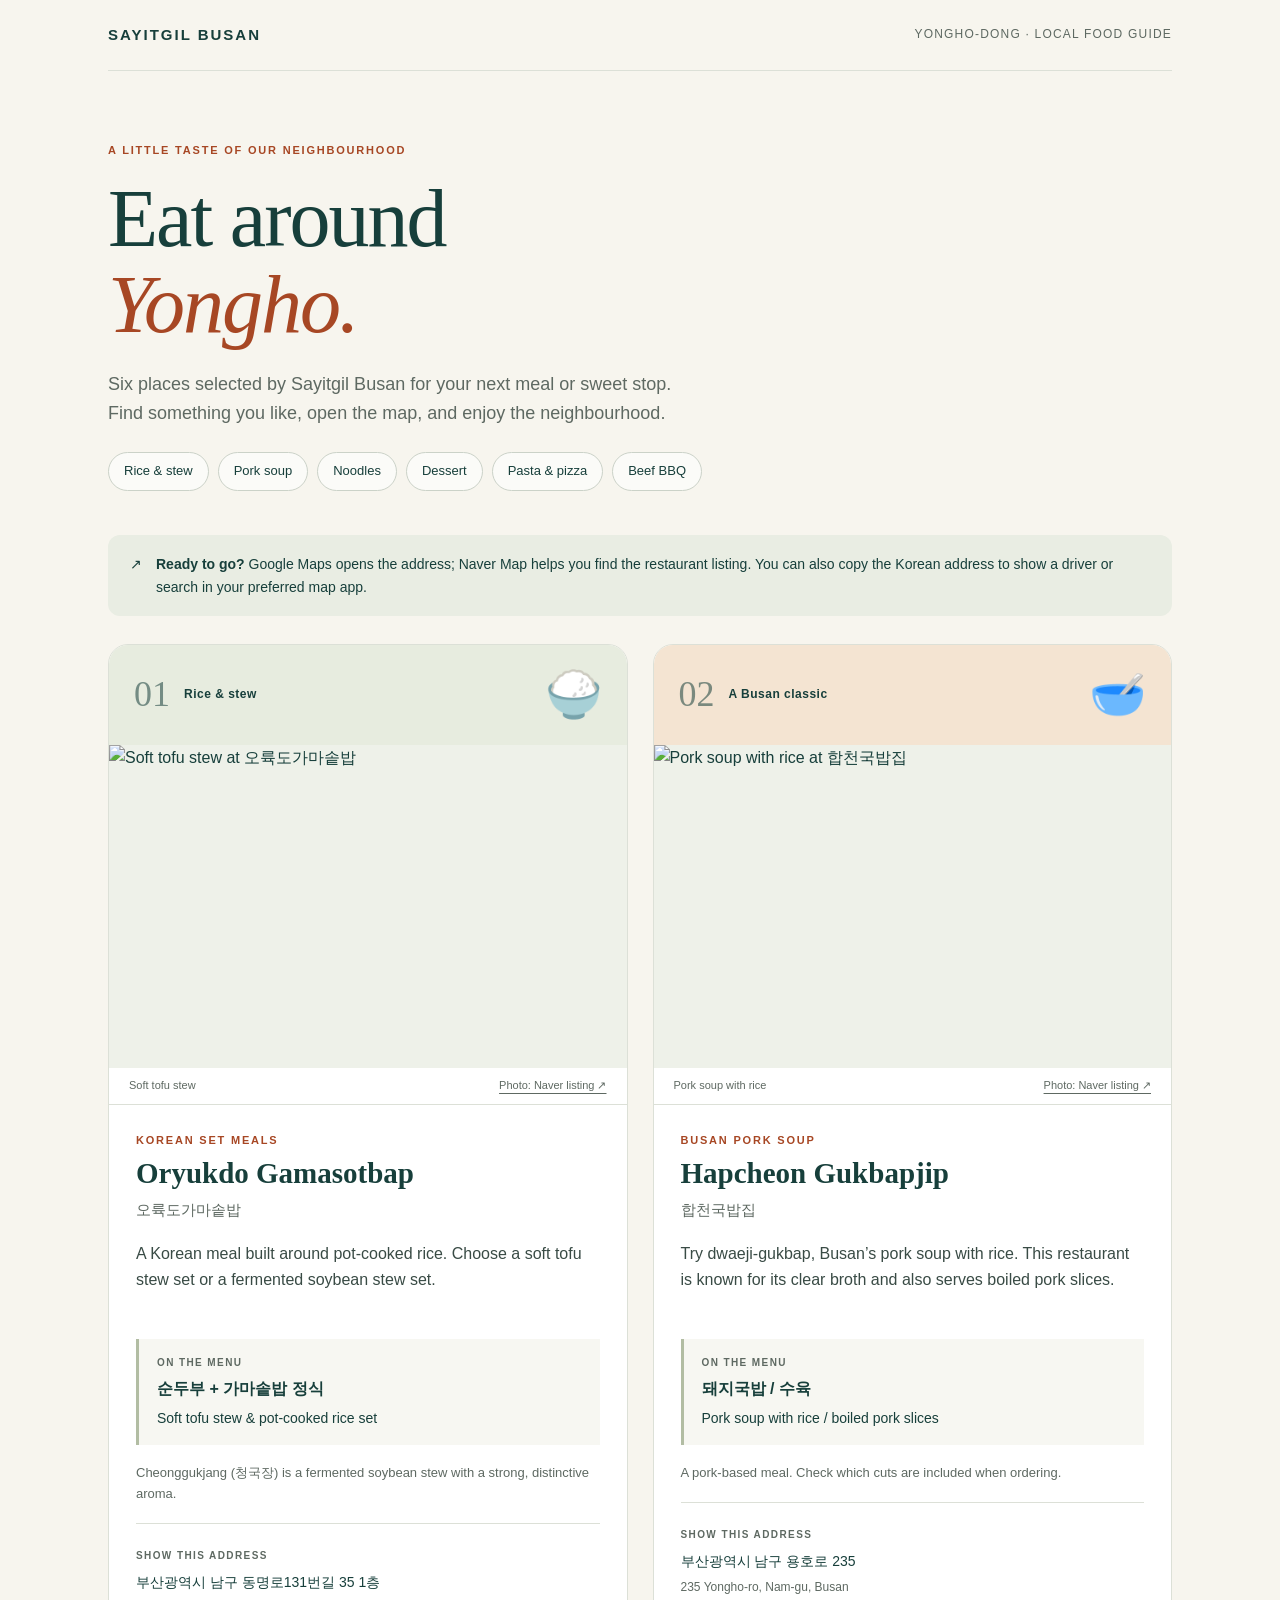
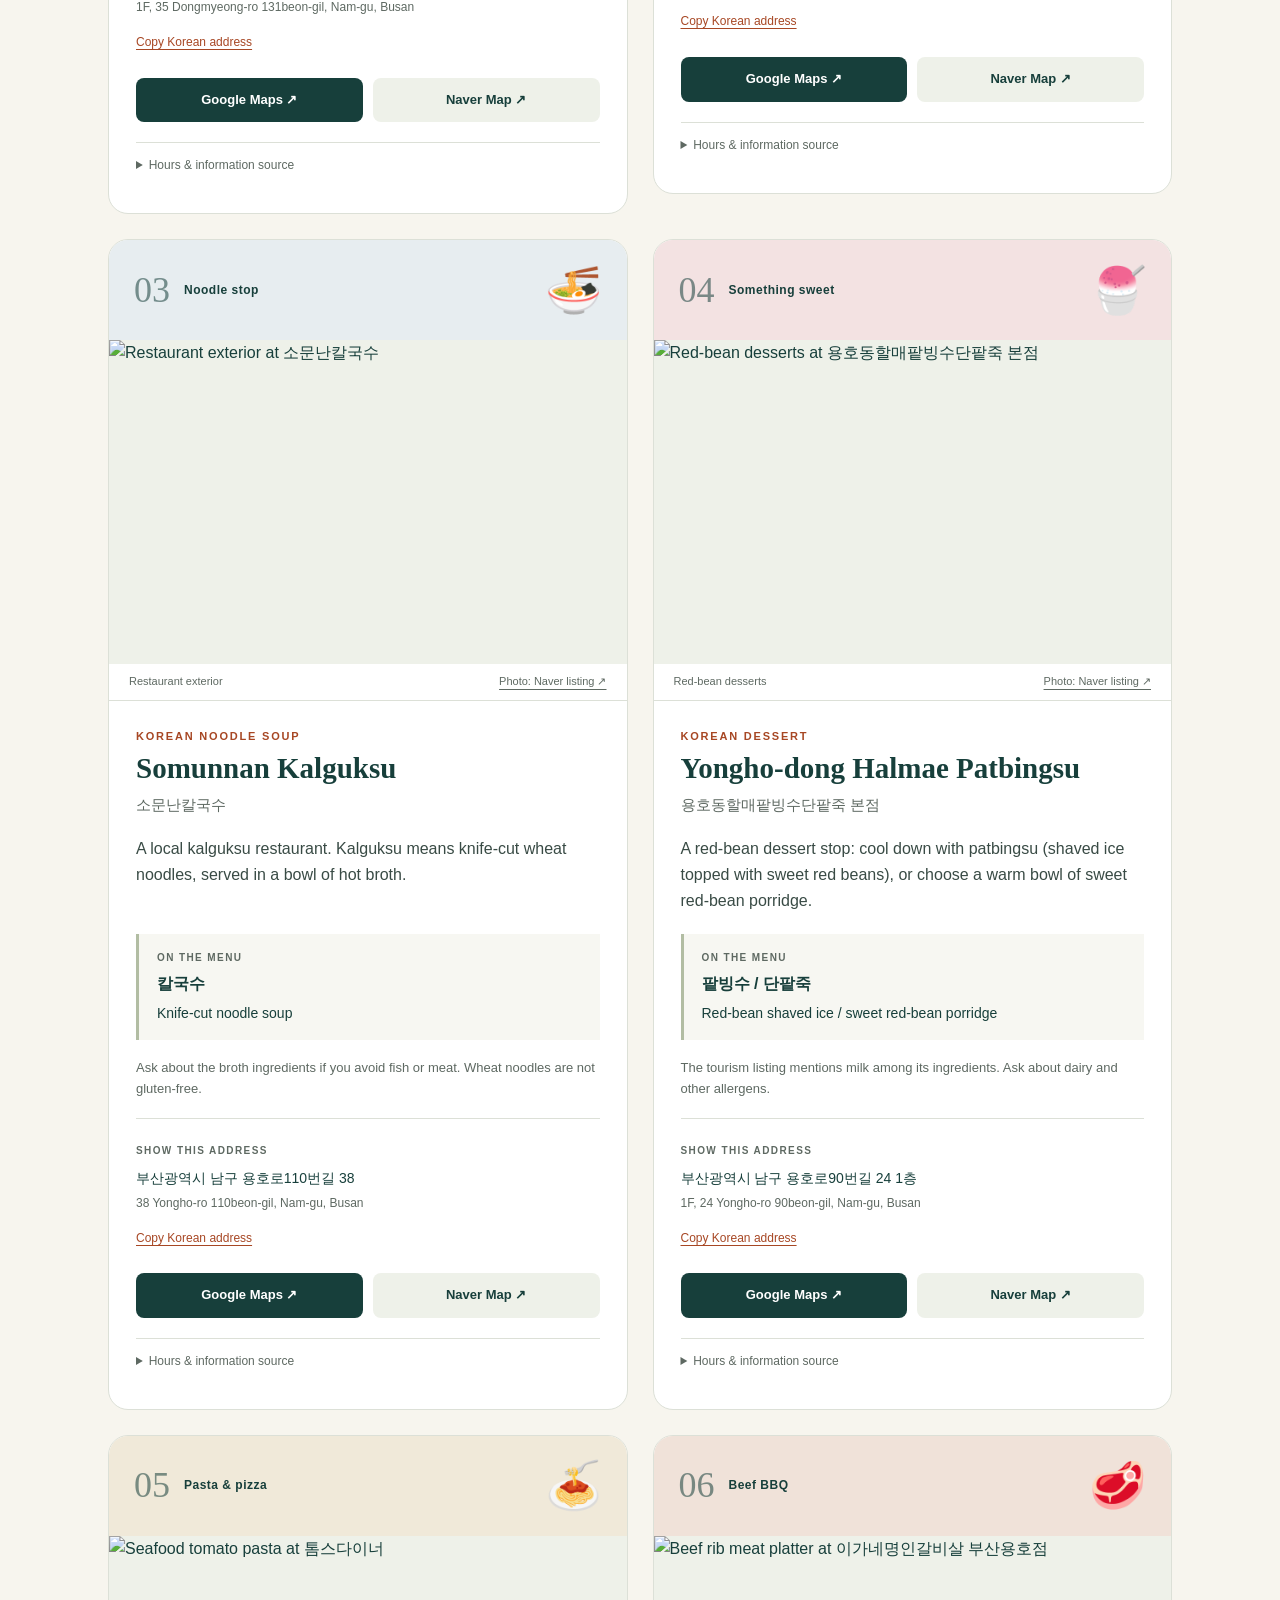
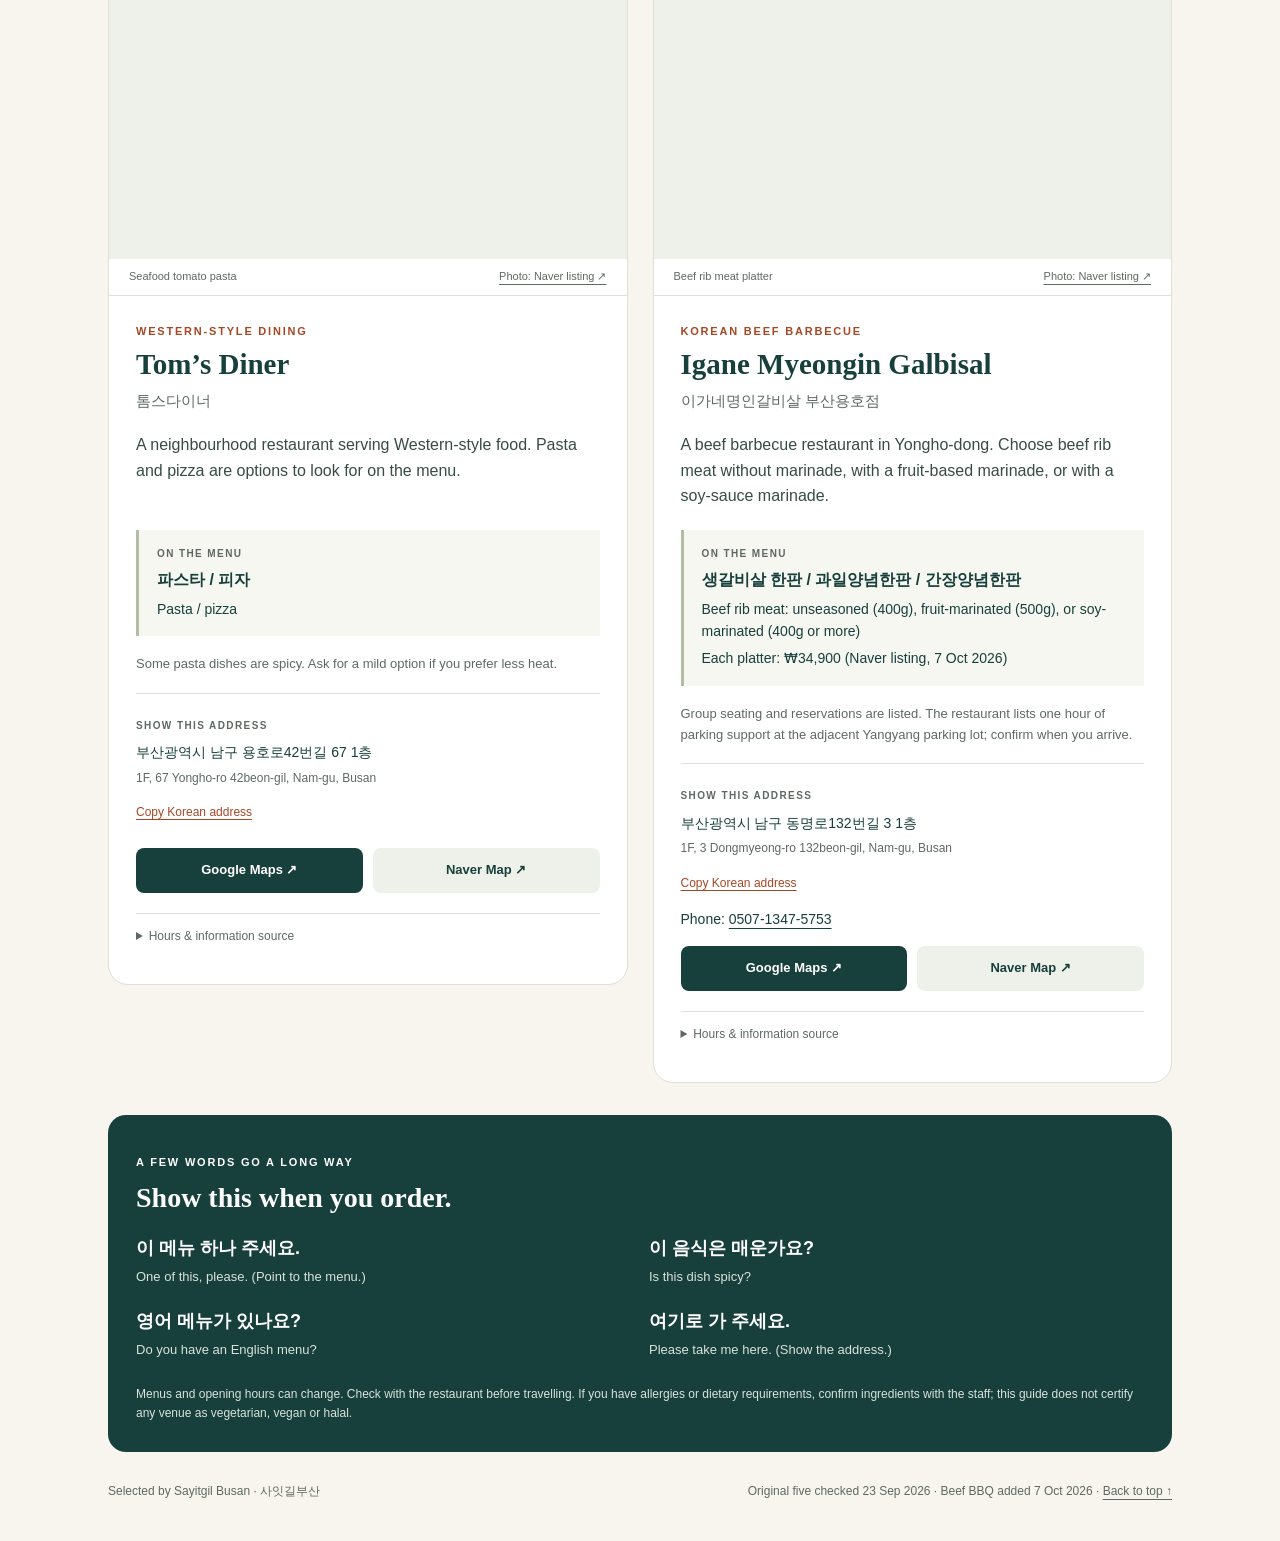
==== index.html @ edfdccf9 "Add a sourced restaurant photo to each of the six food guide cards" ====
<!doctype html><html lang="en"><head><meta charset="utf-8"><meta name="viewport" content="width=device-width,initial-scale=1"><title>Eat around Yongho · Sayitgil Busan</title><meta name="description" content="Six local food stops in Yongho-dong, Busan. English descriptions, Korean addresses and easy map links, selected by Sayitgil Busan."><meta name="theme-color" content="#173f3b"><meta property="og:title" content="Eat around Yongho · Sayitgil Busan"><meta property="og:description" content="Six local food stops, from Korean comfort food to red-bean shaved ice. Open the guide and find your next meal."><meta property="og:type" content="website"><style>
:root{--ink:#173f3b;--paper:#f7f5ee;--orange:#a74724;--muted:#5e6962;--line:#dce0d7}*{box-sizing:border-box}html{scroll-behavior:smooth;scroll-padding-top:20px}body{margin:0;background:var(--paper);color:var(--ink);font-family:Arial,'Malgun Gothic',sans-serif;line-height:1.6}a{color:inherit;text-underline-offset:4px}button{font:inherit;cursor:pointer}a:focus-visible,button:focus-visible,summary:focus-visible{outline:3px solid #c87925;outline-offset:4px}.wrap{max-width:1120px;margin:auto;padding:0 28px}.brand{display:flex;justify-content:space-between;align-items:center;padding:23px 0;border-bottom:1px solid var(--line);gap:15px;font-size:12px;letter-spacing:1.2px}.brand strong{font-size:15px;letter-spacing:2px}.brand span{color:var(--muted)}header{padding:60px 0 34px;position:relative}header .eyebrow{color:var(--orange)}h1{font-family:Georgia,serif;font-size:clamp(44px,7vw,82px);line-height:1.05;letter-spacing:-2px;font-weight:normal;margin:16px 0 22px}h1 em{font-weight:normal;color:var(--orange)}.intro{max-width:590px;font-size:18px;color:var(--muted)}.eyebrow{font-size:11px;letter-spacing:1.8px;font-weight:bold;text-transform:uppercase}.nav{display:flex;gap:9px;flex-wrap:wrap;margin:25px 0 0}.nav a{border:1px solid #cbd2c8;text-decoration:none;border-radius:25px;padding:8px 15px;font-size:13px;background:#fff9}.nav a:hover{background:var(--ink);color:white}.guide-note{display:flex;gap:14px;background:#e9ede3;padding:18px 22px;border-radius:12px;font-size:14px;margin:10px 0 28px}.guide-note p{margin:0}.grid{display:grid;grid-template-columns:repeat(2,minmax(0,1fr));gap:25px;align-items:start}.card{background:#fff;border:1px solid var(--line);border-radius:20px;overflow:hidden;scroll-margin:22px}.card-top{height:100px;background:#e7ecdf;position:relative;display:flex;align-items:center;gap:14px;padding:25px}.card:nth-child(2) .card-top{background:#f4e4d2}.card:nth-child(3) .card-top{background:#e7edf0}.card:nth-child(4) .card-top{background:#f3e2e2}.card:nth-child(5) .card-top{background:#f0e9d9}.card:nth-child(6) .card-top{background:#f0e2d9}.number{font-family:Georgia,serif;font-size:36px;opacity:.55}.tag{font-size:12px;font-weight:bold;letter-spacing:.5px}.food{font-size:46px;margin-left:auto}.card-body{padding:27px}.card .eyebrow{margin:0 0 7px;color:var(--orange)}h2{font-family:Georgia,serif;font-size:29px;line-height:1.15;margin:0 0 8px;overflow-wrap:anywhere}.korean{font-size:15px;color:var(--muted);margin:0 0 19px}.description{margin:0 0 21px;min-height:77px;color:#394b45}.order{padding:16px 18px;background:#f7f7f2;border-left:3px solid #b2bda3;display:flex;flex-direction:column;gap:5px;font-size:14px}.label{font-size:10px;font-weight:bold;letter-spacing:1.4px;color:var(--muted)}.order strong{font-size:16px}.tip{font-size:13px;color:var(--muted);margin:18px 0}.address{border-top:1px solid var(--line);padding-top:17px}.address p{margin:5px 0;font-size:14px}.address .en-address{font-size:12px;color:var(--muted)}.copy{border:0;background:transparent;color:var(--orange);padding:8px 0;text-decoration:underline;text-underline-offset:3px;font-size:12px;min-height:40px}.actions{display:flex;gap:10px;margin-top:15px}.actions a{flex:1;text-align:center;padding:12px 8px;border-radius:8px;text-decoration:none;font-size:13px;font-weight:bold}.primary{background:var(--ink);color:#fff}.secondary{background:#eef1e9}details{margin-top:20px;border-top:1px solid var(--line);padding-top:13px;font-size:12px;color:var(--muted)}summary{cursor:pointer;min-height:30px}details p{margin:8px 0}details a{line-height:2}.help{margin-top:32px;background:var(--ink);color:white;border-radius:18px;padding:28px}.help h2{font-size:28px}.phrases{display:grid;grid-template-columns:1fr 1fr;gap:18px;margin-top:20px}.phrases p{margin:0}.phrases strong{display:block;font-size:18px}.phrases span{font-size:13px;color:#d9e3db}.fine{font-size:12px;color:#d9e3db;margin:24px 0 0}footer{padding:30px 0 40px;display:flex;justify-content:space-between;gap:20px;font-size:12px;color:var(--muted)}#toast{position:fixed;bottom:24px;left:50%;transform:translateX(-50%);background:#173f3b;color:white;padding:12px 22px;border-radius:30px;box-shadow:0 4px 20px #0002;z-index:5}#toast:empty{display:none}@media(max-width:700px){.wrap{padding:0 18px}.brand{font-size:10px}.brand strong{font-size:12px}header{padding-top:36px}h1{letter-spacing:-1px}.intro{font-size:16px}.grid{grid-template-columns:1fr;gap:20px}.card-body{padding:23px}.description{min-height:0}.phrases{grid-template-columns:1fr}.help{padding:24px}.guide-note{padding:16px}footer{flex-direction:column;gap:5px}.nav a{font-size:12px;padding:8px 12px}}@media(prefers-reduced-motion:reduce){html{scroll-behavior:auto}}
.place-photo{margin:0;border-bottom:1px solid var(--line)}.place-photo img{display:block;width:100%;height:auto;aspect-ratio:16/10;object-fit:cover;background:#eef1e9}.place-photo figcaption{display:flex;justify-content:space-between;gap:12px;padding:9px 20px;font-size:11px;color:var(--muted)}.place-photo a{color:var(--muted)}</style></head><body><div class="wrap"><nav class="brand" aria-label="Brand"><strong>SAYITGIL BUSAN</strong><span>YONGHO-DONG · LOCAL FOOD GUIDE</span></nav><header><p class="eyebrow">A little taste of our neighbourhood</p><h1>Eat around<br><em>Yongho.</em></h1><p class="intro">Six places selected by Sayitgil Busan for your next meal or sweet stop. Find something you like, open the map, and enjoy the neighbourhood.</p><nav class="nav" aria-label="Choose your food"><a href="#place-1">Rice & stew</a><a href="#place-2">Pork soup</a><a href="#place-3">Noodles</a><a href="#place-4">Dessert</a><a href="#place-5">Pasta & pizza</a><a href="#place-6">Beef BBQ</a></nav></header><aside class="guide-note"><span aria-hidden="true">↗</span><p><strong>Ready to go?</strong> Google Maps opens the address; Naver Map helps you find the restaurant listing. You can also copy the Korean address to show a driver or search in your preferred map app.</p></aside><main class="grid"><article id="place-1" class="card">
 <div class="card-top"><span class="number">01</span><span class="tag">Rice &amp; stew</span><span class="food" aria-hidden="true">🍚</span></div>
 <figure class="place-photo"><img src="https://ldb-phinf.pstatic.net/20241015_272/172894948213349FOu_JPEG/IMG_6342.jpeg" alt="Soft tofu stew at 오륙도가마솥밥" width="800" height="500" loading="lazy" decoding="async" referrerpolicy="no-referrer"><figcaption><span>Soft tofu stew</span><a href="https://map.naver.com/p/entry/place/1830306244?placePath=%2Fphoto" target="_blank" rel="noopener">Photo: Naver listing ↗</a></figcaption></figure><div class="card-body"><p class="eyebrow">Korean set meals</p><h2>Oryukdo Gamasotbap</h2><p class="korean" lang="ko">오륙도가마솥밥</p><p class="description">A Korean meal built around pot-cooked rice. Choose a soft tofu stew set or a fermented soybean stew set.</p>
 <div class="order"><span class="label">ON THE MENU</span><strong lang="ko">순두부 + 가마솥밥 정식</strong><span>Soft tofu stew &amp; pot-cooked rice set</span></div>
 <p class="tip">Cheonggukjang (청국장) is a fermented soybean stew with a strong, distinctive aroma.</p>
 <div class="address"><span class="label">SHOW THIS ADDRESS</span><p lang="ko">부산광역시 남구 동명로131번길 35 1층</p><p class="en-address">1F, 35 Dongmyeong-ro 131beon-gil, Nam-gu, Busan</p><button class="copy" data-address="오륙도가마솥밥 · 부산광역시 남구 동명로131번길 35 1층">Copy Korean address</button></div>
 <div class="actions"><a class="primary" href="https://www.google.com/maps/place/%EB%B6%80%EC%82%B0%EA%B4%91%EC%97%AD%EC%8B%9C%20%EB%82%A8%EA%B5%AC%20%EB%8F%99%EB%AA%85%EB%A1%9C131%EB%B2%88%EA%B8%B8%2035%201%EC%B8%B5/data=!4m2!3m1!1s0x3568ec54985c5075:0xee95b2152bd0763e" target="_blank" rel="noopener">Google Maps ↗</a><a class="secondary" href="https://map.naver.com/p/search/%EC%9A%A9%ED%98%B8%EB%8F%99%20%EC%98%A4%EB%A5%99%EB%8F%84%EA%B0%80%EB%A7%88%EC%86%A5%EB%B0%A5" target="_blank" rel="noopener">Naver Map ↗</a></div>
 <details><summary>Hours & information source</summary><p>Check the latest opening hours before visiting.</p><a href="https://www.siksinhot.com/P/1740314" target="_blank" rel="noopener">Siksin restaurant listing ↗</a><br><a href="https://share.google/ye2uhEkk5Cm60shfA" target="_blank" rel="noopener">Original shared location ↗</a></details></div></article><article id="place-2" class="card">
 <div class="card-top"><span class="number">02</span><span class="tag">A Busan classic</span><span class="food" aria-hidden="true">🥣</span></div>
 <figure class="place-photo"><img src="https://ldb-phinf.pstatic.net/20210924_244/1632471199690FQ6Xm_JPEG/7E9LBr5QGavLhY8jF3BwoX53.jpeg.jpg" alt="Pork soup with rice at 합천국밥집" width="800" height="500" loading="lazy" decoding="async" referrerpolicy="no-referrer"><figcaption><span>Pork soup with rice</span><a href="https://map.naver.com/p/entry/place/11872316?placePath=%2Fphoto" target="_blank" rel="noopener">Photo: Naver listing ↗</a></figcaption></figure><div class="card-body"><p class="eyebrow">Busan pork soup</p><h2>Hapcheon Gukbapjip</h2><p class="korean" lang="ko">합천국밥집</p><p class="description">Try dwaeji-gukbap, Busan’s pork soup with rice. This restaurant is known for its clear broth and also serves boiled pork slices.</p>
 <div class="order"><span class="label">ON THE MENU</span><strong lang="ko">돼지국밥 / 수육</strong><span>Pork soup with rice / boiled pork slices</span></div>
 <p class="tip">A pork-based meal. Check which cuts are included when ordering.</p>
 <div class="address"><span class="label">SHOW THIS ADDRESS</span><p lang="ko">부산광역시 남구 용호로 235</p><p class="en-address">235 Yongho-ro, Nam-gu, Busan</p><button class="copy" data-address="합천국밥집 · 부산광역시 남구 용호로 235">Copy Korean address</button></div>
 <div class="actions"><a class="primary" href="https://www.google.com/maps/place/%EB%B6%80%EC%82%B0%EA%B4%91%EC%97%AD%EC%8B%9C%20%EB%82%A8%EA%B5%AC%20%EC%9A%A9%ED%98%B8%EB%A1%9C%20235/data=!4m2!3m1!1s0x3568ec4b67caaf8d:0x3fe3a0c62508ea01" target="_blank" rel="noopener">Google Maps ↗</a><a class="secondary" href="https://map.naver.com/p/search/%EC%9A%A9%ED%98%B8%EB%8F%99%20%ED%95%A9%EC%B2%9C%EA%B5%AD%EB%B0%A5%EC%A7%91" target="_blank" rel="noopener">Naver Map ↗</a></div>
 <details><summary>Hours & information source</summary><p>Listed hours: daily 09:30–14:00 &amp; 14:30–20:00 (MICHELIN Guide). Recheck before visiting.</p><a href="https://guide.michelin.com/kr/en/busan-region/busan_1025838/restaurant/hapcheon-gukbapjip" target="_blank" rel="noopener">MICHELIN Guide restaurant page ↗</a><br><a href="https://share.google/lLqRSkz28J7TUNxnq" target="_blank" rel="noopener">Original shared location ↗</a></details></div></article><article id="place-3" class="card">
 <div class="card-top"><span class="number">03</span><span class="tag">Noodle stop</span><span class="food" aria-hidden="true">🍜</span></div>
 <figure class="place-photo"><img src="https://ldb-phinf.pstatic.net/20180913_179/1536830598100vHkVO_JPEG/PaNFbDCwWsCRff8IhbSn0fzm.jpg" alt="Restaurant exterior at 소문난칼국수" width="800" height="500" loading="lazy" decoding="async" referrerpolicy="no-referrer"><figcaption><span>Restaurant exterior</span><a href="https://map.naver.com/p/entry/place/32071299?placePath=%2Fphoto" target="_blank" rel="noopener">Photo: Naver listing ↗</a></figcaption></figure><div class="card-body"><p class="eyebrow">Korean noodle soup</p><h2>Somunnan Kalguksu</h2><p class="korean" lang="ko">소문난칼국수</p><p class="description">A local kalguksu restaurant. Kalguksu means knife-cut wheat noodles, served in a bowl of hot broth.</p>
 <div class="order"><span class="label">ON THE MENU</span><strong lang="ko">칼국수</strong><span>Knife-cut noodle soup</span></div>
 <p class="tip">Ask about the broth ingredients if you avoid fish or meat. Wheat noodles are not gluten-free.</p>
 <div class="address"><span class="label">SHOW THIS ADDRESS</span><p lang="ko">부산광역시 남구 용호로110번길 38</p><p class="en-address">38 Yongho-ro 110beon-gil, Nam-gu, Busan</p><button class="copy" data-address="소문난칼국수 · 부산광역시 남구 용호로110번길 38">Copy Korean address</button></div>
 <div class="actions"><a class="primary" href="https://www.google.com/maps/place/%EB%B6%80%EC%82%B0%EA%B4%91%EC%97%AD%EC%8B%9C%20%EB%82%A8%EA%B5%AC%20%EC%9A%A9%ED%98%B8%EB%A1%9C110%EB%B2%88%EA%B8%B8%2038/data=!4m2!3m1!1s0x3568ec548a94658f:0xa4f43a1391c0700e" target="_blank" rel="noopener">Google Maps ↗</a><a class="secondary" href="https://map.naver.com/p/search/%EC%9A%A9%ED%98%B8%EB%8F%99%20%EC%86%8C%EB%AC%B8%EB%82%9C%EC%B9%BC%EA%B5%AD%EC%88%98" target="_blank" rel="noopener">Naver Map ↗</a></div>
 <details><summary>Hours & information source</summary><p>Opening hours and Sunday closures vary by listing. Check before visiting.</p><a href="https://www.siksinhot.com/P/417560" target="_blank" rel="noopener">Siksin restaurant listing ↗</a><br><a href="https://share.google/oM0kZaYPdo6bthtgn" target="_blank" rel="noopener">Original shared location ↗</a></details></div></article><article id="place-4" class="card">
 <div class="card-top"><span class="number">04</span><span class="tag">Something sweet</span><span class="food" aria-hidden="true">🍧</span></div>
 <figure class="place-photo"><img src="https://ldb-phinf.pstatic.net/20150925_297/1443161188185NggRt_JPEG/166875553645736_0.jpg" alt="Red-bean desserts at 용호동할매팥빙수단팥죽 본점" width="800" height="500" loading="lazy" decoding="async" referrerpolicy="no-referrer"><figcaption><span>Red-bean desserts</span><a href="https://map.naver.com/p/entry/place/13573885?placePath=%2Fphoto" target="_blank" rel="noopener">Photo: Naver listing ↗</a></figcaption></figure><div class="card-body"><p class="eyebrow">Korean dessert</p><h2>Yongho-dong Halmae Patbingsu</h2><p class="korean" lang="ko">용호동할매팥빙수단팥죽 본점</p><p class="description">A red-bean dessert stop: cool down with patbingsu (shaved ice topped with sweet red beans), or choose a warm bowl of sweet red-bean porridge.</p>
 <div class="order"><span class="label">ON THE MENU</span><strong lang="ko">팥빙수 / 단팥죽</strong><span>Red-bean shaved ice / sweet red-bean porridge</span></div>
 <p class="tip">The tourism listing mentions milk among its ingredients. Ask about dairy and other allergens.</p>
 <div class="address"><span class="label">SHOW THIS ADDRESS</span><p lang="ko">부산광역시 남구 용호로90번길 24 1층</p><p class="en-address">1F, 24 Yongho-ro 90beon-gil, Nam-gu, Busan</p><button class="copy" data-address="용호동할매팥빙수단팥죽 본점 · 부산광역시 남구 용호로90번길 24 1층">Copy Korean address</button></div>
 <div class="actions"><a class="primary" href="https://www.google.com/maps/place/%EB%B6%80%EC%82%B0%EA%B4%91%EC%97%AD%EC%8B%9C%20%EB%82%A8%EA%B5%AC%20%EC%9A%A9%ED%98%B8%EB%A1%9C90%EB%B2%88%EA%B8%B8%2024%201%EC%B8%B5/data=!4m2!3m1!1s0x3568ec5510d5d905:0x12d6c3c1489f705c" target="_blank" rel="noopener">Google Maps ↗</a><a class="secondary" href="https://map.naver.com/p/search/%EC%9A%A9%ED%98%B8%EB%8F%99%20%EC%9A%A9%ED%98%B8%EB%8F%99%ED%95%A0%EB%A7%A4%ED%8C%A5%EB%B9%99%EC%88%98%EB%8B%A8%ED%8C%A5%EC%A3%BD%20%EB%B3%B8%EC%A0%90" target="_blank" rel="noopener">Naver Map ↗</a></div>
 <details><summary>Hours & information source</summary><p>Listed hours: daily 09:00–22:00; summer closing may be later (Visit Busan). Recheck before visiting.</p><a href="https://www.visitbusan.net/index.do?menuCd=DOM_000000201002001000&amp;uc_seq=1459&amp;lang_cd=ko" target="_blank" rel="noopener">Visit Busan official tourism listing ↗</a><br><a href="https://share.google/h2M4YWampq9W8KKwp" target="_blank" rel="noopener">Original shared location ↗</a></details></div></article><article id="place-5" class="card">
 <div class="card-top"><span class="number">05</span><span class="tag">Pasta &amp; pizza</span><span class="food" aria-hidden="true">🍝</span></div>
 <figure class="place-photo"><img src="https://ldb-phinf.pstatic.net/20250629_20/17511634031266v2Gw_PNG/%C7%D8%BB%EA%B9%B0%C5%E4%C6%C4%C5%E4%C6%C4%BD%BA%C5%B8_%B9%E8%B9%CE.png" alt="Seafood tomato pasta at 톰스다이너" width="800" height="500" loading="lazy" decoding="async" referrerpolicy="no-referrer"><figcaption><span>Seafood tomato pasta</span><a href="https://map.naver.com/p/entry/place/1194981789?placePath=%2Fphoto" target="_blank" rel="noopener">Photo: Naver listing ↗</a></figcaption></figure><div class="card-body"><p class="eyebrow">Western-style dining</p><h2>Tom’s Diner</h2><p class="korean" lang="ko">톰스다이너</p><p class="description">A neighbourhood restaurant serving Western-style food. Pasta and pizza are options to look for on the menu.</p>
 <div class="order"><span class="label">ON THE MENU</span><strong lang="ko">파스타 / 피자</strong><span>Pasta / pizza</span></div>
 <p class="tip">Some pasta dishes are spicy. Ask for a mild option if you prefer less heat.</p>
 <div class="address"><span class="label">SHOW THIS ADDRESS</span><p lang="ko">부산광역시 남구 용호로42번길 67 1층</p><p class="en-address">1F, 67 Yongho-ro 42beon-gil, Nam-gu, Busan</p><button class="copy" data-address="톰스다이너 · 부산광역시 남구 용호로42번길 67 1층">Copy Korean address</button></div>
 <div class="actions"><a class="primary" href="https://www.google.com/maps/place/%EB%B6%80%EC%82%B0%EA%B4%91%EC%97%AD%EC%8B%9C%20%EB%82%A8%EA%B5%AC%20%EC%9A%A9%ED%98%B8%EB%A1%9C42%EB%B2%88%EA%B8%B8%2067%201%EC%B8%B5/data=!4m2!3m1!1s0x3568ec55000b3c5b:0x15515211f0370d96" target="_blank" rel="noopener">Google Maps ↗</a><a class="secondary" href="https://map.naver.com/p/search/%EC%9A%A9%ED%98%B8%EB%8F%99%20%ED%86%B0%EC%8A%A4%EB%8B%A4%EC%9D%B4%EB%84%88" target="_blank" rel="noopener">Naver Map ↗</a></div>
 <details><summary>Hours & information source</summary><p>Check opening hours, afternoon break and last orders before visiting.</p><a href="https://blog.naver.com/itssweetroad/223988381955" target="_blank" rel="noopener">Visitor review &amp; menu examples (Aug 2025) ↗</a><br><a href="https://share.google/wyIDxl5wPHVYKIsZX" target="_blank" rel="noopener">Original shared location ↗</a></details></div></article><article id="place-6" class="card">
 <div class="card-top"><span class="number">06</span><span class="tag">Beef BBQ</span><span class="food" aria-hidden="true">🥩</span></div>
 <figure class="place-photo"><img src="https://ldb-phinf.pstatic.net/20260812_230/1786469552102npHSt_JPEG/34760.jpg" alt="Beef rib meat platter at 이가네명인갈비살 부산용호점" width="800" height="500" loading="lazy" decoding="async" referrerpolicy="no-referrer"><figcaption><span>Beef rib meat platter</span><a href="https://map.naver.com/p/entry/place/2014937886?placePath=%2Fphoto" target="_blank" rel="noopener">Photo: Naver listing ↗</a></figcaption></figure><div class="card-body"><p class="eyebrow">Korean beef barbecue</p><h2>Igane Myeongin Galbisal</h2><p class="korean" lang="ko">이가네명인갈비살 부산용호점</p><p class="description">A beef barbecue restaurant in Yongho-dong. Choose beef rib meat without marinade, with a fruit-based marinade, or with a soy-sauce marinade.</p>
 <div class="order"><span class="label">ON THE MENU</span><strong lang="ko">생갈비살 한판 / 과일양념한판 / 간장양념한판</strong><span>Beef rib meat: unseasoned (400g), fruit-marinated (500g), or soy-marinated (400g or more)</span><span>Each platter: ₩34,900 (Naver listing, 7 Oct 2026)</span></div>
 <p class="tip">Group seating and reservations are listed. The restaurant lists one hour of parking support at the adjacent Yangyang parking lot; confirm when you arrive.</p>
 <div class="address"><span class="label">SHOW THIS ADDRESS</span><p lang="ko">부산광역시 남구 동명로132번길 3 1층</p><p class="en-address">1F, 3 Dongmyeong-ro 132beon-gil, Nam-gu, Busan</p><button class="copy" data-address="이가네명인갈비살 부산용호점 · 부산광역시 남구 동명로132번길 3 1층">Copy Korean address</button><p>Phone: <a href="tel:050713475753">0507-1347-5753</a></p></div>
 <div class="actions"><a class="primary" href="https://www.google.com/maps?q=%EB%B6%80%EC%82%B0%EA%B4%91%EC%97%AD%EC%8B%9C%20%EB%82%A8%EA%B5%AC%20%EB%8F%99%EB%AA%85%EB%A1%9C132%EB%B2%88%EA%B8%B8%203%20%EC%9D%B4%EA%B0%80%EB%84%A4%EB%AA%85%EC%9D%B8%EA%B0%88%EB%B9%84%EC%82%B4%20%EB%B6%80%EC%82%B0%EC%9A%A9%ED%98%B8%EC%A0%90%201%EC%B8%B5&amp;ftid=0x3568eda88d44358f:0x2e2074ba5ce001ed" target="_blank" rel="noopener">Google Maps ↗</a><a class="secondary" href="https://map.naver.com/p/entry/place/2014937886" target="_blank" rel="noopener">Naver Map ↗</a></div>
 <details><summary>Hours &amp; information source</summary><p>Listed hours: Mon–Sat 16:00–02:00 the next day (last order 01:00); Sun 12:00–24:00 (last order 23:00). Recheck before visiting.</p><p>Menu, prices, hours, phone and parking information checked on Naver on 7 October 2026.</p><a href="https://map.naver.com/p/entry/place/2014937886" target="_blank" rel="noopener">Naver restaurant listing ↗</a></details></div></article></main><section class="help"><p class="eyebrow">A few words go a long way</p><h2>Show this when you order.</h2><div class="phrases"><p><strong lang="ko">이 메뉴 하나 주세요.</strong><span>One of this, please. (Point to the menu.)</span></p><p><strong lang="ko">이 음식은 매운가요?</strong><span>Is this dish spicy?</span></p><p><strong lang="ko">영어 메뉴가 있나요?</strong><span>Do you have an English menu?</span></p><p><strong lang="ko">여기로 가 주세요.</strong><span>Please take me here. (Show the address.)</span></p></div><p class="fine">Menus and opening hours can change. Check with the restaurant before travelling. If you have allergies or dietary requirements, confirm ingredients with the staff; this guide does not certify any venue as vegetarian, vegan or halal.</p></section><footer><span>Selected by Sayitgil Busan · 사잇길부산</span><span>Original five checked 23 Sep 2026 · Beef BBQ added 7 Oct 2026 · <a href="#">Back to top ↑</a></span></footer></div><div id="toast" role="status" aria-live="polite"></div><script>
document.querySelectorAll('[data-address]').forEach(button=>button.addEventListener('click',async()=>{const address=button.dataset.address;try{await navigator.clipboard.writeText(address);document.getElementById('toast').textContent='Korean name & address copied';setTimeout(()=>document.getElementById('toast').textContent='',2200)}catch{window.prompt('Copy this Korean name and address:',address)}}));
</script></body></html>
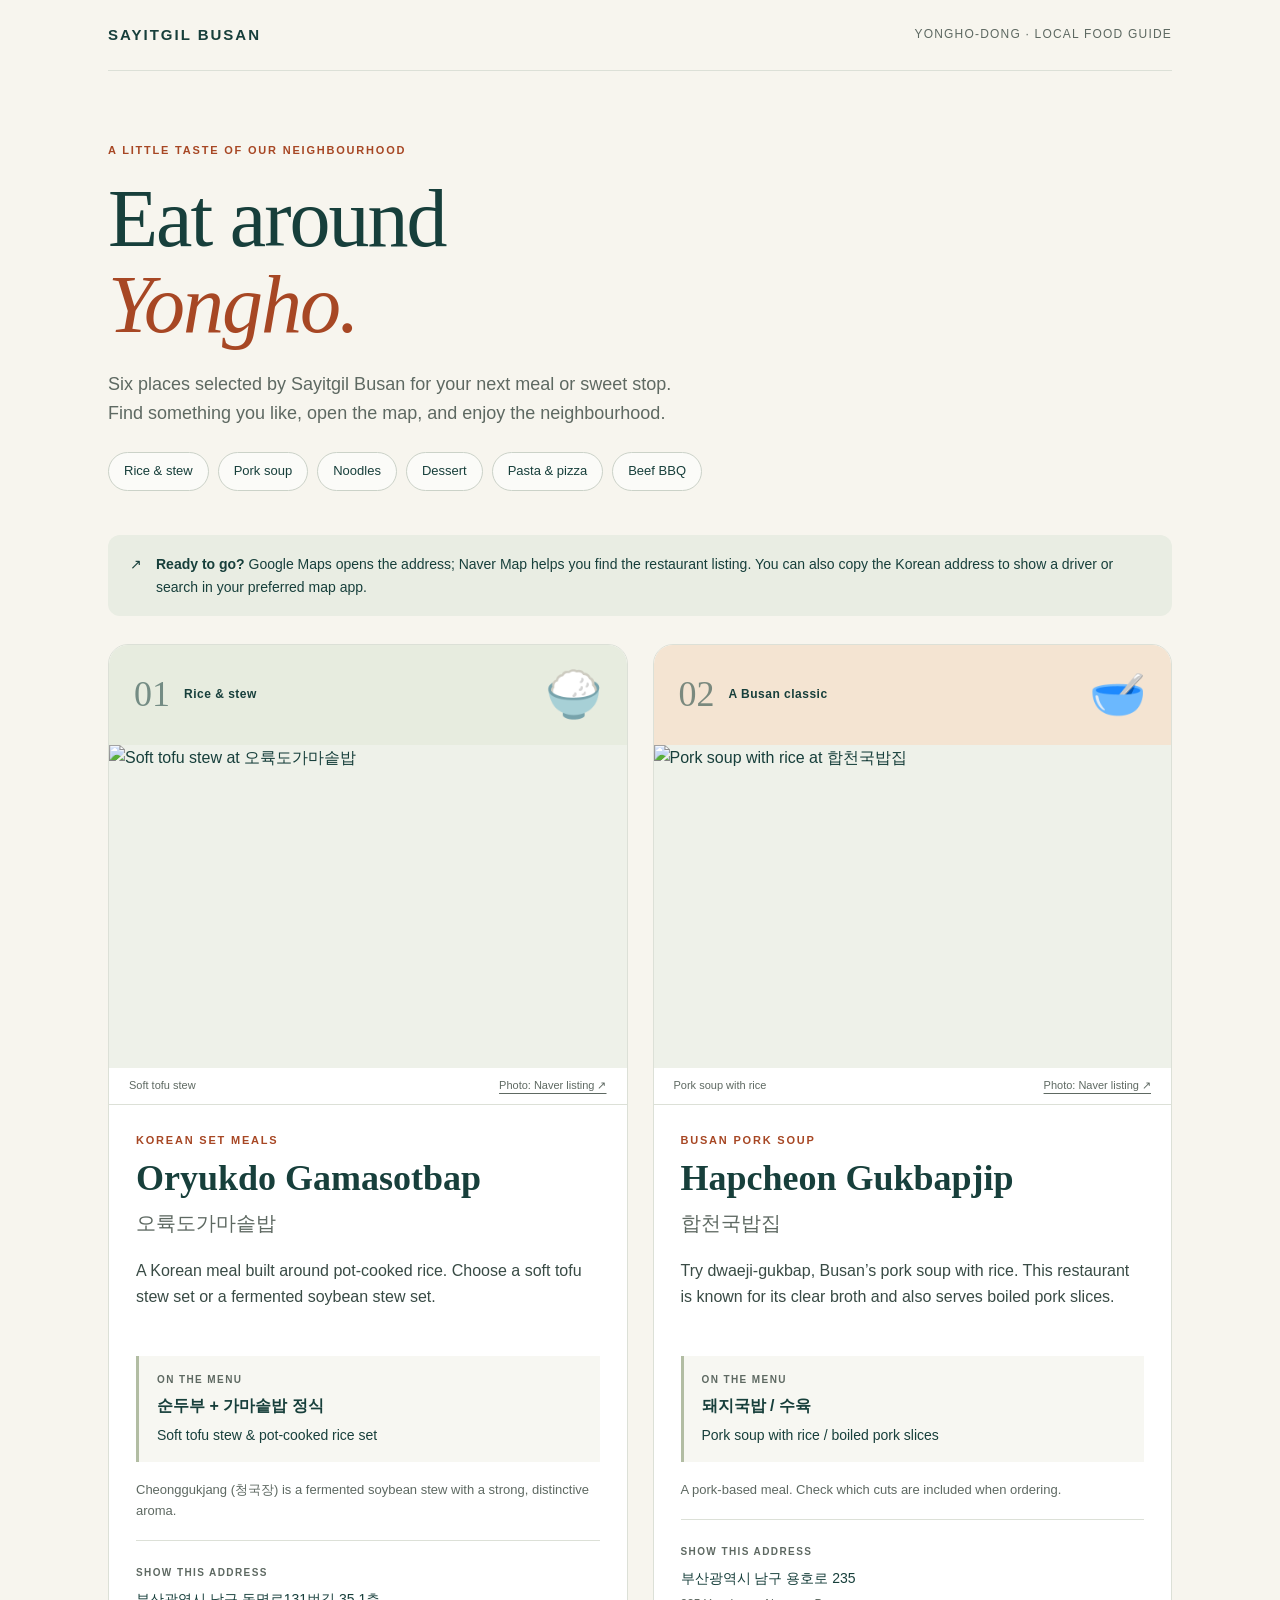
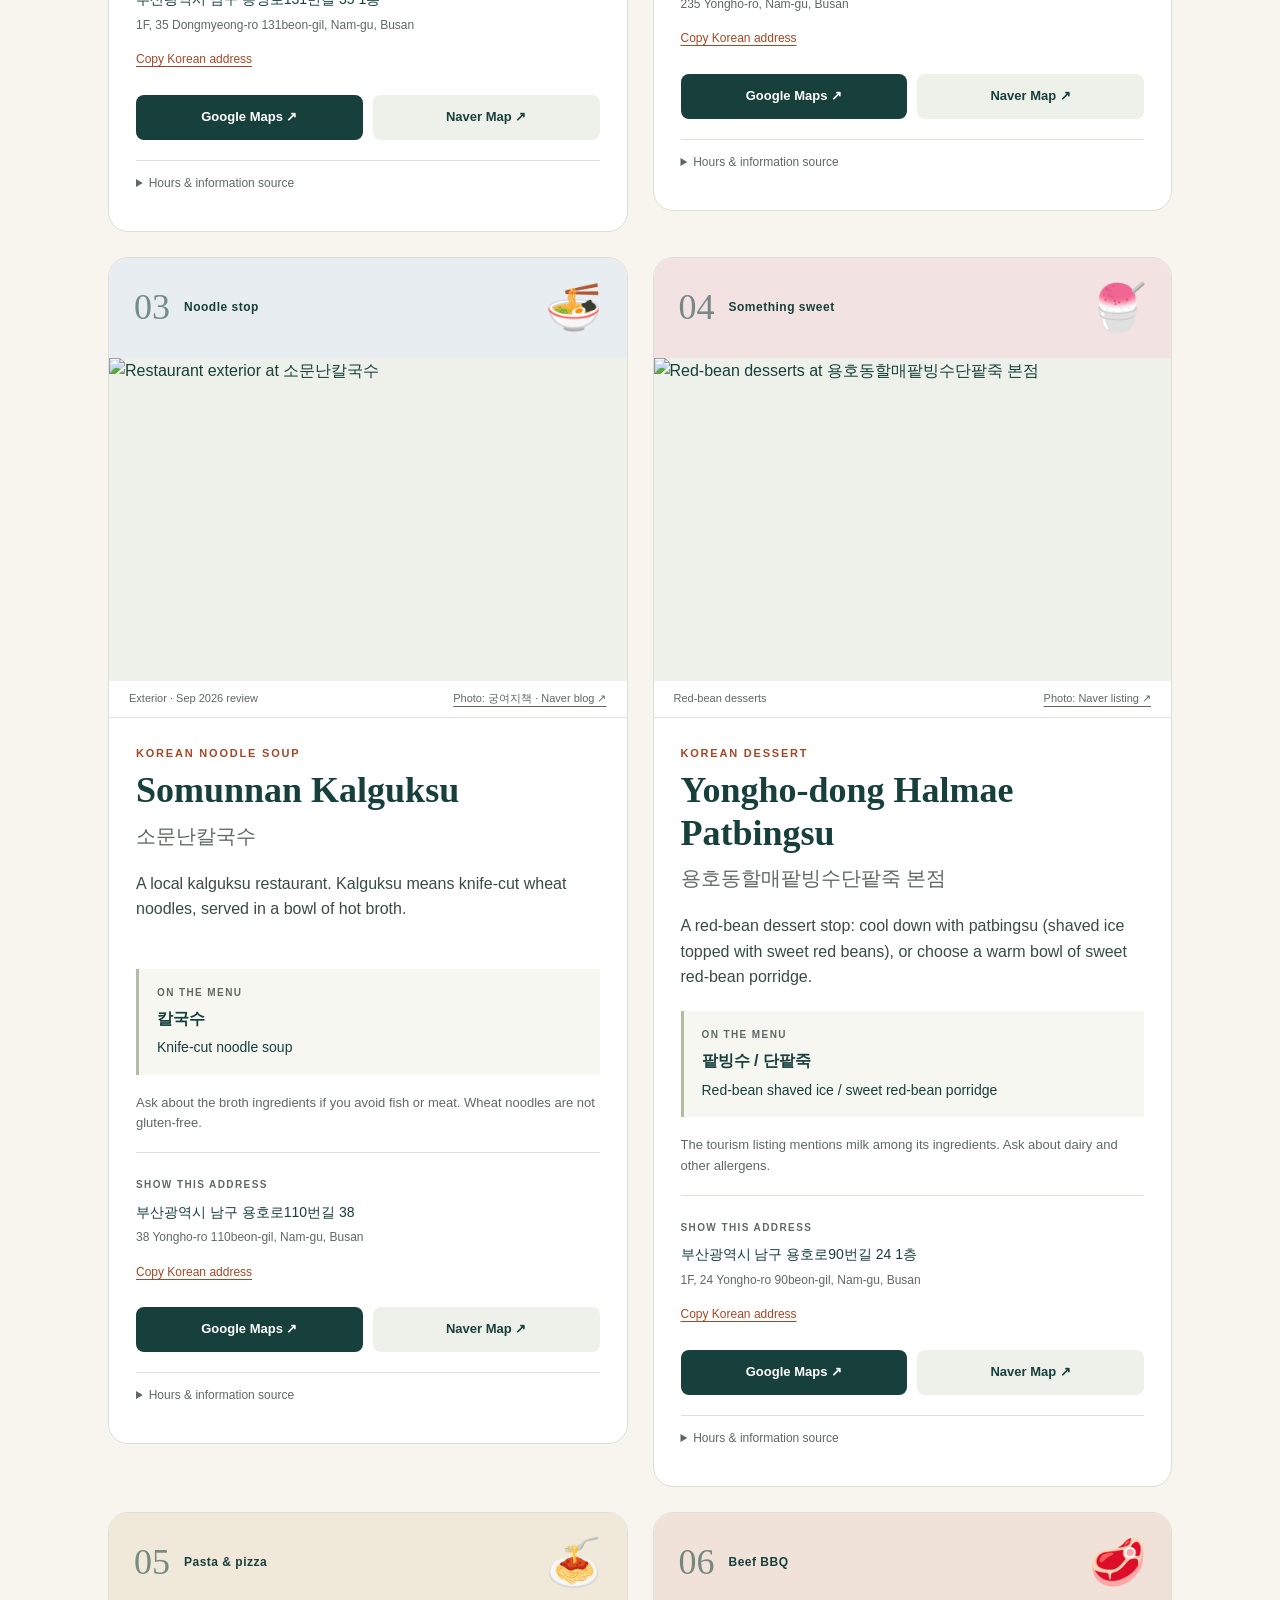
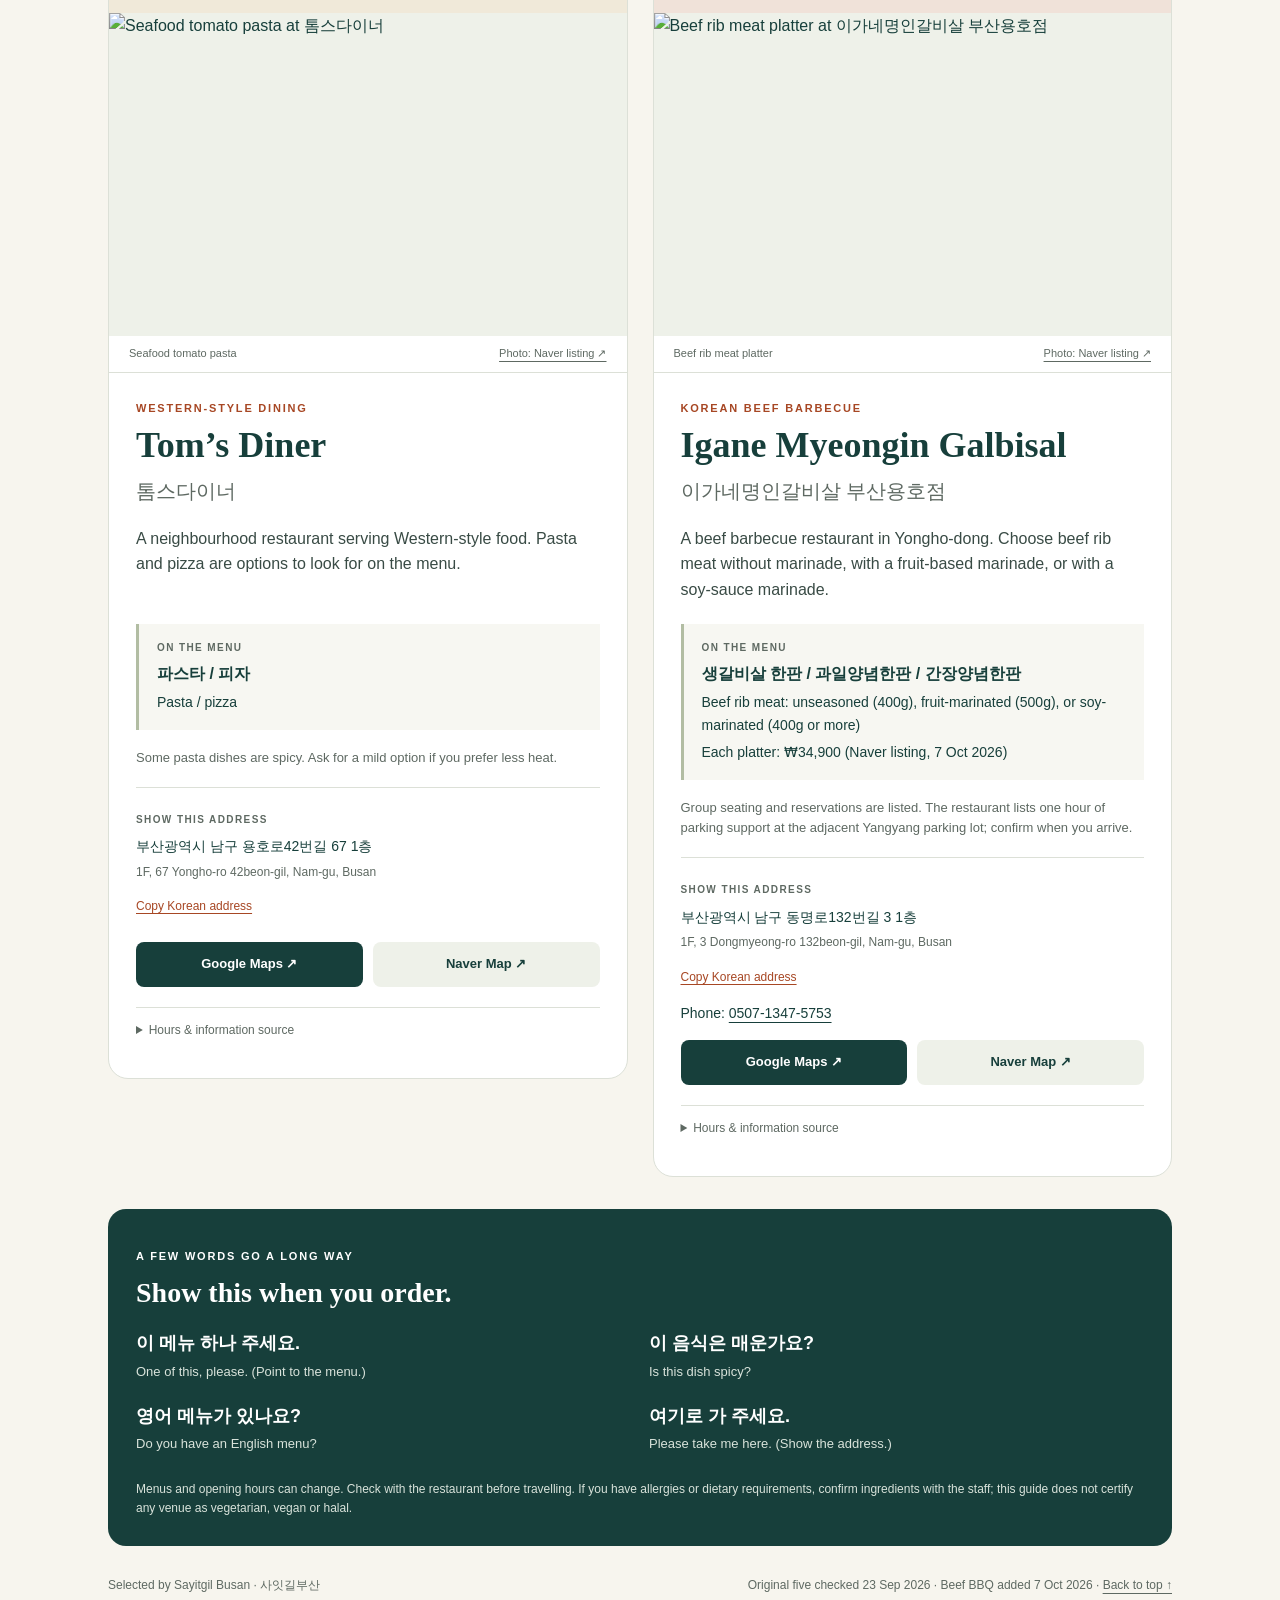
==== commit 6f24bdfd: "Replace dated kalguksu photo with 2026 exterior and enlarge restaurant titles" ====
--- a/index.html
+++ b/index.html
@@ -1,43 +1,43 @@
 <!doctype html><html lang="en"><head><meta charset="utf-8"><meta name="viewport" content="width=device-width,initial-scale=1"><title>Eat around Yongho · Sayitgil Busan</title><meta name="description" content="Six local food stops in Yongho-dong, Busan. English descriptions, Korean addresses and easy map links, selected by Sayitgil Busan."><meta name="theme-color" content="#173f3b"><meta property="og:title" content="Eat around Yongho · Sayitgil Busan"><meta property="og:description" content="Six local food stops, from Korean comfort food to red-bean shaved ice. Open the guide and find your next meal."><meta property="og:type" content="website"><style>
-:root{--ink:#173f3b;--paper:#f7f5ee;--orange:#a74724;--muted:#5e6962;--line:#dce0d7}*{box-sizing:border-box}html{scroll-behavior:smooth;scroll-padding-top:20px}body{margin:0;background:var(--paper);color:var(--ink);font-family:Arial,'Malgun Gothic',sans-serif;line-height:1.6}a{color:inherit;text-underline-offset:4px}button{font:inherit;cursor:pointer}a:focus-visible,button:focus-visible,summary:focus-visible{outline:3px solid #c87925;outline-offset:4px}.wrap{max-width:1120px;margin:auto;padding:0 28px}.brand{display:flex;justify-content:space-between;align-items:center;padding:23px 0;border-bottom:1px solid var(--line);gap:15px;font-size:12px;letter-spacing:1.2px}.brand strong{font-size:15px;letter-spacing:2px}.brand span{color:var(--muted)}header{padding:60px 0 34px;position:relative}header .eyebrow{color:var(--orange)}h1{font-family:Georgia,serif;font-size:clamp(44px,7vw,82px);line-height:1.05;letter-spacing:-2px;font-weight:normal;margin:16px 0 22px}h1 em{font-weight:normal;color:var(--orange)}.intro{max-width:590px;font-size:18px;color:var(--muted)}.eyebrow{font-size:11px;letter-spacing:1.8px;font-weight:bold;text-transform:uppercase}.nav{display:flex;gap:9px;flex-wrap:wrap;margin:25px 0 0}.nav a{border:1px solid #cbd2c8;text-decoration:none;border-radius:25px;padding:8px 15px;font-size:13px;background:#fff9}.nav a:hover{background:var(--ink);color:white}.guide-note{display:flex;gap:14px;background:#e9ede3;padding:18px 22px;border-radius:12px;font-size:14px;margin:10px 0 28px}.guide-note p{margin:0}.grid{display:grid;grid-template-columns:repeat(2,minmax(0,1fr));gap:25px;align-items:start}.card{background:#fff;border:1px solid var(--line);border-radius:20px;overflow:hidden;scroll-margin:22px}.card-top{height:100px;background:#e7ecdf;position:relative;display:flex;align-items:center;gap:14px;padding:25px}.card:nth-child(2) .card-top{background:#f4e4d2}.card:nth-child(3) .card-top{background:#e7edf0}.card:nth-child(4) .card-top{background:#f3e2e2}.card:nth-child(5) .card-top{background:#f0e9d9}.card:nth-child(6) .card-top{background:#f0e2d9}.number{font-family:Georgia,serif;font-size:36px;opacity:.55}.tag{font-size:12px;font-weight:bold;letter-spacing:.5px}.food{font-size:46px;margin-left:auto}.card-body{padding:27px}.card .eyebrow{margin:0 0 7px;color:var(--orange)}h2{font-family:Georgia,serif;font-size:29px;line-height:1.15;margin:0 0 8px;overflow-wrap:anywhere}.korean{font-size:15px;color:var(--muted);margin:0 0 19px}.description{margin:0 0 21px;min-height:77px;color:#394b45}.order{padding:16px 18px;background:#f7f7f2;border-left:3px solid #b2bda3;display:flex;flex-direction:column;gap:5px;font-size:14px}.label{font-size:10px;font-weight:bold;letter-spacing:1.4px;color:var(--muted)}.order strong{font-size:16px}.tip{font-size:13px;color:var(--muted);margin:18px 0}.address{border-top:1px solid var(--line);padding-top:17px}.address p{margin:5px 0;font-size:14px}.address .en-address{font-size:12px;color:var(--muted)}.copy{border:0;background:transparent;color:var(--orange);padding:8px 0;text-decoration:underline;text-underline-offset:3px;font-size:12px;min-height:40px}.actions{display:flex;gap:10px;margin-top:15px}.actions a{flex:1;text-align:center;padding:12px 8px;border-radius:8px;text-decoration:none;font-size:13px;font-weight:bold}.primary{background:var(--ink);color:#fff}.secondary{background:#eef1e9}details{margin-top:20px;border-top:1px solid var(--line);padding-top:13px;font-size:12px;color:var(--muted)}summary{cursor:pointer;min-height:30px}details p{margin:8px 0}details a{line-height:2}.help{margin-top:32px;background:var(--ink);color:white;border-radius:18px;padding:28px}.help h2{font-size:28px}.phrases{display:grid;grid-template-columns:1fr 1fr;gap:18px;margin-top:20px}.phrases p{margin:0}.phrases strong{display:block;font-size:18px}.phrases span{font-size:13px;color:#d9e3db}.fine{font-size:12px;color:#d9e3db;margin:24px 0 0}footer{padding:30px 0 40px;display:flex;justify-content:space-between;gap:20px;font-size:12px;color:var(--muted)}#toast{position:fixed;bottom:24px;left:50%;transform:translateX(-50%);background:#173f3b;color:white;padding:12px 22px;border-radius:30px;box-shadow:0 4px 20px #0002;z-index:5}#toast:empty{display:none}@media(max-width:700px){.wrap{padding:0 18px}.brand{font-size:10px}.brand strong{font-size:12px}header{padding-top:36px}h1{letter-spacing:-1px}.intro{font-size:16px}.grid{grid-template-columns:1fr;gap:20px}.card-body{padding:23px}.description{min-height:0}.phrases{grid-template-columns:1fr}.help{padding:24px}.guide-note{padding:16px}footer{flex-direction:column;gap:5px}.nav a{font-size:12px;padding:8px 12px}}@media(prefers-reduced-motion:reduce){html{scroll-behavior:auto}}
+:root{--ink:#173f3b;--paper:#f7f5ee;--orange:#a74724;--muted:#5e6962;--line:#dce0d7}*{box-sizing:border-box}html{scroll-behavior:smooth;scroll-padding-top:20px}body{margin:0;background:var(--paper);color:var(--ink);font-family:Arial,'Malgun Gothic',sans-serif;line-height:1.6}a{color:inherit;text-underline-offset:4px}button{font:inherit;cursor:pointer}a:focus-visible,button:focus-visible,summary:focus-visible{outline:3px solid #c87925;outline-offset:4px}.wrap{max-width:1120px;margin:auto;padding:0 28px}.brand{display:flex;justify-content:space-between;align-items:center;padding:23px 0;border-bottom:1px solid var(--line);gap:15px;font-size:12px;letter-spacing:1.2px}.brand strong{font-size:15px;letter-spacing:2px}.brand span{color:var(--muted)}header{padding:60px 0 34px;position:relative}header .eyebrow{color:var(--orange)}h1{font-family:Georgia,serif;font-size:clamp(44px,7vw,82px);line-height:1.05;letter-spacing:-2px;font-weight:normal;margin:16px 0 22px}h1 em{font-weight:normal;color:var(--orange)}.intro{max-width:590px;font-size:18px;color:var(--muted)}.eyebrow{font-size:11px;letter-spacing:1.8px;font-weight:bold;text-transform:uppercase}.nav{display:flex;gap:9px;flex-wrap:wrap;margin:25px 0 0}.nav a{border:1px solid #cbd2c8;text-decoration:none;border-radius:25px;padding:8px 15px;font-size:13px;background:#fff9}.nav a:hover{background:var(--ink);color:white}.guide-note{display:flex;gap:14px;background:#e9ede3;padding:18px 22px;border-radius:12px;font-size:14px;margin:10px 0 28px}.guide-note p{margin:0}.grid{display:grid;grid-template-columns:repeat(2,minmax(0,1fr));gap:25px;align-items:start}.card{background:#fff;border:1px solid var(--line);border-radius:20px;overflow:hidden;scroll-margin:22px}.card-top{height:100px;background:#e7ecdf;position:relative;display:flex;align-items:center;gap:14px;padding:25px}.card:nth-child(2) .card-top{background:#f4e4d2}.card:nth-child(3) .card-top{background:#e7edf0}.card:nth-child(4) .card-top{background:#f3e2e2}.card:nth-child(5) .card-top{background:#f0e9d9}.card:nth-child(6) .card-top{background:#f0e2d9}.number{font-family:Georgia,serif;font-size:36px;opacity:.55}.tag{font-size:12px;font-weight:bold;letter-spacing:.5px}.food{font-size:46px;margin-left:auto}.card-body{padding:27px}.card .eyebrow{margin:0 0 7px;color:var(--orange)}h2{font-family:Georgia,serif;font-size:36px;line-height:1.18;margin:0 0 8px;overflow-wrap:anywhere}.korean{font-size:20px;color:var(--muted);margin:0 0 19px}.description{margin:0 0 21px;min-height:77px;color:#394b45}.order{padding:16px 18px;background:#f7f7f2;border-left:3px solid #b2bda3;display:flex;flex-direction:column;gap:5px;font-size:14px}.label{font-size:10px;font-weight:bold;letter-spacing:1.4px;color:var(--muted)}.order strong{font-size:16px}.tip{font-size:13px;color:var(--muted);margin:18px 0}.address{border-top:1px solid var(--line);padding-top:17px}.address p{margin:5px 0;font-size:14px}.address .en-address{font-size:12px;color:var(--muted)}.copy{border:0;background:transparent;color:var(--orange);padding:8px 0;text-decoration:underline;text-underline-offset:3px;font-size:12px;min-height:40px}.actions{display:flex;gap:10px;margin-top:15px}.actions a{flex:1;text-align:center;padding:12px 8px;border-radius:8px;text-decoration:none;font-size:13px;font-weight:bold}.primary{background:var(--ink);color:#fff}.secondary{background:#eef1e9}details{margin-top:20px;border-top:1px solid var(--line);padding-top:13px;font-size:12px;color:var(--muted)}summary{cursor:pointer;min-height:30px}details p{margin:8px 0}details a{line-height:2}.help{margin-top:32px;background:var(--ink);color:white;border-radius:18px;padding:28px}.help h2{font-size:28px}.phrases{display:grid;grid-template-columns:1fr 1fr;gap:18px;margin-top:20px}.phrases p{margin:0}.phrases strong{display:block;font-size:18px}.phrases span{font-size:13px;color:#d9e3db}.fine{font-size:12px;color:#d9e3db;margin:24px 0 0}footer{padding:30px 0 40px;display:flex;justify-content:space-between;gap:20px;font-size:12px;color:var(--muted)}#toast{position:fixed;bottom:24px;left:50%;transform:translateX(-50%);background:#173f3b;color:white;padding:12px 22px;border-radius:30px;box-shadow:0 4px 20px #0002;z-index:5}#toast:empty{display:none}@media(max-width:700px){.wrap{padding:0 18px}.brand{font-size:10px}.brand strong{font-size:12px}header{padding-top:36px}h1{letter-spacing:-1px}.card h2{font-size:34px}.intro{font-size:16px}.grid{grid-template-columns:1fr;gap:20px}.card-body{padding:23px}.description{min-height:0}.phrases{grid-template-columns:1fr}.help{padding:24px}.guide-note{padding:16px}footer{flex-direction:column;gap:5px}.nav a{font-size:12px;padding:8px 12px}}@media(prefers-reduced-motion:reduce){html{scroll-behavior:auto}}
 .place-photo{margin:0;border-bottom:1px solid var(--line)}.place-photo img{display:block;width:100%;height:auto;aspect-ratio:16/10;object-fit:cover;background:#eef1e9}.place-photo figcaption{display:flex;justify-content:space-between;gap:12px;padding:9px 20px;font-size:11px;color:var(--muted)}.place-photo a{color:var(--muted)}</style></head><body><div class="wrap"><nav class="brand" aria-label="Brand"><strong>SAYITGIL BUSAN</strong><span>YONGHO-DONG · LOCAL FOOD GUIDE</span></nav><header><p class="eyebrow">A little taste of our neighbourhood</p><h1>Eat around<br><em>Yongho.</em></h1><p class="intro">Six places selected by Sayitgil Busan for your next meal or sweet stop. Find something you like, open the map, and enjoy the neighbourhood.</p><nav class="nav" aria-label="Choose your food"><a href="#place-1">Rice & stew</a><a href="#place-2">Pork soup</a><a href="#place-3">Noodles</a><a href="#place-4">Dessert</a><a href="#place-5">Pasta & pizza</a><a href="#place-6">Beef BBQ</a></nav></header><aside class="guide-note"><span aria-hidden="true">↗</span><p><strong>Ready to go?</strong> Google Maps opens the address; Naver Map helps you find the restaurant listing. You can also copy the Korean address to show a driver or search in your preferred map app.</p></aside><main class="grid"><article id="place-1" class="card">
  <div class="card-top"><span class="number">01</span><span class="tag">Rice &amp; stew</span><span class="food" aria-hidden="true">🍚</span></div>
- <figure class="place-photo"><img src="https://ldb-phinf.pstatic.net/20241015_272/172894948213349FOu_JPEG/IMG_6342.jpeg" alt="Soft tofu stew at 오륙도가마솥밥" width="800" height="500" loading="lazy" decoding="async" referrerpolicy="no-referrer"><figcaption><span>Soft tofu stew</span><a href="https://map.naver.com/p/entry/place/1830306244?placePath=%2Fphoto" target="_blank" rel="noopener">Photo: Naver listing ↗</a></figcaption></figure><div class="card-body"><p class="eyebrow">Korean set meals</p><h2>Oryukdo Gamasotbap</h2><p class="korean" lang="ko">오륙도가마솥밥</p><p class="description">A Korean meal built around pot-cooked rice. Choose a soft tofu stew set or a fermented soybean stew set.</p>
+ <figure class="place-photo"><img src="https://ldb-phinf.pstatic.net/20241015_272/172894948213349FOu_JPEG/IMG_6342.jpeg" alt="Soft tofu stew at 오륙도가마솥밥" width="800" height="500" loading="eager" decoding="sync" referrerpolicy="no-referrer"><figcaption><span>Soft tofu stew</span><a href="https://map.naver.com/p/entry/place/1830306244?placePath=%2Fphoto" target="_blank" rel="noopener">Photo: Naver listing ↗</a></figcaption></figure><div class="card-body"><p class="eyebrow">Korean set meals</p><h2>Oryukdo Gamasotbap</h2><p class="korean" lang="ko">오륙도가마솥밥</p><p class="description">A Korean meal built around pot-cooked rice. Choose a soft tofu stew set or a fermented soybean stew set.</p>
  <div class="order"><span class="label">ON THE MENU</span><strong lang="ko">순두부 + 가마솥밥 정식</strong><span>Soft tofu stew &amp; pot-cooked rice set</span></div>
  <p class="tip">Cheonggukjang (청국장) is a fermented soybean stew with a strong, distinctive aroma.</p>
  <div class="address"><span class="label">SHOW THIS ADDRESS</span><p lang="ko">부산광역시 남구 동명로131번길 35 1층</p><p class="en-address">1F, 35 Dongmyeong-ro 131beon-gil, Nam-gu, Busan</p><button class="copy" data-address="오륙도가마솥밥 · 부산광역시 남구 동명로131번길 35 1층">Copy Korean address</button></div>
  <div class="actions"><a class="primary" href="https://www.google.com/maps/place/%EB%B6%80%EC%82%B0%EA%B4%91%EC%97%AD%EC%8B%9C%20%EB%82%A8%EA%B5%AC%20%EB%8F%99%EB%AA%85%EB%A1%9C131%EB%B2%88%EA%B8%B8%2035%201%EC%B8%B5/data=!4m2!3m1!1s0x3568ec54985c5075:0xee95b2152bd0763e" target="_blank" rel="noopener">Google Maps ↗</a><a class="secondary" href="https://map.naver.com/p/search/%EC%9A%A9%ED%98%B8%EB%8F%99%20%EC%98%A4%EB%A5%99%EB%8F%84%EA%B0%80%EB%A7%88%EC%86%A5%EB%B0%A5" target="_blank" rel="noopener">Naver Map ↗</a></div>
  <details><summary>Hours & information source</summary><p>Check the latest opening hours before visiting.</p><a href="https://www.siksinhot.com/P/1740314" target="_blank" rel="noopener">Siksin restaurant listing ↗</a><br><a href="https://share.google/ye2uhEkk5Cm60shfA" target="_blank" rel="noopener">Original shared location ↗</a></details></div></article><article id="place-2" class="card">
  <div class="card-top"><span class="number">02</span><span class="tag">A Busan classic</span><span class="food" aria-hidden="true">🥣</span></div>
- <figure class="place-photo"><img src="https://ldb-phinf.pstatic.net/20210924_244/1632471199690FQ6Xm_JPEG/7E9LBr5QGavLhY8jF3BwoX53.jpeg.jpg" alt="Pork soup with rice at 합천국밥집" width="800" height="500" loading="lazy" decoding="async" referrerpolicy="no-referrer"><figcaption><span>Pork soup with rice</span><a href="https://map.naver.com/p/entry/place/11872316?placePath=%2Fphoto" target="_blank" rel="noopener">Photo: Naver listing ↗</a></figcaption></figure><div class="card-body"><p class="eyebrow">Busan pork soup</p><h2>Hapcheon Gukbapjip</h2><p class="korean" lang="ko">합천국밥집</p><p class="description">Try dwaeji-gukbap, Busan’s pork soup with rice. This restaurant is known for its clear broth and also serves boiled pork slices.</p>
+ <figure class="place-photo"><img src="https://ldb-phinf.pstatic.net/20210924_244/1632471199690FQ6Xm_JPEG/7E9LBr5QGavLhY8jF3BwoX53.jpeg.jpg" alt="Pork soup with rice at 합천국밥집" width="800" height="500" loading="eager" decoding="sync" referrerpolicy="no-referrer"><figcaption><span>Pork soup with rice</span><a href="https://map.naver.com/p/entry/place/11872316?placePath=%2Fphoto" target="_blank" rel="noopener">Photo: Naver listing ↗</a></figcaption></figure><div class="card-body"><p class="eyebrow">Busan pork soup</p><h2>Hapcheon Gukbapjip</h2><p class="korean" lang="ko">합천국밥집</p><p class="description">Try dwaeji-gukbap, Busan’s pork soup with rice. This restaurant is known for its clear broth and also serves boiled pork slices.</p>
  <div class="order"><span class="label">ON THE MENU</span><strong lang="ko">돼지국밥 / 수육</strong><span>Pork soup with rice / boiled pork slices</span></div>
  <p class="tip">A pork-based meal. Check which cuts are included when ordering.</p>
  <div class="address"><span class="label">SHOW THIS ADDRESS</span><p lang="ko">부산광역시 남구 용호로 235</p><p class="en-address">235 Yongho-ro, Nam-gu, Busan</p><button class="copy" data-address="합천국밥집 · 부산광역시 남구 용호로 235">Copy Korean address</button></div>
  <div class="actions"><a class="primary" href="https://www.google.com/maps/place/%EB%B6%80%EC%82%B0%EA%B4%91%EC%97%AD%EC%8B%9C%20%EB%82%A8%EA%B5%AC%20%EC%9A%A9%ED%98%B8%EB%A1%9C%20235/data=!4m2!3m1!1s0x3568ec4b67caaf8d:0x3fe3a0c62508ea01" target="_blank" rel="noopener">Google Maps ↗</a><a class="secondary" href="https://map.naver.com/p/search/%EC%9A%A9%ED%98%B8%EB%8F%99%20%ED%95%A9%EC%B2%9C%EA%B5%AD%EB%B0%A5%EC%A7%91" target="_blank" rel="noopener">Naver Map ↗</a></div>
  <details><summary>Hours & information source</summary><p>Listed hours: daily 09:30–14:00 &amp; 14:30–20:00 (MICHELIN Guide). Recheck before visiting.</p><a href="https://guide.michelin.com/kr/en/busan-region/busan_1025838/restaurant/hapcheon-gukbapjip" target="_blank" rel="noopener">MICHELIN Guide restaurant page ↗</a><br><a href="https://share.google/lLqRSkz28J7TUNxnq" target="_blank" rel="noopener">Original shared location ↗</a></details></div></article><article id="place-3" class="card">
  <div class="card-top"><span class="number">03</span><span class="tag">Noodle stop</span><span class="food" aria-hidden="true">🍜</span></div>
- <figure class="place-photo"><img src="https://ldb-phinf.pstatic.net/20180913_179/1536830598100vHkVO_JPEG/PaNFbDCwWsCRff8IhbSn0fzm.jpg" alt="Restaurant exterior at 소문난칼국수" width="800" height="500" loading="lazy" decoding="async" referrerpolicy="no-referrer"><figcaption><span>Restaurant exterior</span><a href="https://map.naver.com/p/entry/place/32071299?placePath=%2Fphoto" target="_blank" rel="noopener">Photo: Naver listing ↗</a></figcaption></figure><div class="card-body"><p class="eyebrow">Korean noodle soup</p><h2>Somunnan Kalguksu</h2><p class="korean" lang="ko">소문난칼국수</p><p class="description">A local kalguksu restaurant. Kalguksu means knife-cut wheat noodles, served in a bowl of hot broth.</p>
+ <figure class="place-photo"><img src="https://blogfiles.pstatic.net/MjAyNjA2MjFfMjU5/MDAxNzgyMDIwNzA3MTg0.H0e2p5HcQDhl98rCZBnxb_e-dEkC084KfblB9vG4Sy0g.vjrrJ6dzkmxT0JJt6F-TDhiuoZlEofeDRNUsUdRtZKog.JPEG/P1420120.JPG/740x494" alt="Restaurant exterior at 소문난칼국수" width="800" height="500" loading="eager" decoding="sync" referrerpolicy="no-referrer"><figcaption><span>Exterior · Sep 2026 review</span><a href="https://blog.naver.com/piattobak/224399251925" target="_blank" rel="noopener">Photo: 궁여지책 · Naver blog ↗</a></figcaption></figure><div class="card-body"><p class="eyebrow">Korean noodle soup</p><h2>Somunnan Kalguksu</h2><p class="korean" lang="ko">소문난칼국수</p><p class="description">A local kalguksu restaurant. Kalguksu means knife-cut wheat noodles, served in a bowl of hot broth.</p>
  <div class="order"><span class="label">ON THE MENU</span><strong lang="ko">칼국수</strong><span>Knife-cut noodle soup</span></div>
  <p class="tip">Ask about the broth ingredients if you avoid fish or meat. Wheat noodles are not gluten-free.</p>
  <div class="address"><span class="label">SHOW THIS ADDRESS</span><p lang="ko">부산광역시 남구 용호로110번길 38</p><p class="en-address">38 Yongho-ro 110beon-gil, Nam-gu, Busan</p><button class="copy" data-address="소문난칼국수 · 부산광역시 남구 용호로110번길 38">Copy Korean address</button></div>
  <div class="actions"><a class="primary" href="https://www.google.com/maps/place/%EB%B6%80%EC%82%B0%EA%B4%91%EC%97%AD%EC%8B%9C%20%EB%82%A8%EA%B5%AC%20%EC%9A%A9%ED%98%B8%EB%A1%9C110%EB%B2%88%EA%B8%B8%2038/data=!4m2!3m1!1s0x3568ec548a94658f:0xa4f43a1391c0700e" target="_blank" rel="noopener">Google Maps ↗</a><a class="secondary" href="https://map.naver.com/p/search/%EC%9A%A9%ED%98%B8%EB%8F%99%20%EC%86%8C%EB%AC%B8%EB%82%9C%EC%B9%BC%EA%B5%AD%EC%88%98" target="_blank" rel="noopener">Naver Map ↗</a></div>
  <details><summary>Hours & information source</summary><p>Opening hours and Sunday closures vary by listing. Check before visiting.</p><a href="https://www.siksinhot.com/P/417560" target="_blank" rel="noopener">Siksin restaurant listing ↗</a><br><a href="https://share.google/oM0kZaYPdo6bthtgn" target="_blank" rel="noopener">Original shared location ↗</a></details></div></article><article id="place-4" class="card">
  <div class="card-top"><span class="number">04</span><span class="tag">Something sweet</span><span class="food" aria-hidden="true">🍧</span></div>
- <figure class="place-photo"><img src="https://ldb-phinf.pstatic.net/20150925_297/1443161188185NggRt_JPEG/166875553645736_0.jpg" alt="Red-bean desserts at 용호동할매팥빙수단팥죽 본점" width="800" height="500" loading="lazy" decoding="async" referrerpolicy="no-referrer"><figcaption><span>Red-bean desserts</span><a href="https://map.naver.com/p/entry/place/13573885?placePath=%2Fphoto" target="_blank" rel="noopener">Photo: Naver listing ↗</a></figcaption></figure><div class="card-body"><p class="eyebrow">Korean dessert</p><h2>Yongho-dong Halmae Patbingsu</h2><p class="korean" lang="ko">용호동할매팥빙수단팥죽 본점</p><p class="description">A red-bean dessert stop: cool down with patbingsu (shaved ice topped with sweet red beans), or choose a warm bowl of sweet red-bean porridge.</p>
+ <figure class="place-photo"><img src="https://ldb-phinf.pstatic.net/20240706_250/1720232898418E0jLK_JPEG/1000068320.jpg" alt="Red-bean desserts at 용호동할매팥빙수단팥죽 본점" width="800" height="500" loading="eager" decoding="sync" referrerpolicy="no-referrer"><figcaption><span>Red-bean desserts</span><a href="https://map.naver.com/p/entry/place/13573885?placePath=%2Fphoto" target="_blank" rel="noopener">Photo: Naver listing ↗</a></figcaption></figure><div class="card-body"><p class="eyebrow">Korean dessert</p><h2>Yongho-dong Halmae Patbingsu</h2><p class="korean" lang="ko">용호동할매팥빙수단팥죽 본점</p><p class="description">A red-bean dessert stop: cool down with patbingsu (shaved ice topped with sweet red beans), or choose a warm bowl of sweet red-bean porridge.</p>
  <div class="order"><span class="label">ON THE MENU</span><strong lang="ko">팥빙수 / 단팥죽</strong><span>Red-bean shaved ice / sweet red-bean porridge</span></div>
  <p class="tip">The tourism listing mentions milk among its ingredients. Ask about dairy and other allergens.</p>
  <div class="address"><span class="label">SHOW THIS ADDRESS</span><p lang="ko">부산광역시 남구 용호로90번길 24 1층</p><p class="en-address">1F, 24 Yongho-ro 90beon-gil, Nam-gu, Busan</p><button class="copy" data-address="용호동할매팥빙수단팥죽 본점 · 부산광역시 남구 용호로90번길 24 1층">Copy Korean address</button></div>
  <div class="actions"><a class="primary" href="https://www.google.com/maps/place/%EB%B6%80%EC%82%B0%EA%B4%91%EC%97%AD%EC%8B%9C%20%EB%82%A8%EA%B5%AC%20%EC%9A%A9%ED%98%B8%EB%A1%9C90%EB%B2%88%EA%B8%B8%2024%201%EC%B8%B5/data=!4m2!3m1!1s0x3568ec5510d5d905:0x12d6c3c1489f705c" target="_blank" rel="noopener">Google Maps ↗</a><a class="secondary" href="https://map.naver.com/p/search/%EC%9A%A9%ED%98%B8%EB%8F%99%20%EC%9A%A9%ED%98%B8%EB%8F%99%ED%95%A0%EB%A7%A4%ED%8C%A5%EB%B9%99%EC%88%98%EB%8B%A8%ED%8C%A5%EC%A3%BD%20%EB%B3%B8%EC%A0%90" target="_blank" rel="noopener">Naver Map ↗</a></div>
  <details><summary>Hours & information source</summary><p>Listed hours: daily 09:00–22:00; summer closing may be later (Visit Busan). Recheck before visiting.</p><a href="https://www.visitbusan.net/index.do?menuCd=DOM_000000201002001000&amp;uc_seq=1459&amp;lang_cd=ko" target="_blank" rel="noopener">Visit Busan official tourism listing ↗</a><br><a href="https://share.google/h2M4YWampq9W8KKwp" target="_blank" rel="noopener">Original shared location ↗</a></details></div></article><article id="place-5" class="card">
  <div class="card-top"><span class="number">05</span><span class="tag">Pasta &amp; pizza</span><span class="food" aria-hidden="true">🍝</span></div>
- <figure class="place-photo"><img src="https://ldb-phinf.pstatic.net/20250629_20/17511634031266v2Gw_PNG/%C7%D8%BB%EA%B9%B0%C5%E4%C6%C4%C5%E4%C6%C4%BD%BA%C5%B8_%B9%E8%B9%CE.png" alt="Seafood tomato pasta at 톰스다이너" width="800" height="500" loading="lazy" decoding="async" referrerpolicy="no-referrer"><figcaption><span>Seafood tomato pasta</span><a href="https://map.naver.com/p/entry/place/1194981789?placePath=%2Fphoto" target="_blank" rel="noopener">Photo: Naver listing ↗</a></figcaption></figure><div class="card-body"><p class="eyebrow">Western-style dining</p><h2>Tom’s Diner</h2><p class="korean" lang="ko">톰스다이너</p><p class="description">A neighbourhood restaurant serving Western-style food. Pasta and pizza are options to look for on the menu.</p>
+ <figure class="place-photo"><img src="https://ldb-phinf.pstatic.net/20250629_20/17511634031266v2Gw_PNG/%C7%D8%BB%EA%B9%B0%C5%E4%C6%C4%C5%E4%C6%C4%BD%BA%C5%B8_%B9%E8%B9%CE.png" alt="Seafood tomato pasta at 톰스다이너" width="800" height="500" loading="eager" decoding="sync" referrerpolicy="no-referrer"><figcaption><span>Seafood tomato pasta</span><a href="https://map.naver.com/p/entry/place/1194981789?placePath=%2Fphoto" target="_blank" rel="noopener">Photo: Naver listing ↗</a></figcaption></figure><div class="card-body"><p class="eyebrow">Western-style dining</p><h2>Tom’s Diner</h2><p class="korean" lang="ko">톰스다이너</p><p class="description">A neighbourhood restaurant serving Western-style food. Pasta and pizza are options to look for on the menu.</p>
  <div class="order"><span class="label">ON THE MENU</span><strong lang="ko">파스타 / 피자</strong><span>Pasta / pizza</span></div>
  <p class="tip">Some pasta dishes are spicy. Ask for a mild option if you prefer less heat.</p>
  <div class="address"><span class="label">SHOW THIS ADDRESS</span><p lang="ko">부산광역시 남구 용호로42번길 67 1층</p><p class="en-address">1F, 67 Yongho-ro 42beon-gil, Nam-gu, Busan</p><button class="copy" data-address="톰스다이너 · 부산광역시 남구 용호로42번길 67 1층">Copy Korean address</button></div>
  <div class="actions"><a class="primary" href="https://www.google.com/maps/place/%EB%B6%80%EC%82%B0%EA%B4%91%EC%97%AD%EC%8B%9C%20%EB%82%A8%EA%B5%AC%20%EC%9A%A9%ED%98%B8%EB%A1%9C42%EB%B2%88%EA%B8%B8%2067%201%EC%B8%B5/data=!4m2!3m1!1s0x3568ec55000b3c5b:0x15515211f0370d96" target="_blank" rel="noopener">Google Maps ↗</a><a class="secondary" href="https://map.naver.com/p/search/%EC%9A%A9%ED%98%B8%EB%8F%99%20%ED%86%B0%EC%8A%A4%EB%8B%A4%EC%9D%B4%EB%84%88" target="_blank" rel="noopener">Naver Map ↗</a></div>
  <details><summary>Hours & information source</summary><p>Check opening hours, afternoon break and last orders before visiting.</p><a href="https://blog.naver.com/itssweetroad/223988381955" target="_blank" rel="noopener">Visitor review &amp; menu examples (Aug 2025) ↗</a><br><a href="https://share.google/wyIDxl5wPHVYKIsZX" target="_blank" rel="noopener">Original shared location ↗</a></details></div></article><article id="place-6" class="card">
  <div class="card-top"><span class="number">06</span><span class="tag">Beef BBQ</span><span class="food" aria-hidden="true">🥩</span></div>
- <figure class="place-photo"><img src="https://ldb-phinf.pstatic.net/20260812_230/1786469552102npHSt_JPEG/34760.jpg" alt="Beef rib meat platter at 이가네명인갈비살 부산용호점" width="800" height="500" loading="lazy" decoding="async" referrerpolicy="no-referrer"><figcaption><span>Beef rib meat platter</span><a href="https://map.naver.com/p/entry/place/2014937886?placePath=%2Fphoto" target="_blank" rel="noopener">Photo: Naver listing ↗</a></figcaption></figure><div class="card-body"><p class="eyebrow">Korean beef barbecue</p><h2>Igane Myeongin Galbisal</h2><p class="korean" lang="ko">이가네명인갈비살 부산용호점</p><p class="description">A beef barbecue restaurant in Yongho-dong. Choose beef rib meat without marinade, with a fruit-based marinade, or with a soy-sauce marinade.</p>
+ <figure class="place-photo"><img src="https://ldb-phinf.pstatic.net/20260812_230/1786469552102npHSt_JPEG/34760.jpg" alt="Beef rib meat platter at 이가네명인갈비살 부산용호점" width="800" height="500" loading="eager" decoding="sync" referrerpolicy="no-referrer"><figcaption><span>Beef rib meat platter</span><a href="https://map.naver.com/p/entry/place/2014937886?placePath=%2Fphoto" target="_blank" rel="noopener">Photo: Naver listing ↗</a></figcaption></figure><div class="card-body"><p class="eyebrow">Korean beef barbecue</p><h2>Igane Myeongin Galbisal</h2><p class="korean" lang="ko">이가네명인갈비살 부산용호점</p><p class="description">A beef barbecue restaurant in Yongho-dong. Choose beef rib meat without marinade, with a fruit-based marinade, or with a soy-sauce marinade.</p>
  <div class="order"><span class="label">ON THE MENU</span><strong lang="ko">생갈비살 한판 / 과일양념한판 / 간장양념한판</strong><span>Beef rib meat: unseasoned (400g), fruit-marinated (500g), or soy-marinated (400g or more)</span><span>Each platter: ₩34,900 (Naver listing, 7 Oct 2026)</span></div>
  <p class="tip">Group seating and reservations are listed. The restaurant lists one hour of parking support at the adjacent Yangyang parking lot; confirm when you arrive.</p>
  <div class="address"><span class="label">SHOW THIS ADDRESS</span><p lang="ko">부산광역시 남구 동명로132번길 3 1층</p><p class="en-address">1F, 3 Dongmyeong-ro 132beon-gil, Nam-gu, Busan</p><button class="copy" data-address="이가네명인갈비살 부산용호점 · 부산광역시 남구 동명로132번길 3 1층">Copy Korean address</button><p>Phone: <a href="tel:050713475753">0507-1347-5753</a></p></div>
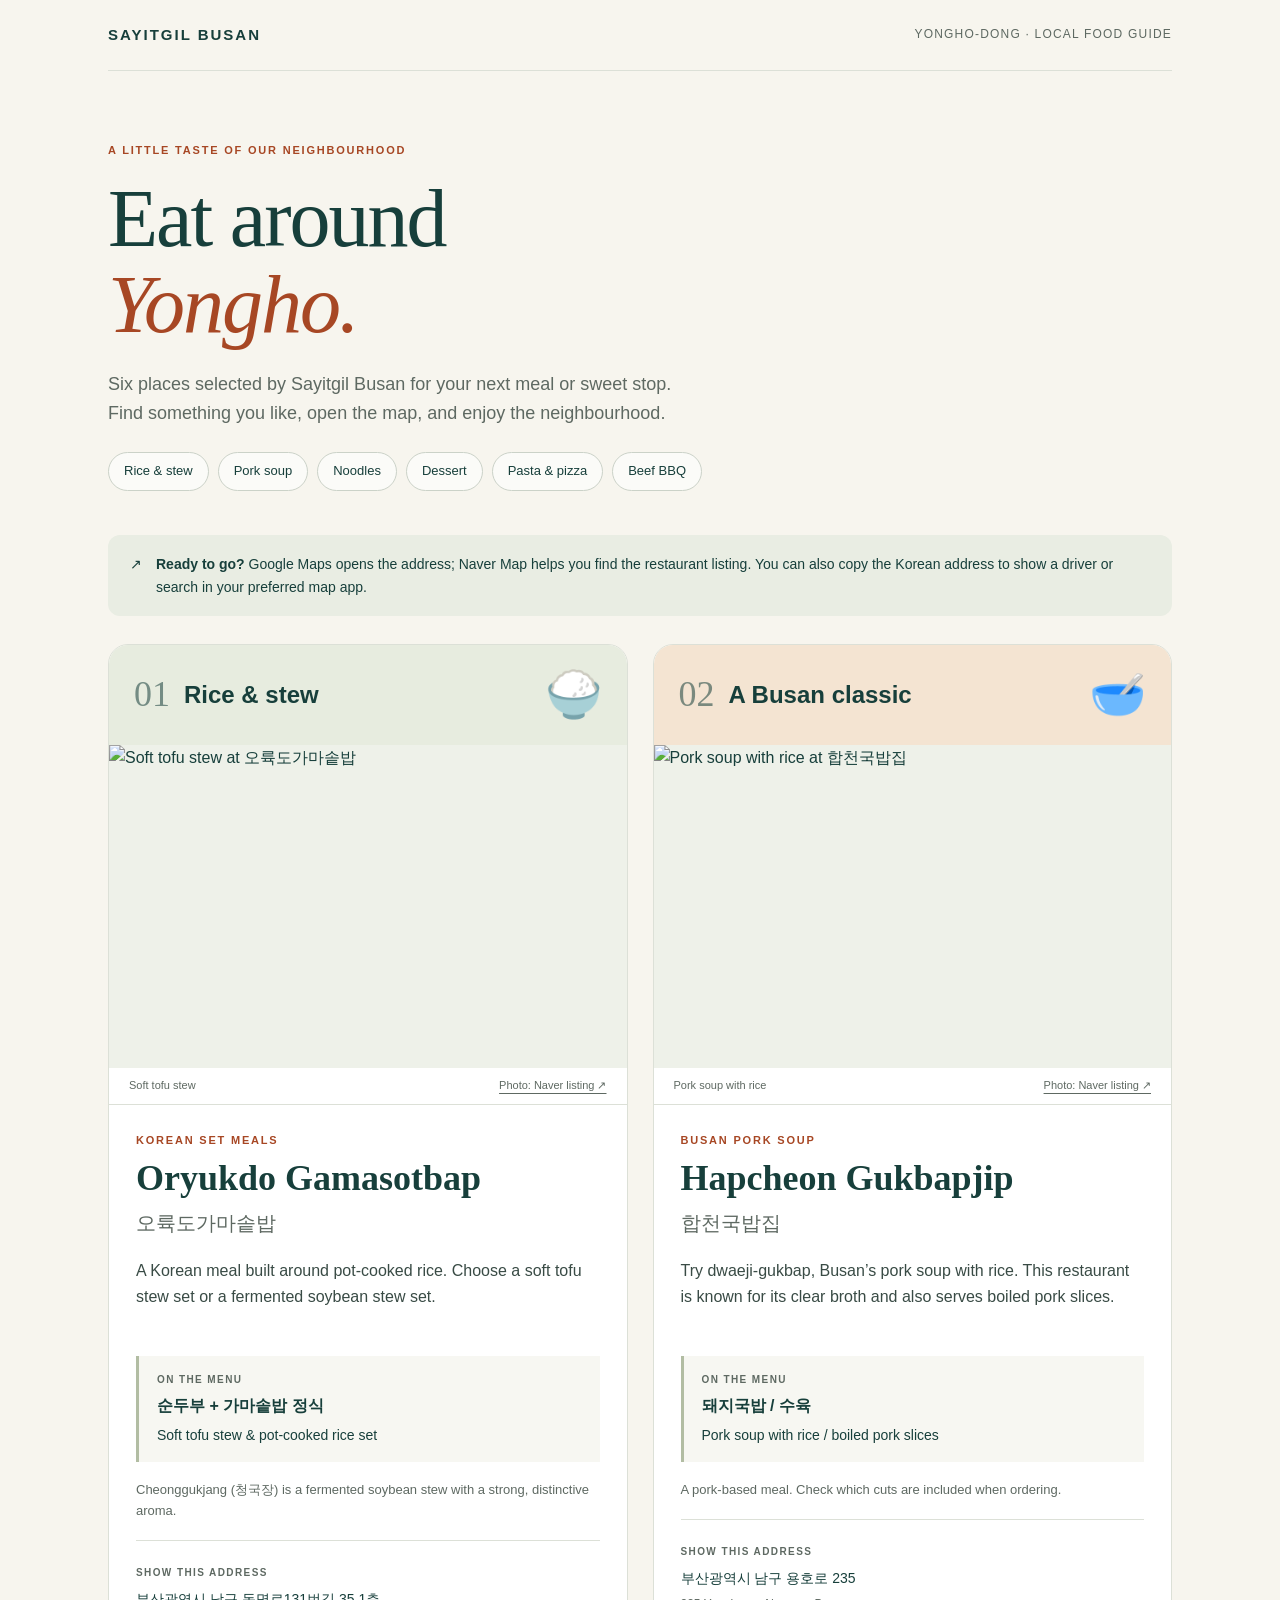
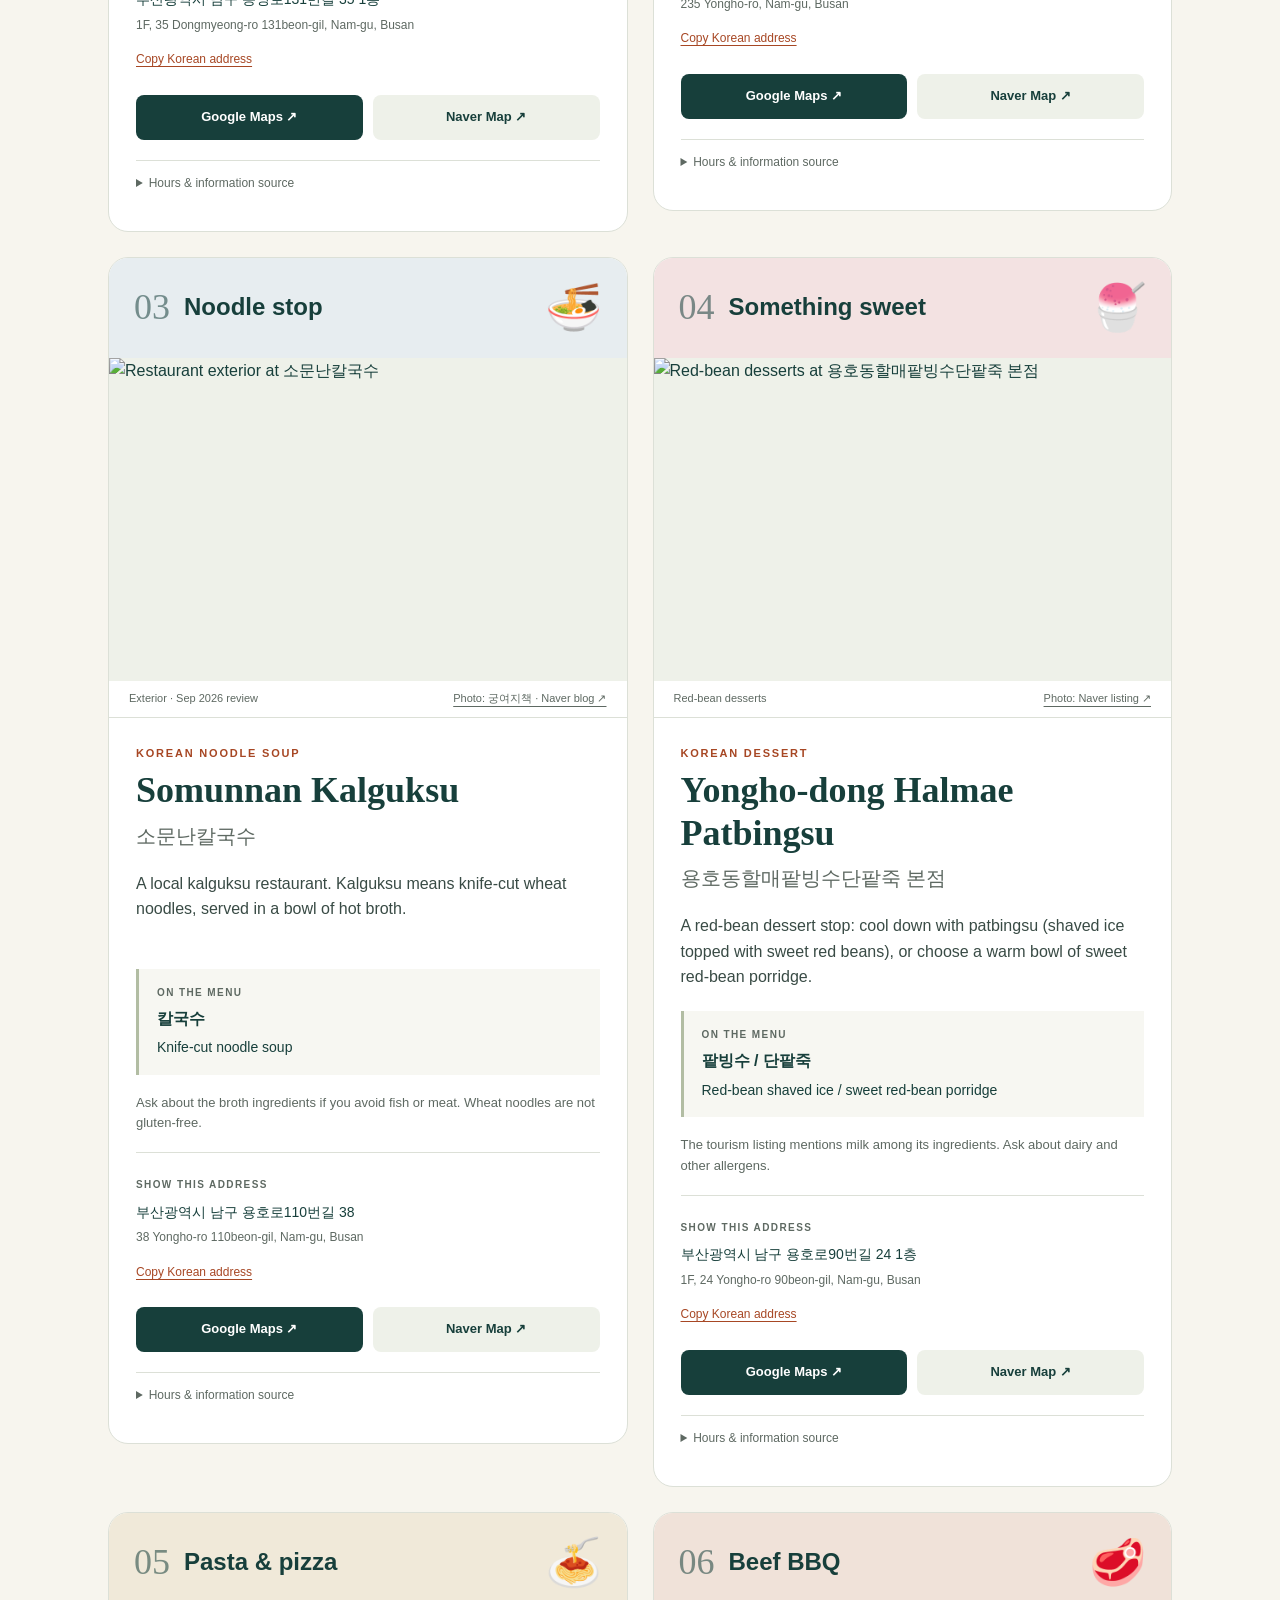
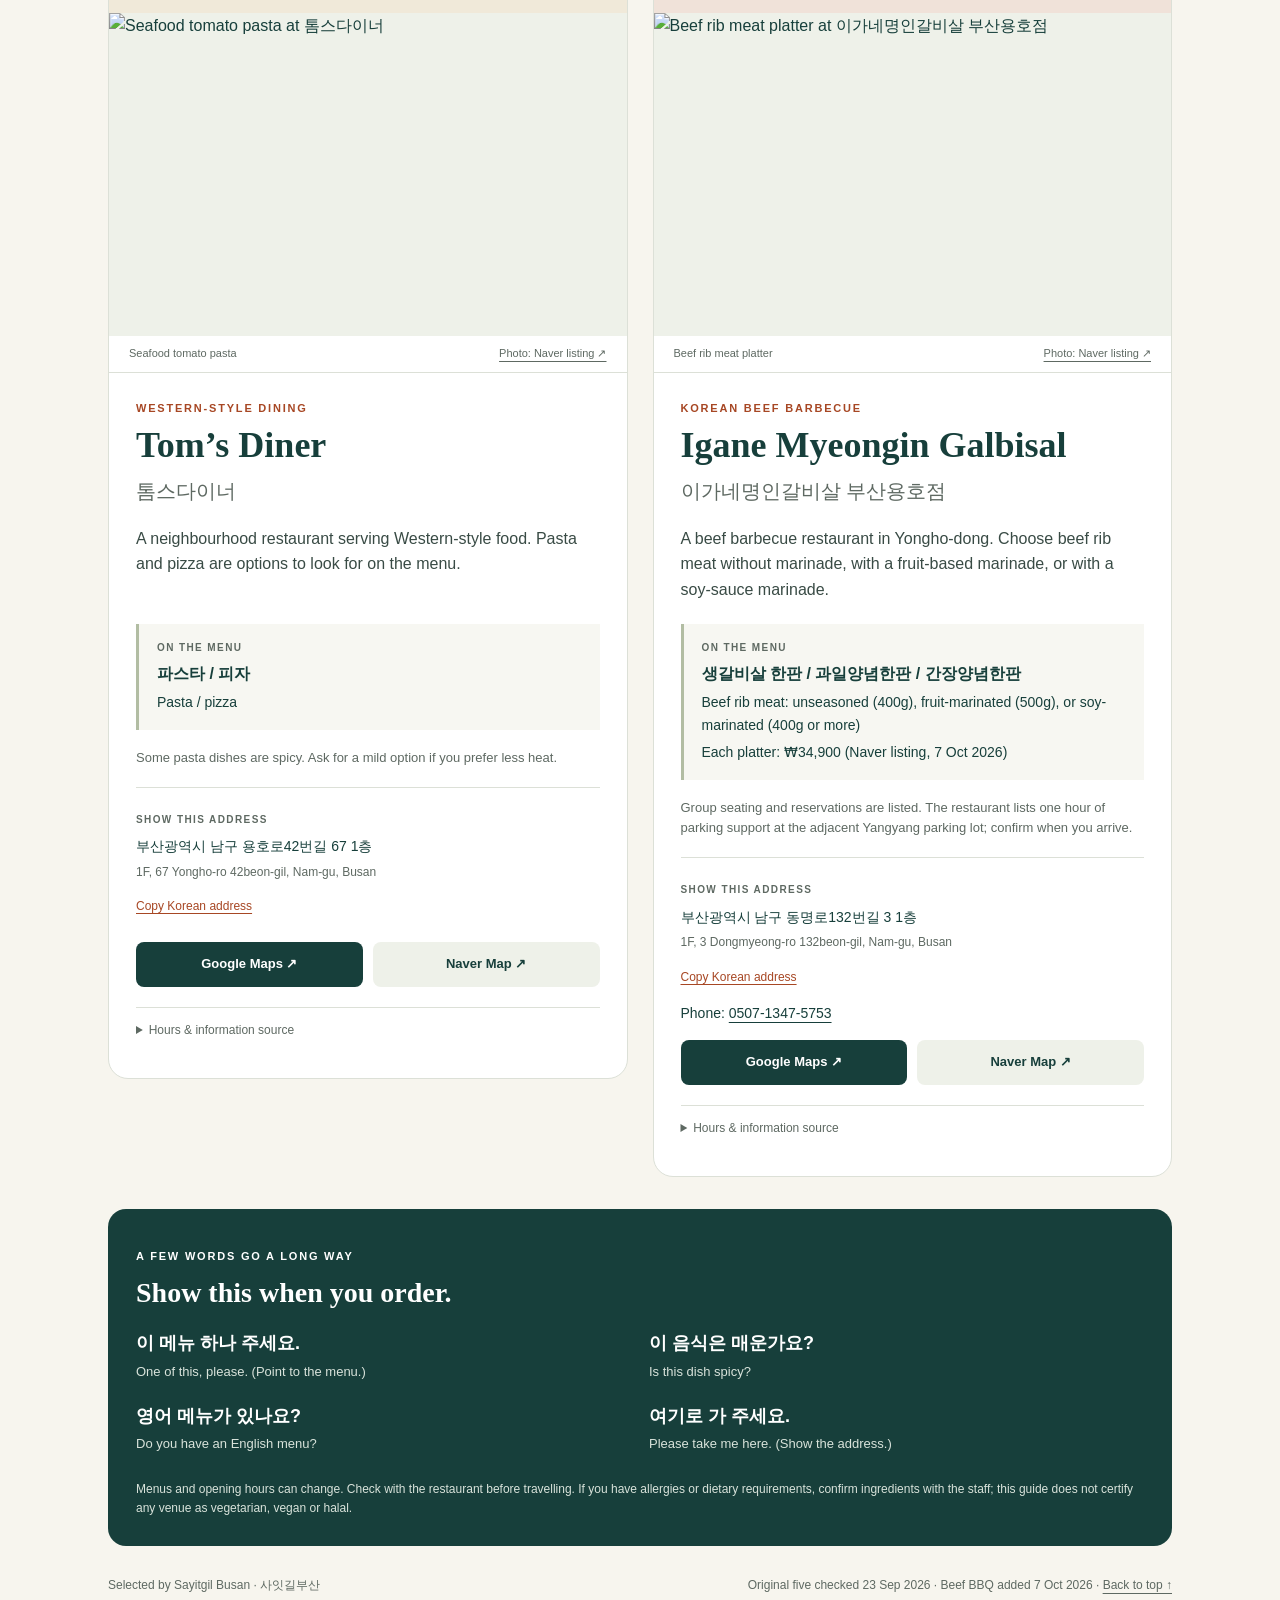
==== commit 5d00aaee: "Enlarge food category labels above photos on desktop and mobile" ====
--- a/index.html
+++ b/index.html
@@ -1,5 +1,5 @@
 <!doctype html><html lang="en"><head><meta charset="utf-8"><meta name="viewport" content="width=device-width,initial-scale=1"><title>Eat around Yongho · Sayitgil Busan</title><meta name="description" content="Six local food stops in Yongho-dong, Busan. English descriptions, Korean addresses and easy map links, selected by Sayitgil Busan."><meta name="theme-color" content="#173f3b"><meta property="og:title" content="Eat around Yongho · Sayitgil Busan"><meta property="og:description" content="Six local food stops, from Korean comfort food to red-bean shaved ice. Open the guide and find your next meal."><meta property="og:type" content="website"><style>
-:root{--ink:#173f3b;--paper:#f7f5ee;--orange:#a74724;--muted:#5e6962;--line:#dce0d7}*{box-sizing:border-box}html{scroll-behavior:smooth;scroll-padding-top:20px}body{margin:0;background:var(--paper);color:var(--ink);font-family:Arial,'Malgun Gothic',sans-serif;line-height:1.6}a{color:inherit;text-underline-offset:4px}button{font:inherit;cursor:pointer}a:focus-visible,button:focus-visible,summary:focus-visible{outline:3px solid #c87925;outline-offset:4px}.wrap{max-width:1120px;margin:auto;padding:0 28px}.brand{display:flex;justify-content:space-between;align-items:center;padding:23px 0;border-bottom:1px solid var(--line);gap:15px;font-size:12px;letter-spacing:1.2px}.brand strong{font-size:15px;letter-spacing:2px}.brand span{color:var(--muted)}header{padding:60px 0 34px;position:relative}header .eyebrow{color:var(--orange)}h1{font-family:Georgia,serif;font-size:clamp(44px,7vw,82px);line-height:1.05;letter-spacing:-2px;font-weight:normal;margin:16px 0 22px}h1 em{font-weight:normal;color:var(--orange)}.intro{max-width:590px;font-size:18px;color:var(--muted)}.eyebrow{font-size:11px;letter-spacing:1.8px;font-weight:bold;text-transform:uppercase}.nav{display:flex;gap:9px;flex-wrap:wrap;margin:25px 0 0}.nav a{border:1px solid #cbd2c8;text-decoration:none;border-radius:25px;padding:8px 15px;font-size:13px;background:#fff9}.nav a:hover{background:var(--ink);color:white}.guide-note{display:flex;gap:14px;background:#e9ede3;padding:18px 22px;border-radius:12px;font-size:14px;margin:10px 0 28px}.guide-note p{margin:0}.grid{display:grid;grid-template-columns:repeat(2,minmax(0,1fr));gap:25px;align-items:start}.card{background:#fff;border:1px solid var(--line);border-radius:20px;overflow:hidden;scroll-margin:22px}.card-top{height:100px;background:#e7ecdf;position:relative;display:flex;align-items:center;gap:14px;padding:25px}.card:nth-child(2) .card-top{background:#f4e4d2}.card:nth-child(3) .card-top{background:#e7edf0}.card:nth-child(4) .card-top{background:#f3e2e2}.card:nth-child(5) .card-top{background:#f0e9d9}.card:nth-child(6) .card-top{background:#f0e2d9}.number{font-family:Georgia,serif;font-size:36px;opacity:.55}.tag{font-size:12px;font-weight:bold;letter-spacing:.5px}.food{font-size:46px;margin-left:auto}.card-body{padding:27px}.card .eyebrow{margin:0 0 7px;color:var(--orange)}h2{font-family:Georgia,serif;font-size:36px;line-height:1.18;margin:0 0 8px;overflow-wrap:anywhere}.korean{font-size:20px;color:var(--muted);margin:0 0 19px}.description{margin:0 0 21px;min-height:77px;color:#394b45}.order{padding:16px 18px;background:#f7f7f2;border-left:3px solid #b2bda3;display:flex;flex-direction:column;gap:5px;font-size:14px}.label{font-size:10px;font-weight:bold;letter-spacing:1.4px;color:var(--muted)}.order strong{font-size:16px}.tip{font-size:13px;color:var(--muted);margin:18px 0}.address{border-top:1px solid var(--line);padding-top:17px}.address p{margin:5px 0;font-size:14px}.address .en-address{font-size:12px;color:var(--muted)}.copy{border:0;background:transparent;color:var(--orange);padding:8px 0;text-decoration:underline;text-underline-offset:3px;font-size:12px;min-height:40px}.actions{display:flex;gap:10px;margin-top:15px}.actions a{flex:1;text-align:center;padding:12px 8px;border-radius:8px;text-decoration:none;font-size:13px;font-weight:bold}.primary{background:var(--ink);color:#fff}.secondary{background:#eef1e9}details{margin-top:20px;border-top:1px solid var(--line);padding-top:13px;font-size:12px;color:var(--muted)}summary{cursor:pointer;min-height:30px}details p{margin:8px 0}details a{line-height:2}.help{margin-top:32px;background:var(--ink);color:white;border-radius:18px;padding:28px}.help h2{font-size:28px}.phrases{display:grid;grid-template-columns:1fr 1fr;gap:18px;margin-top:20px}.phrases p{margin:0}.phrases strong{display:block;font-size:18px}.phrases span{font-size:13px;color:#d9e3db}.fine{font-size:12px;color:#d9e3db;margin:24px 0 0}footer{padding:30px 0 40px;display:flex;justify-content:space-between;gap:20px;font-size:12px;color:var(--muted)}#toast{position:fixed;bottom:24px;left:50%;transform:translateX(-50%);background:#173f3b;color:white;padding:12px 22px;border-radius:30px;box-shadow:0 4px 20px #0002;z-index:5}#toast:empty{display:none}@media(max-width:700px){.wrap{padding:0 18px}.brand{font-size:10px}.brand strong{font-size:12px}header{padding-top:36px}h1{letter-spacing:-1px}.card h2{font-size:34px}.intro{font-size:16px}.grid{grid-template-columns:1fr;gap:20px}.card-body{padding:23px}.description{min-height:0}.phrases{grid-template-columns:1fr}.help{padding:24px}.guide-note{padding:16px}footer{flex-direction:column;gap:5px}.nav a{font-size:12px;padding:8px 12px}}@media(prefers-reduced-motion:reduce){html{scroll-behavior:auto}}
+:root{--ink:#173f3b;--paper:#f7f5ee;--orange:#a74724;--muted:#5e6962;--line:#dce0d7}*{box-sizing:border-box}html{scroll-behavior:smooth;scroll-padding-top:20px}body{margin:0;background:var(--paper);color:var(--ink);font-family:Arial,'Malgun Gothic',sans-serif;line-height:1.6}a{color:inherit;text-underline-offset:4px}button{font:inherit;cursor:pointer}a:focus-visible,button:focus-visible,summary:focus-visible{outline:3px solid #c87925;outline-offset:4px}.wrap{max-width:1120px;margin:auto;padding:0 28px}.brand{display:flex;justify-content:space-between;align-items:center;padding:23px 0;border-bottom:1px solid var(--line);gap:15px;font-size:12px;letter-spacing:1.2px}.brand strong{font-size:15px;letter-spacing:2px}.brand span{color:var(--muted)}header{padding:60px 0 34px;position:relative}header .eyebrow{color:var(--orange)}h1{font-family:Georgia,serif;font-size:clamp(44px,7vw,82px);line-height:1.05;letter-spacing:-2px;font-weight:normal;margin:16px 0 22px}h1 em{font-weight:normal;color:var(--orange)}.intro{max-width:590px;font-size:18px;color:var(--muted)}.eyebrow{font-size:11px;letter-spacing:1.8px;font-weight:bold;text-transform:uppercase}.nav{display:flex;gap:9px;flex-wrap:wrap;margin:25px 0 0}.nav a{border:1px solid #cbd2c8;text-decoration:none;border-radius:25px;padding:8px 15px;font-size:13px;background:#fff9}.nav a:hover{background:var(--ink);color:white}.guide-note{display:flex;gap:14px;background:#e9ede3;padding:18px 22px;border-radius:12px;font-size:14px;margin:10px 0 28px}.guide-note p{margin:0}.grid{display:grid;grid-template-columns:repeat(2,minmax(0,1fr));gap:25px;align-items:start}.card{background:#fff;border:1px solid var(--line);border-radius:20px;overflow:hidden;scroll-margin:22px}.card-top{height:100px;background:#e7ecdf;position:relative;display:flex;align-items:center;gap:14px;padding:25px}.card:nth-child(2) .card-top{background:#f4e4d2}.card:nth-child(3) .card-top{background:#e7edf0}.card:nth-child(4) .card-top{background:#f3e2e2}.card:nth-child(5) .card-top{background:#f0e9d9}.card:nth-child(6) .card-top{background:#f0e2d9}.number{font-family:Georgia,serif;font-size:36px;opacity:.55}.tag{font-size:24px;line-height:1.2;font-weight:bold;letter-spacing:0}.food{font-size:46px;margin-left:auto}.card-body{padding:27px}.card .eyebrow{margin:0 0 7px;color:var(--orange)}h2{font-family:Georgia,serif;font-size:36px;line-height:1.18;margin:0 0 8px;overflow-wrap:anywhere}.korean{font-size:20px;color:var(--muted);margin:0 0 19px}.description{margin:0 0 21px;min-height:77px;color:#394b45}.order{padding:16px 18px;background:#f7f7f2;border-left:3px solid #b2bda3;display:flex;flex-direction:column;gap:5px;font-size:14px}.label{font-size:10px;font-weight:bold;letter-spacing:1.4px;color:var(--muted)}.order strong{font-size:16px}.tip{font-size:13px;color:var(--muted);margin:18px 0}.address{border-top:1px solid var(--line);padding-top:17px}.address p{margin:5px 0;font-size:14px}.address .en-address{font-size:12px;color:var(--muted)}.copy{border:0;background:transparent;color:var(--orange);padding:8px 0;text-decoration:underline;text-underline-offset:3px;font-size:12px;min-height:40px}.actions{display:flex;gap:10px;margin-top:15px}.actions a{flex:1;text-align:center;padding:12px 8px;border-radius:8px;text-decoration:none;font-size:13px;font-weight:bold}.primary{background:var(--ink);color:#fff}.secondary{background:#eef1e9}details{margin-top:20px;border-top:1px solid var(--line);padding-top:13px;font-size:12px;color:var(--muted)}summary{cursor:pointer;min-height:30px}details p{margin:8px 0}details a{line-height:2}.help{margin-top:32px;background:var(--ink);color:white;border-radius:18px;padding:28px}.help h2{font-size:28px}.phrases{display:grid;grid-template-columns:1fr 1fr;gap:18px;margin-top:20px}.phrases p{margin:0}.phrases strong{display:block;font-size:18px}.phrases span{font-size:13px;color:#d9e3db}.fine{font-size:12px;color:#d9e3db;margin:24px 0 0}footer{padding:30px 0 40px;display:flex;justify-content:space-between;gap:20px;font-size:12px;color:var(--muted)}#toast{position:fixed;bottom:24px;left:50%;transform:translateX(-50%);background:#173f3b;color:white;padding:12px 22px;border-radius:30px;box-shadow:0 4px 20px #0002;z-index:5}#toast:empty{display:none}@media(max-width:700px){.wrap{padding:0 18px}.brand{font-size:10px}.brand strong{font-size:12px}header{padding-top:36px}h1{letter-spacing:-1px}.card h2{font-size:34px}.card-top{padding:20px;gap:12px}.tag{font-size:22px}.card-top .number{font-size:30px}.card-top .food{font-size:38px}.intro{font-size:16px}.grid{grid-template-columns:1fr;gap:20px}.card-body{padding:23px}.description{min-height:0}.phrases{grid-template-columns:1fr}.help{padding:24px}.guide-note{padding:16px}footer{flex-direction:column;gap:5px}.nav a{font-size:12px;padding:8px 12px}}@media(prefers-reduced-motion:reduce){html{scroll-behavior:auto}}
 .place-photo{margin:0;border-bottom:1px solid var(--line)}.place-photo img{display:block;width:100%;height:auto;aspect-ratio:16/10;object-fit:cover;background:#eef1e9}.place-photo figcaption{display:flex;justify-content:space-between;gap:12px;padding:9px 20px;font-size:11px;color:var(--muted)}.place-photo a{color:var(--muted)}</style></head><body><div class="wrap"><nav class="brand" aria-label="Brand"><strong>SAYITGIL BUSAN</strong><span>YONGHO-DONG · LOCAL FOOD GUIDE</span></nav><header><p class="eyebrow">A little taste of our neighbourhood</p><h1>Eat around<br><em>Yongho.</em></h1><p class="intro">Six places selected by Sayitgil Busan for your next meal or sweet stop. Find something you like, open the map, and enjoy the neighbourhood.</p><nav class="nav" aria-label="Choose your food"><a href="#place-1">Rice & stew</a><a href="#place-2">Pork soup</a><a href="#place-3">Noodles</a><a href="#place-4">Dessert</a><a href="#place-5">Pasta & pizza</a><a href="#place-6">Beef BBQ</a></nav></header><aside class="guide-note"><span aria-hidden="true">↗</span><p><strong>Ready to go?</strong> Google Maps opens the address; Naver Map helps you find the restaurant listing. You can also copy the Korean address to show a driver or search in your preferred map app.</p></aside><main class="grid"><article id="place-1" class="card">
  <div class="card-top"><span class="number">01</span><span class="tag">Rice &amp; stew</span><span class="food" aria-hidden="true">🍚</span></div>
  <figure class="place-photo"><img src="https://ldb-phinf.pstatic.net/20241015_272/172894948213349FOu_JPEG/IMG_6342.jpeg" alt="Soft tofu stew at 오륙도가마솥밥" width="800" height="500" loading="eager" decoding="sync" referrerpolicy="no-referrer"><figcaption><span>Soft tofu stew</span><a href="https://map.naver.com/p/entry/place/1830306244?placePath=%2Fphoto" target="_blank" rel="noopener">Photo: Naver listing ↗</a></figcaption></figure><div class="card-body"><p class="eyebrow">Korean set meals</p><h2>Oryukdo Gamasotbap</h2><p class="korean" lang="ko">오륙도가마솥밥</p><p class="description">A Korean meal built around pot-cooked rice. Choose a soft tofu stew set or a fermented soybean stew set.</p>
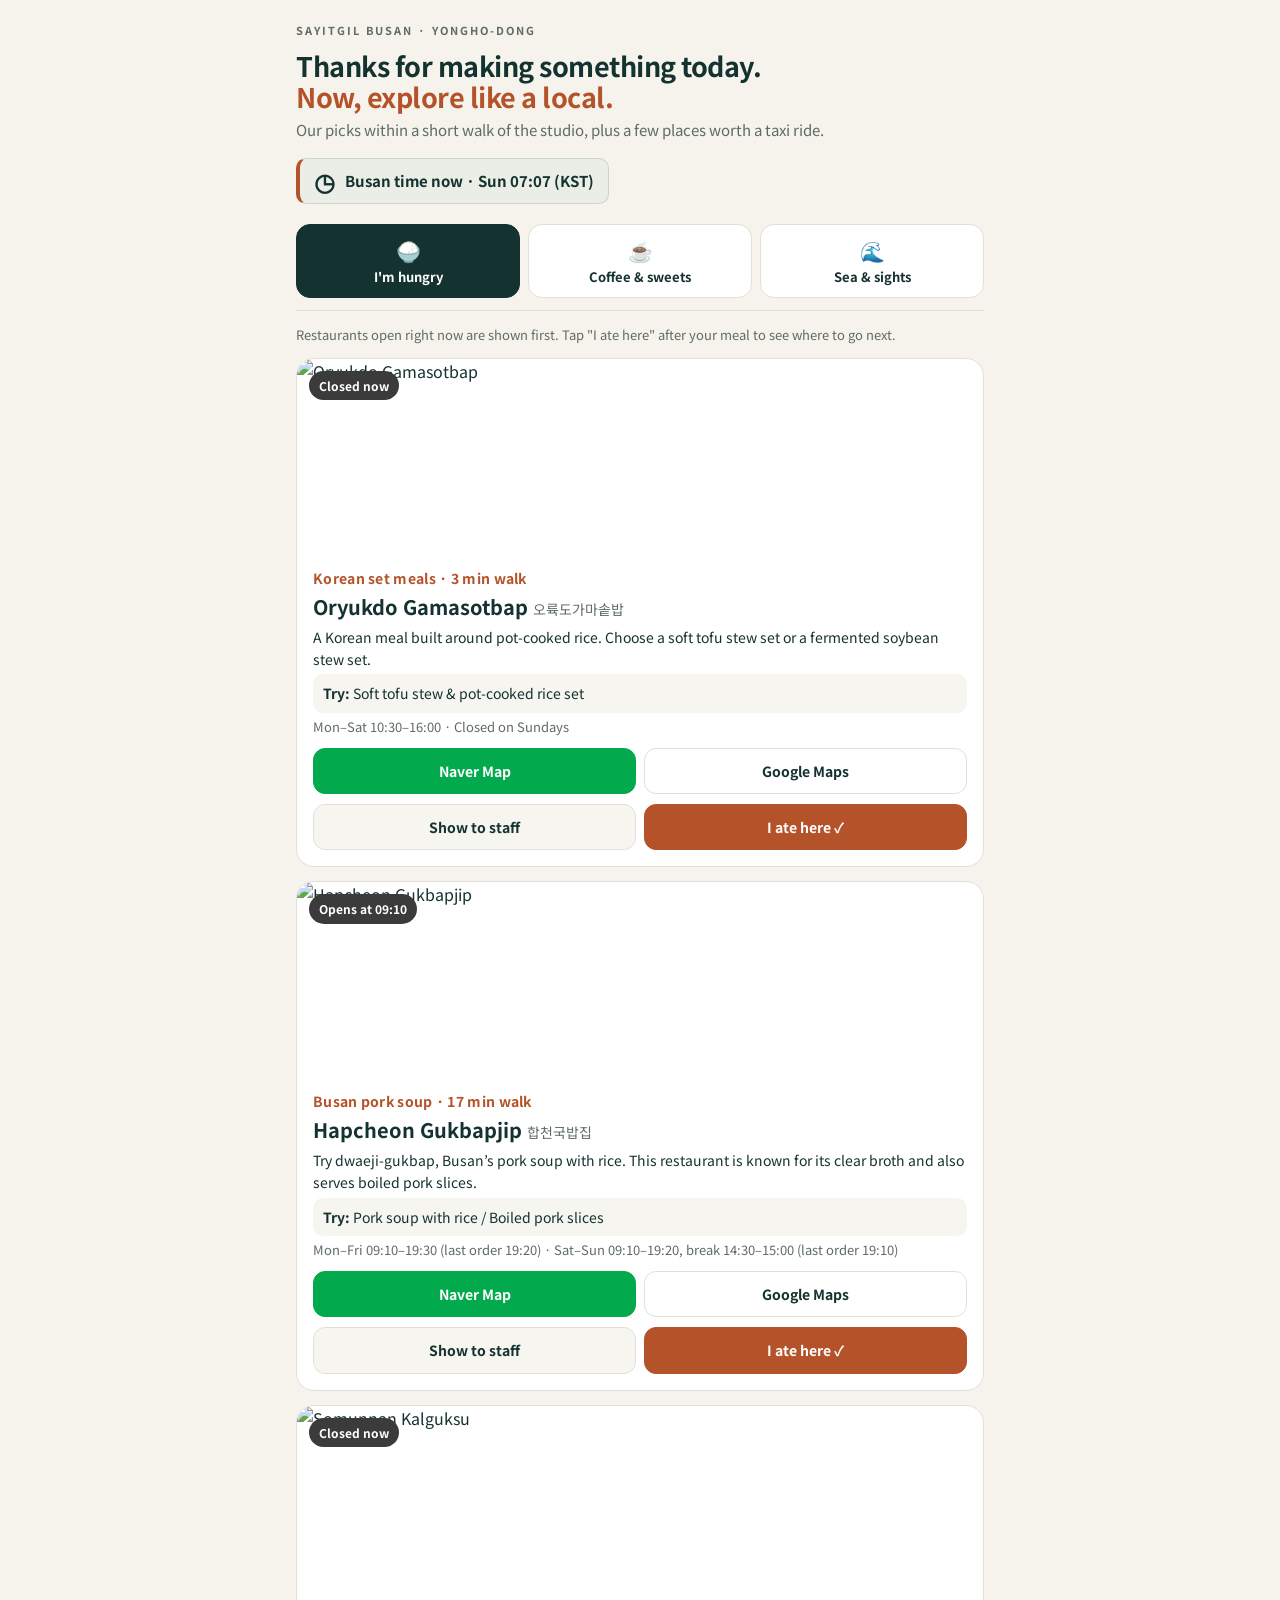
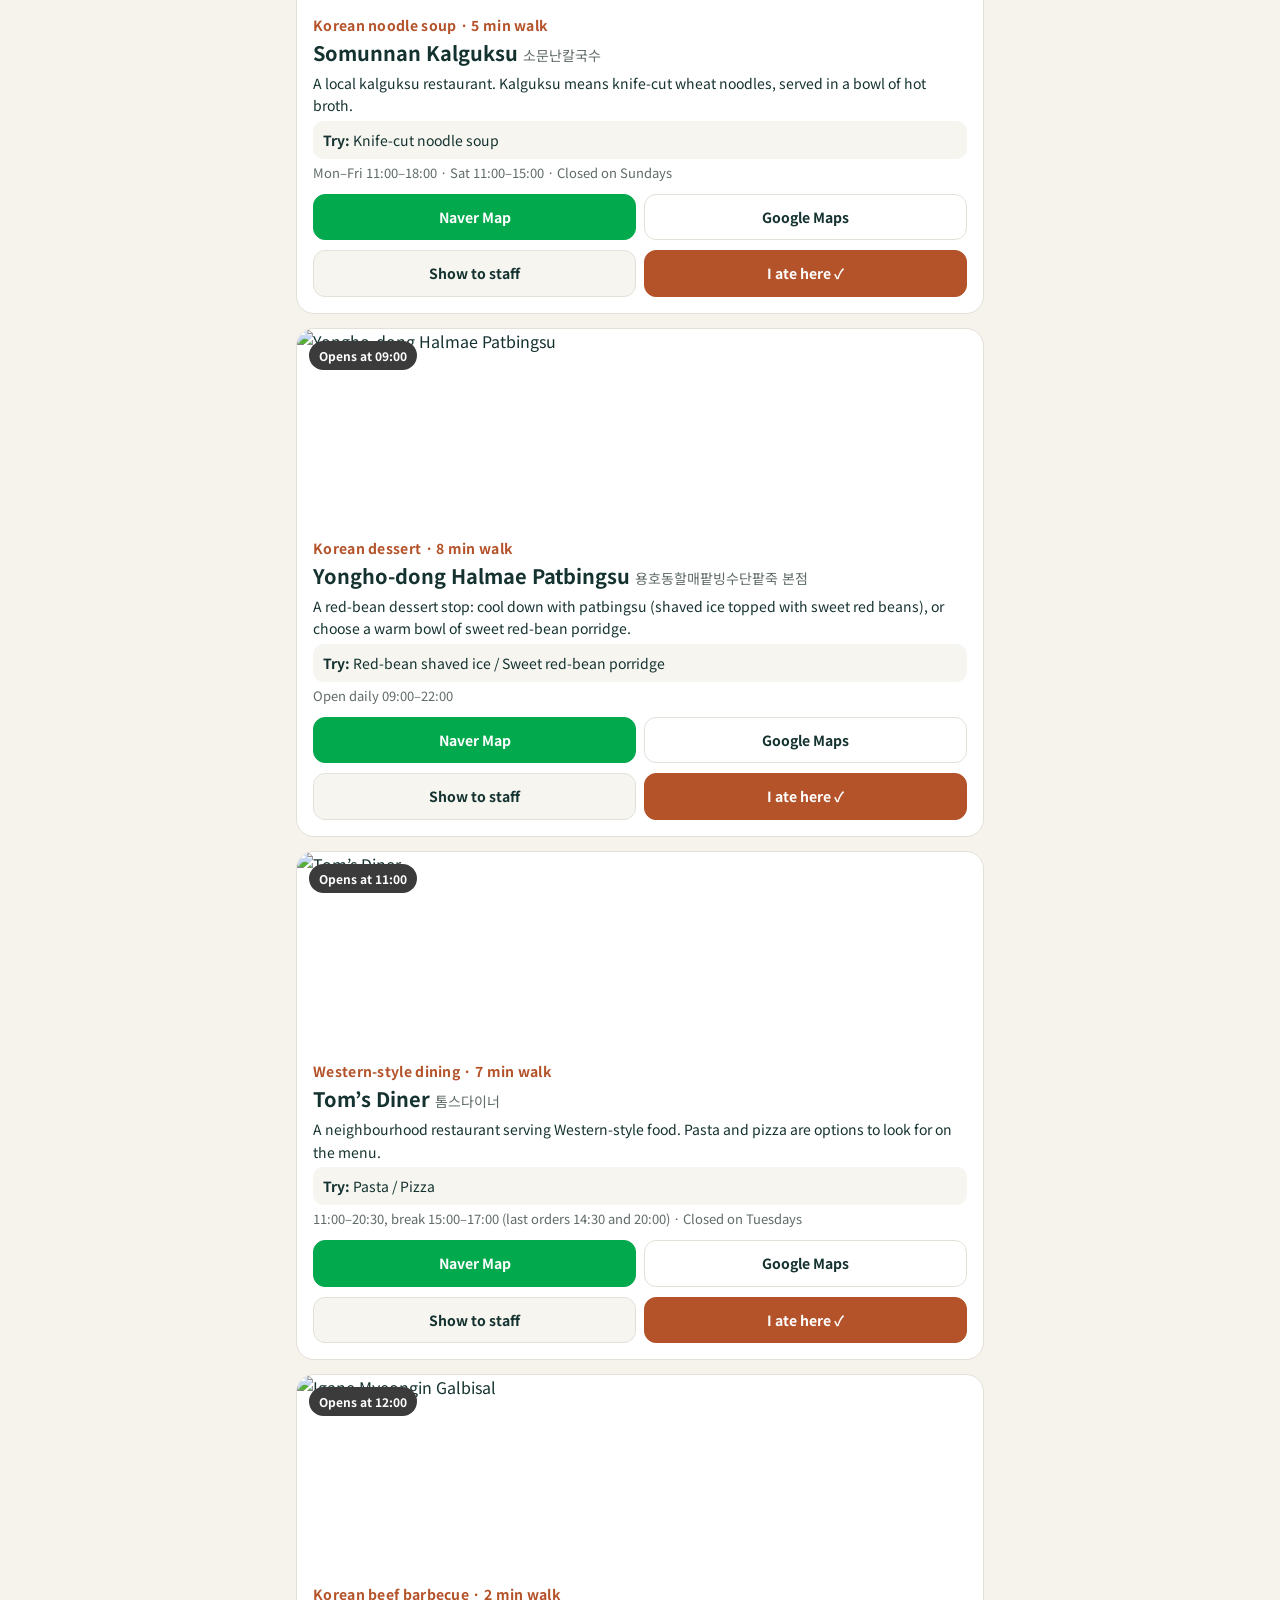
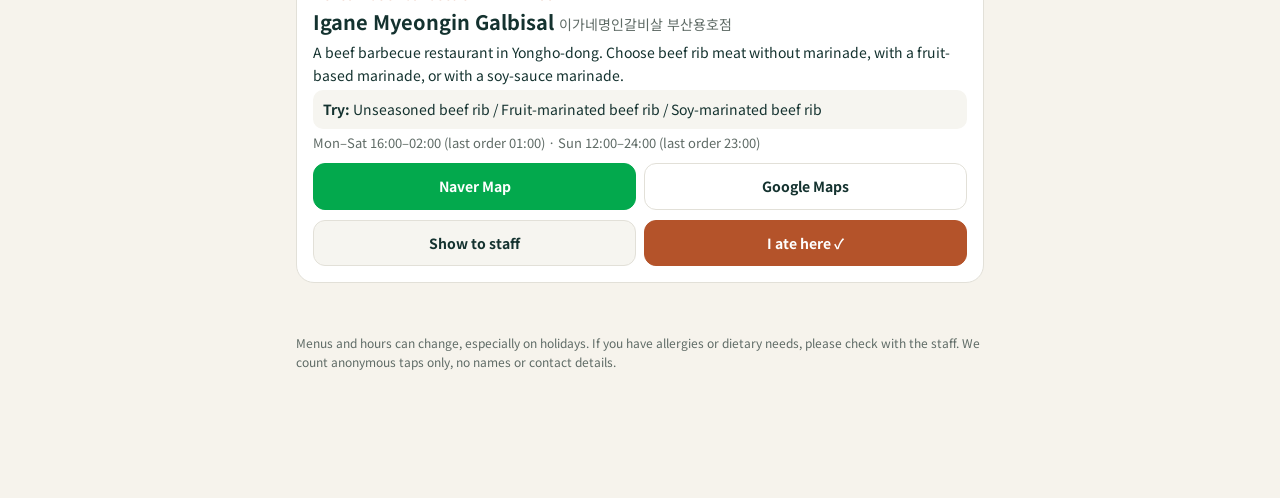
==== commit c3f37673: "Use completed guide at main URL and update country links" ====
--- a/index.html
+++ b/index.html
@@ -1,47 +1,115 @@
-<!doctype html><html lang="en"><head><meta charset="utf-8"><meta name="viewport" content="width=device-width,initial-scale=1"><title>Eat around Yongho · Sayitgil Busan</title><meta name="description" content="Six local food stops in Yongho-dong, Busan. English descriptions, Korean addresses and easy map links, selected by Sayitgil Busan."><meta name="theme-color" content="#173f3b"><meta property="og:title" content="Eat around Yongho · Sayitgil Busan"><meta property="og:description" content="Six local food stops, from Korean comfort food to red-bean shaved ice. Open the guide and find your next meal."><meta property="og:type" content="website"><style>
-:root{--ink:#173f3b;--paper:#f7f5ee;--orange:#a74724;--muted:#5e6962;--line:#dce0d7}*{box-sizing:border-box}html{scroll-behavior:smooth;scroll-padding-top:20px}body{margin:0;background:var(--paper);color:var(--ink);font-family:Arial,'Malgun Gothic',sans-serif;line-height:1.6}a{color:inherit;text-underline-offset:4px}button{font:inherit;cursor:pointer}a:focus-visible,button:focus-visible,summary:focus-visible{outline:3px solid #c87925;outline-offset:4px}.wrap{max-width:1120px;margin:auto;padding:0 28px}.brand{display:flex;justify-content:space-between;align-items:center;padding:23px 0;border-bottom:1px solid var(--line);gap:15px;font-size:12px;letter-spacing:1.2px}.brand strong{font-size:15px;letter-spacing:2px}.brand span{color:var(--muted)}header{padding:60px 0 34px;position:relative}header .eyebrow{color:var(--orange)}h1{font-family:Georgia,serif;font-size:clamp(44px,7vw,82px);line-height:1.05;letter-spacing:-2px;font-weight:normal;margin:16px 0 22px}h1 em{font-weight:normal;color:var(--orange)}.intro{max-width:590px;font-size:18px;color:var(--muted)}.eyebrow{font-size:11px;letter-spacing:1.8px;font-weight:bold;text-transform:uppercase}.nav{display:flex;gap:9px;flex-wrap:wrap;margin:25px 0 0}.nav a{border:1px solid #cbd2c8;text-decoration:none;border-radius:25px;padding:8px 15px;font-size:13px;background:#fff9}.nav a:hover{background:var(--ink);color:white}.guide-note{display:flex;gap:14px;background:#e9ede3;padding:18px 22px;border-radius:12px;font-size:14px;margin:10px 0 28px}.guide-note p{margin:0}.grid{display:grid;grid-template-columns:repeat(2,minmax(0,1fr));gap:25px;align-items:start}.card{background:#fff;border:1px solid var(--line);border-radius:20px;overflow:hidden;scroll-margin:22px}.card-top{height:100px;background:#e7ecdf;position:relative;display:flex;align-items:center;gap:14px;padding:25px}.card:nth-child(2) .card-top{background:#f4e4d2}.card:nth-child(3) .card-top{background:#e7edf0}.card:nth-child(4) .card-top{background:#f3e2e2}.card:nth-child(5) .card-top{background:#f0e9d9}.card:nth-child(6) .card-top{background:#f0e2d9}.number{font-family:Georgia,serif;font-size:36px;opacity:.55}.tag{font-size:24px;line-height:1.2;font-weight:bold;letter-spacing:0}.food{font-size:46px;margin-left:auto}.card-body{padding:27px}.card .eyebrow{margin:0 0 7px;color:var(--orange)}h2{font-family:Georgia,serif;font-size:36px;line-height:1.18;margin:0 0 8px;overflow-wrap:anywhere}.korean{font-size:20px;color:var(--muted);margin:0 0 19px}.description{margin:0 0 21px;min-height:77px;color:#394b45}.order{padding:16px 18px;background:#f7f7f2;border-left:3px solid #b2bda3;display:flex;flex-direction:column;gap:5px;font-size:14px}.label{font-size:10px;font-weight:bold;letter-spacing:1.4px;color:var(--muted)}.order strong{font-size:16px}.tip{font-size:13px;color:var(--muted);margin:18px 0}.address{border-top:1px solid var(--line);padding-top:17px}.address p{margin:5px 0;font-size:14px}.address .en-address{font-size:12px;color:var(--muted)}.copy{border:0;background:transparent;color:var(--orange);padding:8px 0;text-decoration:underline;text-underline-offset:3px;font-size:12px;min-height:40px}.actions{display:flex;gap:10px;margin-top:15px}.actions a{flex:1;text-align:center;padding:12px 8px;border-radius:8px;text-decoration:none;font-size:13px;font-weight:bold}.primary{background:var(--ink);color:#fff}.secondary{background:#eef1e9}details{margin-top:20px;border-top:1px solid var(--line);padding-top:13px;font-size:12px;color:var(--muted)}summary{cursor:pointer;min-height:30px}details p{margin:8px 0}details a{line-height:2}.help{margin-top:32px;background:var(--ink);color:white;border-radius:18px;padding:28px}.help h2{font-size:28px}.phrases{display:grid;grid-template-columns:1fr 1fr;gap:18px;margin-top:20px}.phrases p{margin:0}.phrases strong{display:block;font-size:18px}.phrases span{font-size:13px;color:#d9e3db}.fine{font-size:12px;color:#d9e3db;margin:24px 0 0}footer{padding:30px 0 40px;display:flex;justify-content:space-between;gap:20px;font-size:12px;color:var(--muted)}#toast{position:fixed;bottom:24px;left:50%;transform:translateX(-50%);background:#173f3b;color:white;padding:12px 22px;border-radius:30px;box-shadow:0 4px 20px #0002;z-index:5}#toast:empty{display:none}@media(max-width:700px){.wrap{padding:0 18px}.brand{font-size:10px}.brand strong{font-size:12px}header{padding-top:36px}h1{letter-spacing:-1px}.card h2{font-size:34px}.card-top{padding:20px;gap:12px}.tag{font-size:22px}.card-top .number{font-size:30px}.card-top .food{font-size:38px}.intro{font-size:16px}.grid{grid-template-columns:1fr;gap:20px}.card-body{padding:23px}.description{min-height:0}.phrases{grid-template-columns:1fr}.help{padding:24px}.guide-note{padding:16px}footer{flex-direction:column;gap:5px}.nav a{font-size:12px;padding:8px 12px}}@media(prefers-reduced-motion:reduce){html{scroll-behavior:auto}}
-.place-photo{margin:0;border-bottom:1px solid var(--line)}.place-photo img{display:block;width:100%;height:auto;aspect-ratio:16/10;object-fit:cover;background:#eef1e9}.place-photo figcaption{display:flex;justify-content:space-between;gap:12px;padding:9px 20px;font-size:11px;color:var(--muted)}.place-photo a{color:var(--muted)}</style></head><body><div class="wrap"><nav class="brand" aria-label="Brand"><strong>SAYITGIL BUSAN</strong><span>YONGHO-DONG · LOCAL FOOD GUIDE</span></nav><header><p class="eyebrow">A little taste of our neighbourhood</p><h1>Eat around<br><em>Yongho.</em></h1><p class="intro">Six places selected by Sayitgil Busan for your next meal or sweet stop. Find something you like, open the map, and enjoy the neighbourhood.</p><nav class="nav" aria-label="Choose your food"><a href="#place-1">Rice & stew</a><a href="#place-2">Pork soup</a><a href="#place-3">Noodles</a><a href="#place-4">Dessert</a><a href="#place-5">Pasta & pizza</a><a href="#place-6">Beef BBQ</a></nav></header><aside class="guide-note"><span aria-hidden="true">↗</span><p><strong>Ready to go?</strong> Google Maps opens the address; Naver Map helps you find the restaurant listing. You can also copy the Korean address to show a driver or search in your preferred map app.</p></aside><main class="grid"><article id="place-1" class="card">
- <div class="card-top"><span class="number">01</span><span class="tag">Rice &amp; stew</span><span class="food" aria-hidden="true">🍚</span></div>
- <figure class="place-photo"><img src="https://ldb-phinf.pstatic.net/20241015_272/172894948213349FOu_JPEG/IMG_6342.jpeg" alt="Soft tofu stew at 오륙도가마솥밥" width="800" height="500" loading="eager" decoding="sync" referrerpolicy="no-referrer"><figcaption><span>Soft tofu stew</span><a href="https://map.naver.com/p/entry/place/1830306244?placePath=%2Fphoto" target="_blank" rel="noopener">Photo: Naver listing ↗</a></figcaption></figure><div class="card-body"><p class="eyebrow">Korean set meals</p><h2>Oryukdo Gamasotbap</h2><p class="korean" lang="ko">오륙도가마솥밥</p><p class="description">A Korean meal built around pot-cooked rice. Choose a soft tofu stew set or a fermented soybean stew set.</p>
- <div class="order"><span class="label">ON THE MENU</span><strong lang="ko">순두부 + 가마솥밥 정식</strong><span>Soft tofu stew &amp; pot-cooked rice set</span></div>
- <p class="tip">Cheonggukjang (청국장) is a fermented soybean stew with a strong, distinctive aroma.</p>
- <div class="address"><span class="label">SHOW THIS ADDRESS</span><p lang="ko">부산광역시 남구 동명로131번길 35 1층</p><p class="en-address">1F, 35 Dongmyeong-ro 131beon-gil, Nam-gu, Busan</p><button class="copy" data-address="오륙도가마솥밥 · 부산광역시 남구 동명로131번길 35 1층">Copy Korean address</button></div>
- <div class="actions"><a class="primary" href="https://www.google.com/maps/place/%EB%B6%80%EC%82%B0%EA%B4%91%EC%97%AD%EC%8B%9C%20%EB%82%A8%EA%B5%AC%20%EB%8F%99%EB%AA%85%EB%A1%9C131%EB%B2%88%EA%B8%B8%2035%201%EC%B8%B5/data=!4m2!3m1!1s0x3568ec54985c5075:0xee95b2152bd0763e" target="_blank" rel="noopener">Google Maps ↗</a><a class="secondary" href="https://map.naver.com/p/search/%EC%9A%A9%ED%98%B8%EB%8F%99%20%EC%98%A4%EB%A5%99%EB%8F%84%EA%B0%80%EB%A7%88%EC%86%A5%EB%B0%A5" target="_blank" rel="noopener">Naver Map ↗</a></div>
- <details><summary>Hours & information source</summary><p>Check the latest opening hours before visiting.</p><a href="https://www.siksinhot.com/P/1740314" target="_blank" rel="noopener">Siksin restaurant listing ↗</a><br><a href="https://share.google/ye2uhEkk5Cm60shfA" target="_blank" rel="noopener">Original shared location ↗</a></details></div></article><article id="place-2" class="card">
- <div class="card-top"><span class="number">02</span><span class="tag">A Busan classic</span><span class="food" aria-hidden="true">🥣</span></div>
- <figure class="place-photo"><img src="https://ldb-phinf.pstatic.net/20210924_244/1632471199690FQ6Xm_JPEG/7E9LBr5QGavLhY8jF3BwoX53.jpeg.jpg" alt="Pork soup with rice at 합천국밥집" width="800" height="500" loading="eager" decoding="sync" referrerpolicy="no-referrer"><figcaption><span>Pork soup with rice</span><a href="https://map.naver.com/p/entry/place/11872316?placePath=%2Fphoto" target="_blank" rel="noopener">Photo: Naver listing ↗</a></figcaption></figure><div class="card-body"><p class="eyebrow">Busan pork soup</p><h2>Hapcheon Gukbapjip</h2><p class="korean" lang="ko">합천국밥집</p><p class="description">Try dwaeji-gukbap, Busan’s pork soup with rice. This restaurant is known for its clear broth and also serves boiled pork slices.</p>
- <div class="order"><span class="label">ON THE MENU</span><strong lang="ko">돼지국밥 / 수육</strong><span>Pork soup with rice / boiled pork slices</span></div>
- <p class="tip">A pork-based meal. Check which cuts are included when ordering.</p>
- <div class="address"><span class="label">SHOW THIS ADDRESS</span><p lang="ko">부산광역시 남구 용호로 235</p><p class="en-address">235 Yongho-ro, Nam-gu, Busan</p><button class="copy" data-address="합천국밥집 · 부산광역시 남구 용호로 235">Copy Korean address</button></div>
- <div class="actions"><a class="primary" href="https://www.google.com/maps/place/%EB%B6%80%EC%82%B0%EA%B4%91%EC%97%AD%EC%8B%9C%20%EB%82%A8%EA%B5%AC%20%EC%9A%A9%ED%98%B8%EB%A1%9C%20235/data=!4m2!3m1!1s0x3568ec4b67caaf8d:0x3fe3a0c62508ea01" target="_blank" rel="noopener">Google Maps ↗</a><a class="secondary" href="https://map.naver.com/p/search/%EC%9A%A9%ED%98%B8%EB%8F%99%20%ED%95%A9%EC%B2%9C%EA%B5%AD%EB%B0%A5%EC%A7%91" target="_blank" rel="noopener">Naver Map ↗</a></div>
- <details><summary>Hours & information source</summary><p>Listed hours: daily 09:30–14:00 &amp; 14:30–20:00 (MICHELIN Guide). Recheck before visiting.</p><a href="https://guide.michelin.com/kr/en/busan-region/busan_1025838/restaurant/hapcheon-gukbapjip" target="_blank" rel="noopener">MICHELIN Guide restaurant page ↗</a><br><a href="https://share.google/lLqRSkz28J7TUNxnq" target="_blank" rel="noopener">Original shared location ↗</a></details></div></article><article id="place-3" class="card">
- <div class="card-top"><span class="number">03</span><span class="tag">Noodle stop</span><span class="food" aria-hidden="true">🍜</span></div>
- <figure class="place-photo"><img src="https://blogfiles.pstatic.net/MjAyNjA2MjFfMjU5/MDAxNzgyMDIwNzA3MTg0.H0e2p5HcQDhl98rCZBnxb_e-dEkC084KfblB9vG4Sy0g.vjrrJ6dzkmxT0JJt6F-TDhiuoZlEofeDRNUsUdRtZKog.JPEG/P1420120.JPG/740x494" alt="Restaurant exterior at 소문난칼국수" width="800" height="500" loading="eager" decoding="sync" referrerpolicy="no-referrer"><figcaption><span>Exterior · Sep 2026 review</span><a href="https://blog.naver.com/piattobak/224399251925" target="_blank" rel="noopener">Photo: 궁여지책 · Naver blog ↗</a></figcaption></figure><div class="card-body"><p class="eyebrow">Korean noodle soup</p><h2>Somunnan Kalguksu</h2><p class="korean" lang="ko">소문난칼국수</p><p class="description">A local kalguksu restaurant. Kalguksu means knife-cut wheat noodles, served in a bowl of hot broth.</p>
- <div class="order"><span class="label">ON THE MENU</span><strong lang="ko">칼국수</strong><span>Knife-cut noodle soup</span></div>
- <p class="tip">Ask about the broth ingredients if you avoid fish or meat. Wheat noodles are not gluten-free.</p>
- <div class="address"><span class="label">SHOW THIS ADDRESS</span><p lang="ko">부산광역시 남구 용호로110번길 38</p><p class="en-address">38 Yongho-ro 110beon-gil, Nam-gu, Busan</p><button class="copy" data-address="소문난칼국수 · 부산광역시 남구 용호로110번길 38">Copy Korean address</button></div>
- <div class="actions"><a class="primary" href="https://www.google.com/maps/place/%EB%B6%80%EC%82%B0%EA%B4%91%EC%97%AD%EC%8B%9C%20%EB%82%A8%EA%B5%AC%20%EC%9A%A9%ED%98%B8%EB%A1%9C110%EB%B2%88%EA%B8%B8%2038/data=!4m2!3m1!1s0x3568ec548a94658f:0xa4f43a1391c0700e" target="_blank" rel="noopener">Google Maps ↗</a><a class="secondary" href="https://map.naver.com/p/search/%EC%9A%A9%ED%98%B8%EB%8F%99%20%EC%86%8C%EB%AC%B8%EB%82%9C%EC%B9%BC%EA%B5%AD%EC%88%98" target="_blank" rel="noopener">Naver Map ↗</a></div>
- <details><summary>Hours & information source</summary><p>Opening hours and Sunday closures vary by listing. Check before visiting.</p><a href="https://www.siksinhot.com/P/417560" target="_blank" rel="noopener">Siksin restaurant listing ↗</a><br><a href="https://share.google/oM0kZaYPdo6bthtgn" target="_blank" rel="noopener">Original shared location ↗</a></details></div></article><article id="place-4" class="card">
- <div class="card-top"><span class="number">04</span><span class="tag">Something sweet</span><span class="food" aria-hidden="true">🍧</span></div>
- <figure class="place-photo"><img src="https://ldb-phinf.pstatic.net/20240706_250/1720232898418E0jLK_JPEG/1000068320.jpg" alt="Red-bean desserts at 용호동할매팥빙수단팥죽 본점" width="800" height="500" loading="eager" decoding="sync" referrerpolicy="no-referrer"><figcaption><span>Red-bean desserts</span><a href="https://map.naver.com/p/entry/place/13573885?placePath=%2Fphoto" target="_blank" rel="noopener">Photo: Naver listing ↗</a></figcaption></figure><div class="card-body"><p class="eyebrow">Korean dessert</p><h2>Yongho-dong Halmae Patbingsu</h2><p class="korean" lang="ko">용호동할매팥빙수단팥죽 본점</p><p class="description">A red-bean dessert stop: cool down with patbingsu (shaved ice topped with sweet red beans), or choose a warm bowl of sweet red-bean porridge.</p>
- <div class="order"><span class="label">ON THE MENU</span><strong lang="ko">팥빙수 / 단팥죽</strong><span>Red-bean shaved ice / sweet red-bean porridge</span></div>
- <p class="tip">The tourism listing mentions milk among its ingredients. Ask about dairy and other allergens.</p>
- <div class="address"><span class="label">SHOW THIS ADDRESS</span><p lang="ko">부산광역시 남구 용호로90번길 24 1층</p><p class="en-address">1F, 24 Yongho-ro 90beon-gil, Nam-gu, Busan</p><button class="copy" data-address="용호동할매팥빙수단팥죽 본점 · 부산광역시 남구 용호로90번길 24 1층">Copy Korean address</button></div>
- <div class="actions"><a class="primary" href="https://www.google.com/maps/place/%EB%B6%80%EC%82%B0%EA%B4%91%EC%97%AD%EC%8B%9C%20%EB%82%A8%EA%B5%AC%20%EC%9A%A9%ED%98%B8%EB%A1%9C90%EB%B2%88%EA%B8%B8%2024%201%EC%B8%B5/data=!4m2!3m1!1s0x3568ec5510d5d905:0x12d6c3c1489f705c" target="_blank" rel="noopener">Google Maps ↗</a><a class="secondary" href="https://map.naver.com/p/search/%EC%9A%A9%ED%98%B8%EB%8F%99%20%EC%9A%A9%ED%98%B8%EB%8F%99%ED%95%A0%EB%A7%A4%ED%8C%A5%EB%B9%99%EC%88%98%EB%8B%A8%ED%8C%A5%EC%A3%BD%20%EB%B3%B8%EC%A0%90" target="_blank" rel="noopener">Naver Map ↗</a></div>
- <details><summary>Hours & information source</summary><p>Listed hours: daily 09:00–22:00; summer closing may be later (Visit Busan). Recheck before visiting.</p><a href="https://www.visitbusan.net/index.do?menuCd=DOM_000000201002001000&amp;uc_seq=1459&amp;lang_cd=ko" target="_blank" rel="noopener">Visit Busan official tourism listing ↗</a><br><a href="https://share.google/h2M4YWampq9W8KKwp" target="_blank" rel="noopener">Original shared location ↗</a></details></div></article><article id="place-5" class="card">
- <div class="card-top"><span class="number">05</span><span class="tag">Pasta &amp; pizza</span><span class="food" aria-hidden="true">🍝</span></div>
- <figure class="place-photo"><img src="https://ldb-phinf.pstatic.net/20250629_20/17511634031266v2Gw_PNG/%C7%D8%BB%EA%B9%B0%C5%E4%C6%C4%C5%E4%C6%C4%BD%BA%C5%B8_%B9%E8%B9%CE.png" alt="Seafood tomato pasta at 톰스다이너" width="800" height="500" loading="eager" decoding="sync" referrerpolicy="no-referrer"><figcaption><span>Seafood tomato pasta</span><a href="https://map.naver.com/p/entry/place/1194981789?placePath=%2Fphoto" target="_blank" rel="noopener">Photo: Naver listing ↗</a></figcaption></figure><div class="card-body"><p class="eyebrow">Western-style dining</p><h2>Tom’s Diner</h2><p class="korean" lang="ko">톰스다이너</p><p class="description">A neighbourhood restaurant serving Western-style food. Pasta and pizza are options to look for on the menu.</p>
- <div class="order"><span class="label">ON THE MENU</span><strong lang="ko">파스타 / 피자</strong><span>Pasta / pizza</span></div>
- <p class="tip">Some pasta dishes are spicy. Ask for a mild option if you prefer less heat.</p>
- <div class="address"><span class="label">SHOW THIS ADDRESS</span><p lang="ko">부산광역시 남구 용호로42번길 67 1층</p><p class="en-address">1F, 67 Yongho-ro 42beon-gil, Nam-gu, Busan</p><button class="copy" data-address="톰스다이너 · 부산광역시 남구 용호로42번길 67 1층">Copy Korean address</button></div>
- <div class="actions"><a class="primary" href="https://www.google.com/maps/place/%EB%B6%80%EC%82%B0%EA%B4%91%EC%97%AD%EC%8B%9C%20%EB%82%A8%EA%B5%AC%20%EC%9A%A9%ED%98%B8%EB%A1%9C42%EB%B2%88%EA%B8%B8%2067%201%EC%B8%B5/data=!4m2!3m1!1s0x3568ec55000b3c5b:0x15515211f0370d96" target="_blank" rel="noopener">Google Maps ↗</a><a class="secondary" href="https://map.naver.com/p/search/%EC%9A%A9%ED%98%B8%EB%8F%99%20%ED%86%B0%EC%8A%A4%EB%8B%A4%EC%9D%B4%EB%84%88" target="_blank" rel="noopener">Naver Map ↗</a></div>
- <details><summary>Hours & information source</summary><p>Check opening hours, afternoon break and last orders before visiting.</p><a href="https://blog.naver.com/itssweetroad/223988381955" target="_blank" rel="noopener">Visitor review &amp; menu examples (Aug 2025) ↗</a><br><a href="https://share.google/wyIDxl5wPHVYKIsZX" target="_blank" rel="noopener">Original shared location ↗</a></details></div></article><article id="place-6" class="card">
- <div class="card-top"><span class="number">06</span><span class="tag">Beef BBQ</span><span class="food" aria-hidden="true">🥩</span></div>
- <figure class="place-photo"><img src="https://ldb-phinf.pstatic.net/20260812_230/1786469552102npHSt_JPEG/34760.jpg" alt="Beef rib meat platter at 이가네명인갈비살 부산용호점" width="800" height="500" loading="eager" decoding="sync" referrerpolicy="no-referrer"><figcaption><span>Beef rib meat platter</span><a href="https://map.naver.com/p/entry/place/2014937886?placePath=%2Fphoto" target="_blank" rel="noopener">Photo: Naver listing ↗</a></figcaption></figure><div class="card-body"><p class="eyebrow">Korean beef barbecue</p><h2>Igane Myeongin Galbisal</h2><p class="korean" lang="ko">이가네명인갈비살 부산용호점</p><p class="description">A beef barbecue restaurant in Yongho-dong. Choose beef rib meat without marinade, with a fruit-based marinade, or with a soy-sauce marinade.</p>
- <div class="order"><span class="label">ON THE MENU</span><strong lang="ko">생갈비살 한판 / 과일양념한판 / 간장양념한판</strong><span>Beef rib meat: unseasoned (400g), fruit-marinated (500g), or soy-marinated (400g or more)</span><span>Each platter: ₩34,900 (Naver listing, 7 Oct 2026)</span></div>
- <p class="tip">Group seating and reservations are listed. The restaurant lists one hour of parking support at the adjacent Yangyang parking lot; confirm when you arrive.</p>
- <div class="address"><span class="label">SHOW THIS ADDRESS</span><p lang="ko">부산광역시 남구 동명로132번길 3 1층</p><p class="en-address">1F, 3 Dongmyeong-ro 132beon-gil, Nam-gu, Busan</p><button class="copy" data-address="이가네명인갈비살 부산용호점 · 부산광역시 남구 동명로132번길 3 1층">Copy Korean address</button><p>Phone: <a href="tel:050713475753">0507-1347-5753</a></p></div>
- <div class="actions"><a class="primary" href="https://www.google.com/maps?q=%EB%B6%80%EC%82%B0%EA%B4%91%EC%97%AD%EC%8B%9C%20%EB%82%A8%EA%B5%AC%20%EB%8F%99%EB%AA%85%EB%A1%9C132%EB%B2%88%EA%B8%B8%203%20%EC%9D%B4%EA%B0%80%EB%84%A4%EB%AA%85%EC%9D%B8%EA%B0%88%EB%B9%84%EC%82%B4%20%EB%B6%80%EC%82%B0%EC%9A%A9%ED%98%B8%EC%A0%90%201%EC%B8%B5&amp;ftid=0x3568eda88d44358f:0x2e2074ba5ce001ed" target="_blank" rel="noopener">Google Maps ↗</a><a class="secondary" href="https://map.naver.com/p/entry/place/2014937886" target="_blank" rel="noopener">Naver Map ↗</a></div>
- <details><summary>Hours &amp; information source</summary><p>Listed hours: Mon–Sat 16:00–02:00 the next day (last order 01:00); Sun 12:00–24:00 (last order 23:00). Recheck before visiting.</p><p>Menu, prices, hours, phone and parking information checked on Naver on 7 October 2026.</p><a href="https://map.naver.com/p/entry/place/2014937886" target="_blank" rel="noopener">Naver restaurant listing ↗</a></details></div></article></main><section class="help"><p class="eyebrow">A few words go a long way</p><h2>Show this when you order.</h2><div class="phrases"><p><strong lang="ko">이 메뉴 하나 주세요.</strong><span>One of this, please. (Point to the menu.)</span></p><p><strong lang="ko">이 음식은 매운가요?</strong><span>Is this dish spicy?</span></p><p><strong lang="ko">영어 메뉴가 있나요?</strong><span>Do you have an English menu?</span></p><p><strong lang="ko">여기로 가 주세요.</strong><span>Please take me here. (Show the address.)</span></p></div><p class="fine">Menus and opening hours can change. Check with the restaurant before travelling. If you have allergies or dietary requirements, confirm ingredients with the staff; this guide does not certify any venue as vegetarian, vegan or halal.</p></section><footer><span>Selected by Sayitgil Busan · 사잇길부산</span><span>Original five checked 23 Sep 2026 · Beef BBQ added 7 Oct 2026 · <a href="#">Back to top ↑</a></span></footer></div><div id="toast" role="status" aria-live="polite"></div><script>
-document.querySelectorAll('[data-address]').forEach(button=>button.addEventListener('click',async()=>{const address=button.dataset.address;try{await navigator.clipboard.writeText(address);document.getElementById('toast').textContent='Korean name & address copied';setTimeout(()=>document.getElementById('toast').textContent='',2200)}catch{window.prompt('Copy this Korean name and address:',address)}}));
+<!doctype html><html lang="en"><head><meta charset="utf-8"><meta name="viewport" content="width=device-width,initial-scale=1,viewport-fit=cover">
+<title>After class in Yongho · Sayitgil Busan</title><meta name="robots" content="noindex"><meta name="theme-color" content="#14322f"><link rel="stylesheet" href="https://cdn.jsdelivr.net/gh/fonts-archive/Paperlogy/Paperlogy.css"><link rel="preconnect" href="https://fonts.gstatic.com" crossorigin><link rel="stylesheet" href="https://fonts.googleapis.com/css2?family=Noto+Sans+KR:wght@400;500;700&display=swap">
+<style>
+:root{--ink:#14322f;--text:#14322f;--paper:#f6f3ec;--accent:#b4532a;--muted:#5f6b66;--line:#e2e0d8;--soft:#ebeee6;--gold:#b4532a;--card:#fff}
+*{box-sizing:border-box}body{margin:0;background:var(--paper);color:var(--text);font-family:"Noto Sans KR",-apple-system,"Segoe UI",Arial,sans-serif;line-height:1.6;padding-bottom:84px}
+a{color:inherit}button{font:inherit;cursor:pointer}.wrap{max-width:720px;margin:auto;padding:0 16px}
+.hero{padding:22px 0 8px}.brand{font-size:11px;letter-spacing:2px;font-weight:700;color:var(--muted)}
+.hero h1{font-family:Paperlogy,"Noto Sans KR",sans-serif;font-weight:700;color:var(--ink);letter-spacing:-.5px;font-size:27px;line-height:1.15;margin:10px 0 6px}.hero h1 em{color:var(--accent);font-style:normal}
+.hero p{margin:0;color:var(--muted);font-size:15px}.hero .now{display:flex;align-items:center;gap:10px;width:fit-content;max-width:100%;font-size:15px;font-weight:700;color:var(--ink);background:#ebeee6;border:1px solid #cbd5cc;border-left:4px solid var(--accent);border-radius:10px;padding:10px 14px;margin-top:16px}.now::before{content:"◷";font-size:24px;line-height:1}
+.tabs{position:sticky;top:0;z-index:5;background:var(--paper);display:flex;gap:8px;padding:12px 0;border-bottom:1px solid var(--line)}
+.tab{flex:1;border:1px solid var(--line);background:#fff;border-radius:14px;padding:10px 6px;font-size:13px;font-weight:700;color:var(--ink)}
+.tab span{display:block;font-size:20px}.tab.on{background:var(--ink);color:#fff;border-color:var(--ink)}.tab{font-family:Paperlogy,"Noto Sans KR",sans-serif}
+section{display:none;padding:14px 0}section.on{display:block}.sec-note{font-size:13px;color:var(--muted);margin:0 0 12px}
+.card{background:var(--card);border:1px solid var(--line);border-radius:18px;overflow:hidden;margin-bottom:14px}
+.pic{position:relative}.img{display:block;width:100%;height:190px;object-fit:cover}.ph{display:flex;align-items:center;justify-content:center;background:var(--soft);color:var(--muted);font-size:13px;font-weight:700;letter-spacing:.5px}
+.status{position:absolute;left:12px;top:12px;font-size:12px;font-weight:700;padding:5px 10px;border-radius:20px;background:#fff;color:var(--ink)}
+.status.open{background:#1f7a4d;color:#fff}.status.closed{background:#3b3b3b;color:#fff}
+.body{padding:14px 16px 16px}.meta{margin:0;font-size:12px;color:var(--accent);font-weight:700;letter-spacing:.3px}
+h3{margin:4px 0 6px;font-size:20px;line-height:1.3;font-family:Paperlogy,"Noto Sans KR",sans-serif;font-weight:700;color:var(--ink)}h3 span{font-size:14px;color:var(--muted);font-weight:normal}
+.body p{margin:4px 0;font-size:14px}.try{background:#f6f5f0;border-radius:10px;padding:8px 10px}.hours,.tipline{color:var(--muted);font-size:13px!important}
+.btns{display:flex;gap:8px;margin-top:10px}.b{flex:1;text-align:center;text-decoration:none;border:1px solid var(--line);background:#fff;border-radius:12px;padding:11px 6px;font-size:14px;font-weight:700;color:var(--ink)}
+.b.naver{background:#03a94d;color:#fff;border-color:#03a94d}.b.ate{background:var(--accent);color:#fff;border-color:var(--accent)}.b.ghost{background:#f6f5f0}
+.row .img{height:150px}
+.sheet-bg{position:fixed;inset:0;background:#0007;display:none;z-index:20}.sheet{position:fixed;left:0;right:0;bottom:0;max-height:88vh;overflow:auto;background:#fff;border-radius:20px 20px 0 0;padding:18px 16px 28px;z-index:21;display:none}
+.open-sheet .sheet,.open-sheet .sheet-bg{display:block}.sheet h4{margin:4px 0 10px;font-size:18px}.x{float:right;border:0;background:#f1f1ec;border-radius:20px;width:34px;height:34px;font-size:18px}
+.chips{display:flex;flex-wrap:wrap;gap:8px;margin:6px 0 14px}.chip{border:1px solid var(--line);background:#fff;border-radius:20px;padding:9px 14px;font-size:14px}.chip.on{background:var(--ink);color:#fff;border-color:var(--ink)}
+.next{display:flex;gap:10px;align-items:flex-start;padding:10px 0;border-top:1px solid var(--line)}.next .img{width:76px;height:76px;border-radius:10px;flex:none}.next .ph{width:76px;height:76px;border-radius:10px;font-size:10px;text-align:center;flex:none}
+.next p{margin:2px 0;font-size:13px}.next a{font-size:13px;font-weight:700;margin-right:10px}
+textarea{width:100%;border:1px solid var(--line);border-radius:10px;padding:10px;font:inherit}.send{margin-top:8px;width:100%}
+.big{text-align:center;padding:10px 0}.big .ko{font-size:34px;font-weight:800;line-height:1.3;margin:10px 0}.big .ko2{font-size:24px;font-weight:700;margin:8px 0}.big .en{color:var(--muted);font-size:14px}
+.foot{font-size:12px;color:var(--muted);padding:10px 0 30px}
+</style></head><body>
+<div class="wrap"><header class="hero"><div class="brand">SAYITGIL BUSAN · YONGHO-DONG</div>
+<h1>Thanks for making something today.<br><em>Now, explore like a local.</em></h1>
+<p>Our picks within a short walk of the studio, plus a few places worth a taxi ride.</p><p class="now" id="now"></p></header>
+<nav class="tabs" role="tablist"><button class="tab on" data-tab="eat"><span>🍚</span>I'm hungry</button><button class="tab" data-tab="coffee"><span>☕</span>Coffee & sweets</button><button class="tab" data-tab="explore"><span>🌊</span>Sea & sights</button></nav>
+<section id="eat" class="on"><p class="sec-note">Restaurants open right now are shown first. Tap "I ate here" after your meal to see where to go next.</p><article class="card" id="place-1" data-pid="place-1">
+<div class="pic"><img class="img" src="https://ldb-phinf.pstatic.net/20241015_272/172894948213349FOu_JPEG/IMG_6342.jpeg" alt="Oryukdo Gamasotbap" loading="lazy" referrerpolicy="no-referrer"><span class="status" data-status="place-1"></span></div>
+<div class="body"><p class="meta">Korean set meals · 3 min walk</p><h3>Oryukdo Gamasotbap <span lang="ko">오륙도가마솥밥</span></h3>
+<p>A Korean meal built around pot-cooked rice. Choose a soft tofu stew set or a fermented soybean stew set.</p><p class="try"><b>Try:</b> Soft tofu stew &amp; pot-cooked rice set</p><p class="hours">Mon–Sat 10:30–16:00 · Closed on Sundays</p>
+<div class="btns"><a class="b naver" href="https://map.naver.com/p/entry/place/1830306244" target="_blank" rel="noopener" data-log="map" data-target="place-1">Naver Map</a><a class="b" href="https://www.google.com/maps/place/%EB%B6%80%EC%82%B0%EA%B4%91%EC%97%AD%EC%8B%9C%20%EB%82%A8%EA%B5%AC%20%EB%8F%99%EB%AA%85%EB%A1%9C131%EB%B2%88%EA%B8%B8%2035%201%EC%B8%B5/data=!4m2!3m1!1s0x3568ec54985c5075:0xee95b2152bd0763e" target="_blank" rel="noopener" data-log="map" data-target="place-1">Google Maps</a></div>
+<div class="btns"><button class="b ghost" data-staff="place-1">Show to staff</button><button class="b ate" data-ate="place-1">I ate here ✓</button></div>
+</div></article><article class="card" id="place-2" data-pid="place-2">
+<div class="pic"><img class="img" src="https://ldb-phinf.pstatic.net/20210924_244/1632471199690FQ6Xm_JPEG/7E9LBr5QGavLhY8jF3BwoX53.jpeg.jpg" alt="Hapcheon Gukbapjip" loading="lazy" referrerpolicy="no-referrer"><span class="status" data-status="place-2"></span></div>
+<div class="body"><p class="meta">Busan pork soup · 17 min walk</p><h3>Hapcheon Gukbapjip <span lang="ko">합천국밥집</span></h3>
+<p>Try dwaeji-gukbap, Busan’s pork soup with rice. This restaurant is known for its clear broth and also serves boiled pork slices.</p><p class="try"><b>Try:</b> Pork soup with rice / Boiled pork slices</p><p class="hours">Mon–Fri 09:10–19:30 (last order 19:20) · Sat–Sun 09:10–19:20, break 14:30–15:00 (last order 19:10)</p>
+<div class="btns"><a class="b naver" href="https://map.naver.com/p/entry/place/11872316" target="_blank" rel="noopener" data-log="map" data-target="place-2">Naver Map</a><a class="b" href="https://www.google.com/maps/place/%EB%B6%80%EC%82%B0%EA%B4%91%EC%97%AD%EC%8B%9C%20%EB%82%A8%EA%B5%AC%20%EC%9A%A9%ED%98%B8%EB%A1%9C%20235/data=!4m2!3m1!1s0x3568ec4b67caaf8d:0x3fe3a0c62508ea01" target="_blank" rel="noopener" data-log="map" data-target="place-2">Google Maps</a></div>
+<div class="btns"><button class="b ghost" data-staff="place-2">Show to staff</button><button class="b ate" data-ate="place-2">I ate here ✓</button></div>
+</div></article><article class="card" id="place-3" data-pid="place-3">
+<div class="pic"><img class="img" src="https://blogfiles.pstatic.net/MjAyNjA2MjFfMjU5/MDAxNzgyMDIwNzA3MTg0.H0e2p5HcQDhl98rCZBnxb_e-dEkC084KfblB9vG4Sy0g.vjrrJ6dzkmxT0JJt6F-TDhiuoZlEofeDRNUsUdRtZKog.JPEG/P1420120.JPG/740x494" alt="Somunnan Kalguksu" loading="lazy" referrerpolicy="no-referrer"><span class="status" data-status="place-3"></span></div>
+<div class="body"><p class="meta">Korean noodle soup · 5 min walk</p><h3>Somunnan Kalguksu <span lang="ko">소문난칼국수</span></h3>
+<p>A local kalguksu restaurant. Kalguksu means knife-cut wheat noodles, served in a bowl of hot broth.</p><p class="try"><b>Try:</b> Knife-cut noodle soup</p><p class="hours">Mon–Fri 11:00–18:00 · Sat 11:00–15:00 · Closed on Sundays</p>
+<div class="btns"><a class="b naver" href="https://map.naver.com/p/entry/place/32071299" target="_blank" rel="noopener" data-log="map" data-target="place-3">Naver Map</a><a class="b" href="https://www.google.com/maps/place/%EB%B6%80%EC%82%B0%EA%B4%91%EC%97%AD%EC%8B%9C%20%EB%82%A8%EA%B5%AC%20%EC%9A%A9%ED%98%B8%EB%A1%9C110%EB%B2%88%EA%B8%B8%2038/data=!4m2!3m1!1s0x3568ec548a94658f:0xa4f43a1391c0700e" target="_blank" rel="noopener" data-log="map" data-target="place-3">Google Maps</a></div>
+<div class="btns"><button class="b ghost" data-staff="place-3">Show to staff</button><button class="b ate" data-ate="place-3">I ate here ✓</button></div>
+</div></article><article class="card" id="place-4" data-pid="place-4">
+<div class="pic"><img class="img" src="https://ldb-phinf.pstatic.net/20240706_250/1720232898418E0jLK_JPEG/1000068320.jpg" alt="Yongho-dong Halmae Patbingsu" loading="lazy" referrerpolicy="no-referrer"><span class="status" data-status="place-4"></span></div>
+<div class="body"><p class="meta">Korean dessert · 8 min walk</p><h3>Yongho-dong Halmae Patbingsu <span lang="ko">용호동할매팥빙수단팥죽 본점</span></h3>
+<p>A red-bean dessert stop: cool down with patbingsu (shaved ice topped with sweet red beans), or choose a warm bowl of sweet red-bean porridge.</p><p class="try"><b>Try:</b> Red-bean shaved ice / Sweet red-bean porridge</p><p class="hours">Open daily 09:00–22:00</p>
+<div class="btns"><a class="b naver" href="https://map.naver.com/p/entry/place/13573885" target="_blank" rel="noopener" data-log="map" data-target="place-4">Naver Map</a><a class="b" href="https://www.google.com/maps/place/%EB%B6%80%EC%82%B0%EA%B4%91%EC%97%AD%EC%8B%9C%20%EB%82%A8%EA%B5%AC%20%EC%9A%A9%ED%98%B8%EB%A1%9C90%EB%B2%88%EA%B8%B8%2024%201%EC%B8%B5/data=!4m2!3m1!1s0x3568ec5510d5d905:0x12d6c3c1489f705c" target="_blank" rel="noopener" data-log="map" data-target="place-4">Google Maps</a></div>
+<div class="btns"><button class="b ghost" data-staff="place-4">Show to staff</button><button class="b ate" data-ate="place-4">I ate here ✓</button></div>
+</div></article><article class="card" id="place-5" data-pid="place-5">
+<div class="pic"><img class="img" src="https://ldb-phinf.pstatic.net/20250629_20/17511634031266v2Gw_PNG/%C7%D8%BB%EA%B9%B0%C5%E4%C6%C4%C5%E4%C6%C4%BD%BA%C5%B8_%B9%E8%B9%CE.png" alt="Tom’s Diner" loading="lazy" referrerpolicy="no-referrer"><span class="status" data-status="place-5"></span></div>
+<div class="body"><p class="meta">Western-style dining · 7 min walk</p><h3>Tom’s Diner <span lang="ko">톰스다이너</span></h3>
+<p>A neighbourhood restaurant serving Western-style food. Pasta and pizza are options to look for on the menu.</p><p class="try"><b>Try:</b> Pasta / Pizza</p><p class="hours">11:00–20:30, break 15:00–17:00 (last orders 14:30 and 20:00) · Closed on Tuesdays</p>
+<div class="btns"><a class="b naver" href="https://map.naver.com/p/entry/place/1194981789" target="_blank" rel="noopener" data-log="map" data-target="place-5">Naver Map</a><a class="b" href="https://www.google.com/maps/place/%EB%B6%80%EC%82%B0%EA%B4%91%EC%97%AD%EC%8B%9C%20%EB%82%A8%EA%B5%AC%20%EC%9A%A9%ED%98%B8%EB%A1%9C42%EB%B2%88%EA%B8%B8%2067%201%EC%B8%B5/data=!4m2!3m1!1s0x3568ec55000b3c5b:0x15515211f0370d96" target="_blank" rel="noopener" data-log="map" data-target="place-5">Google Maps</a></div>
+<div class="btns"><button class="b ghost" data-staff="place-5">Show to staff</button><button class="b ate" data-ate="place-5">I ate here ✓</button></div>
+</div></article><article class="card" id="place-6" data-pid="place-6">
+<div class="pic"><img class="img" src="https://ldb-phinf.pstatic.net/20260812_230/1786469552102npHSt_JPEG/34760.jpg" alt="Igane Myeongin Galbisal" loading="lazy" referrerpolicy="no-referrer"><span class="status" data-status="place-6"></span></div>
+<div class="body"><p class="meta">Korean beef barbecue · 2 min walk</p><h3>Igane Myeongin Galbisal <span lang="ko">이가네명인갈비살 부산용호점</span></h3>
+<p>A beef barbecue restaurant in Yongho-dong. Choose beef rib meat without marinade, with a fruit-based marinade, or with a soy-sauce marinade.</p><p class="try"><b>Try:</b> Unseasoned beef rib / Fruit-marinated beef rib / Soy-marinated beef rib</p><p class="hours">Mon–Sat 16:00–02:00 (last order 01:00) · Sun 12:00–24:00 (last order 23:00)</p>
+<div class="btns"><a class="b naver" href="https://map.naver.com/p/entry/place/2014937886" target="_blank" rel="noopener" data-log="map" data-target="place-6">Naver Map</a><a class="b" href="https://www.google.com/maps?q=%EB%B6%80%EC%82%B0%EA%B4%91%EC%97%AD%EC%8B%9C%20%EB%82%A8%EA%B5%AC%20%EB%8F%99%EB%AA%85%EB%A1%9C132%EB%B2%88%EA%B8%B8%203%20%EC%9D%B4%EA%B0%80%EB%84%A4%EB%AA%85%EC%9D%B8%EA%B0%88%EB%B9%84%EC%82%B4%20%EB%B6%80%EC%82%B0%EC%9A%A9%ED%98%B8%EC%A0%90%201%EC%B8%B5&amp;ftid=0x3568eda88d44358f:0x2e2074ba5ce001ed" target="_blank" rel="noopener" data-log="map" data-target="place-6">Google Maps</a></div>
+<div class="btns"><button class="b ghost" data-staff="place-6">Show to staff</button><button class="b ate" data-ate="place-6">I ate here ✓</button></div>
+</div></article></section>
+<section id="coffee"><p class="sec-note">Independent cafés, closest first.</p><article class="card row" id="c1"><div class="pic"><img class="img" src="https://search.pstatic.net/common/?autoRotate=true&amp;quality=100&amp;type=f640_380&amp;src=https%3A%2F%2Fldb-phinf.pstatic.net%2F20250408_198%2F17440942046523njmf_JPEG%2F1000020209.jpg" alt="Cheongdam Coffee" loading="lazy" referrerpolicy="no-referrer"></div><div class="body"><p class="meta">2 min walk</p><h3>Cheongdam Coffee <span lang="ko">청담커피</span></h3><p>A small, quiet neighbourhood café. Visitors mention good coffee, lattes and cake.</p><p class="tipline">Small space; seating for groups may be limited.</p><div class="btns"><a class="b naver" href="https://map.naver.com/p/entry/place/1294607754" target="_blank" rel="noopener" data-log="map" data-target="c1">Naver Map</a><a class="b" href="https://www.google.com/maps/place/청담커피/data=!4m5!3m4!1s0x3568ec538e276563:0x432a32a608e9db84!16s%2Fg%2F11tmy55ch_" target="_blank" rel="noopener" data-log="map" data-target="c1">Google Maps</a></div></div></article><article class="card row" id="c2"><div class="pic"><img class="img" src="https://search.pstatic.net/common/?autoRotate=true&amp;quality=100&amp;type=f640_380&amp;src=https%3A%2F%2Fldb-phinf.pstatic.net%2F20211014_215%2F1634194682410yDHtW_JPEG%2Fic-prhcthgnZxWdDviXPPdGc.jpeg.jpg" alt="Dibless Café" loading="lazy" referrerpolicy="no-referrer"></div><div class="body"><p class="meta">8 min walk</p><h3>Dibless Café <span lang="ko">디블레스</span></h3><p>A neighbourhood coffee stop for a short sit-down break.</p><p class="tipline">Fewer traveller reviews so far.</p><div class="btns"><a class="b naver" href="https://map.naver.com/p/entry/place/1213912890" target="_blank" rel="noopener" data-log="map" data-target="c2">Naver Map</a><a class="b" href="https://www.google.com/maps/place/디블레스/data=!4m5!3m4!1s0x3568ed0fd8e3f609:0xc2f179de0c1e74ff!16s%2Fg%2F11rhc788st" target="_blank" rel="noopener" data-log="map" data-target="c2">Google Maps</a></div></div></article><article class="card row" id="c3"><div class="pic"><img class="img" src="https://search.pstatic.net/common/?autoRotate=true&amp;quality=100&amp;type=f640_380&amp;src=https%3A%2F%2Fldb-phinf.pstatic.net%2F20230412_62%2F1681292651654Uiuiu_JPEG%2F1681291494618.jpg" alt="Guumdal" loading="lazy" referrerpolicy="no-referrer"></div><div class="body"><p class="meta">10 min walk</p><h3>Guumdal <span lang="ko">구움달</span></h3><p>A small bake shop known locally for salt bread, financiers and other baked sweets.</p><p class="tipline">Closed on Sundays. Ask about nuts and dairy if you have allergies.</p><div class="btns"><a class="b naver" href="https://map.naver.com/p/entry/place/1072030729" target="_blank" rel="noopener" data-log="map" data-target="c3">Naver Map</a><a class="b" href="https://www.google.com/maps/search/%EA%B5%AC%EC%9B%80%EB%8B%AC%20%EB%B6%80%EC%82%B0%20%EB%82%A8%EA%B5%AC%20%EB%8F%99%EB%AA%85%EB%A1%9C146%EB%B2%88%EA%B8%B8%2075" target="_blank" rel="noopener" data-log="map" data-target="c3">Google Maps</a></div></div></article><article class="card row" id="c4"><div class="pic"><div class="img ph">Photo coming soon</div></div><div class="body"><p class="meta">10 min walk</p><h3>TOCO Coffee &amp; Toast <span lang="ko">TOCO 커피 토스트</span></h3><p>Coffee with homemade toast and fresh fruit juice.</p><p class="tipline">Just had a meal? A drink alone works well here.</p><div class="btns"><a class="b naver" href="https://map.naver.com/p/search/TOCO%20%EC%BB%A4%ED%94%BC%20%ED%86%A0%EC%8A%A4%ED%8A%B8" target="_blank" rel="noopener" data-log="map" data-target="c4">Naver Map</a><a class="b" href="https://www.google.com/maps/place/TOCO+커피+토스트/data=!4m5!3m4!1s0x3568ec55487337f5:0x6f109636ecffec1f!16s%2Fg%2F11f760lnqb" target="_blank" rel="noopener" data-log="map" data-target="c4">Google Maps</a></div></div></article><article class="card row" id="c5"><div class="pic"><img class="img" src="https://search.pstatic.net/common/?autoRotate=true&amp;quality=100&amp;type=f640_380&amp;src=https%3A%2F%2Fldb-phinf.pstatic.net%2F20210612_101%2F1623487497923dlBc3_JPEG%2FG9UQRdtO_Ypxdwh2UEwNmk8a.jpeg.jpg" alt="Ongsse" loading="lazy" referrerpolicy="no-referrer"></div><div class="body"><p class="meta">10 min walk</p><h3>Ongsse <span lang="ko">옹쎄</span></h3><p>Homemade flavoured milk, such as purple sweet potato, and freshly baked cookies.</p><p class="tipline">Closed on Sundays. The short route has stairs; the step-free route takes about 20 minutes.</p><div class="btns"><a class="b naver" href="https://map.naver.com/p/entry/place/1953212460" target="_blank" rel="noopener" data-log="map" data-target="c5">Naver Map</a><a class="b" href="https://www.google.com/maps/search/%EC%98%B9%EC%8E%84%20%EB%B6%80%EC%82%B0%20%EB%82%A8%EA%B5%AC%20%EB%8F%99%EB%AA%85%EB%A1%9C105%EB%B2%88%EA%B8%B8%20114" target="_blank" rel="noopener" data-log="map" data-target="c5">Google Maps</a></div></div></article><article class="card row" id="c6"><div class="pic"><img class="img" src="https://search.pstatic.net/common/?autoRotate=true&amp;quality=100&amp;type=f640_380&amp;src=https%3A%2F%2Fldb-phinf.pstatic.net%2F20221230_133%2F1672401008130FCHkk_JPEG%2FA787CB81-60DC-4523-ACAB-991A7A2D2A2C.jpeg" alt="Sorry Not Sorry Bakeshop" loading="lazy" referrerpolicy="no-referrer"></div><div class="body"><p class="meta">About 15 min walk</p><h3>Sorry Not Sorry Bakeshop <span lang="ko">쏘리낫쏘리 베이크샵</span></h3><p>A large bakeshop by Yongho Bay with views of Gwangan Bridge and the open sea.</p><p class="tipline">A longer walk, but a good end point after the Igidae coastal path.</p><div class="btns"><a class="b naver" href="https://map.naver.com/p/entry/place/1337703321" target="_blank" rel="noopener" data-log="map" data-target="c6">Naver Map</a><a class="b" href="https://www.google.com/maps/search/%EC%8F%98%EB%A6%AC%EB%82%AB%EC%8F%98%EB%A6%AC%20%EB%B2%A0%EC%9D%B4%ED%81%AC%EC%83%B5%20%EC%9A%A9%ED%98%B8%EB%8F%99" target="_blank" rel="noopener" data-log="map" data-target="c6">Google Maps</a></div></div></article></section>
+<section id="explore"><p class="sec-note">A short taxi ride away. Tap "Show to taxi driver" and show the screen.</p><article class="card row" id="p1"><div class="pic"><img class="img" src="https://search.pstatic.net/common/?autoRotate=true&amp;quality=100&amp;type=f640_380&amp;src=http%3A%2F%2Fblogfiles.naver.net%2F20141011_49%2Fwellbeingup_14130051939644annX_JPEG%2FDSC_8367.jpg" alt="Igidae Coastal Walk" loading="lazy" referrerpolicy="no-referrer"></div><div class="body"><p class="meta">Taxi about 7 min (≈₩4,800) to Dongsaengmal</p><h3>Igidae Coastal Walk <span lang="ko">이기대 해안산책로</span></h3><p>Rocky cliffs, a suspension bridge and wide views of Gwangan Bridge along the sea.</p><p class="tipline">The full trail takes about 2.5 hours. Try the short Dongsaengmal section after a meal; wear trainers.</p><div class="btns"><a class="b naver" href="https://map.naver.com/p/entry/place/16855498" target="_blank" rel="noopener" data-log="map" data-target="p1">Naver Map</a><a class="b" href="https://www.google.com/maps/place/이기대+해안+산책로/data=!4m5!3m4!1s0x3568ed1ac550c0af:0xa6672be7b7e79fc5!16s%2Fg%2F11f_vbx900" target="_blank" rel="noopener" data-log="map" data-target="p1">Google Maps</a></div><button class="b ghost" data-taxi="p1">Show to taxi driver</button></div></article><article class="card row" id="p2"><div class="pic"><img class="img" src="https://search.pstatic.net/common/?autoRotate=true&amp;quality=100&amp;type=f640_380&amp;src=http%3A%2F%2Fblogfiles.naver.net%2F20140903_111%2Fchoiat_1409755521178edoIe_JPEG%2F%25BF%25C0%25B7%25FA%25B5%25B53.jpg" alt="Oryukdo Skywalk &amp; Sunrise Park" loading="lazy" referrerpolicy="no-referrer"></div><div class="body"><p class="meta">Taxi about 9 min (≈₩5,500)</p><h3>Oryukdo Skywalk &amp; Sunrise Park <span lang="ko">오륙도 스카이워크 · 해맞이공원</span></h3><p>A short glass-floored walkway over the sea, with coastal views and a hillside park next to it.</p><p class="tipline">May close in strong wind or bad weather. Shoe covers are provided.</p><div class="btns"><a class="b naver" href="https://map.naver.com/p/entry/place/33461396" target="_blank" rel="noopener" data-log="map" data-target="p2">Naver Map</a><a class="b" href="https://www.google.com/maps/place/오륙도+스카이워크/data=!3m1!4b1!4m4!3m3!1s0x3568edc80add1255:0x199dcb0499a6db71!16s%2Fg%2F11b_2g4y89" target="_blank" rel="noopener" data-log="map" data-target="p2">Google Maps</a></div><button class="b ghost" data-taxi="p2">Show to taxi driver</button></div></article><article class="card row" id="p3"><div class="pic"><img class="img" src="https://search.pstatic.net/common/?autoRotate=true&amp;quality=100&amp;type=f640_380&amp;src=https%3A%2F%2Fpup-review-phinf.pstatic.net%2FMjAyNDA2MDRfNDAg%2FMDAxNzE3NTAwMjQyODE3.HB1CWaPYZvE-AsmrdRML4vkMNk1FpXj8x4QGjhaRzrIg.OnHyzi88B8qEsj2ZCzAVLVanH9xe5YdCi56ovj0tvmYg.JPEG%2FF9255754-4991-4A5C-B626-FB3BB264A47A.jpeg" alt="Yongho Starlight Park" loading="lazy" referrerpolicy="no-referrer"></div><div class="body"><p class="meta">Taxi about 7 min (≈₩4,800)</p><h3>Yongho Starlight Park <span lang="ko">용호별빛공원</span></h3><p>A seaside park for an easy stroll, with sunset and night views of Gwangan Bridge.</p><p class="tipline">It can be windy by the water.</p><div class="btns"><a class="b naver" href="https://map.naver.com/p/entry/place/1472413432" target="_blank" rel="noopener" data-log="map" data-target="p3">Naver Map</a><a class="b" href="https://www.google.com/maps/place/용호별빛공원/data=!3m1!4b1!4m4!3m3!1s0x3568ed3df05916ef:0x89fb3c04e17fcd8e!16s%2Fg%2F11p14cpdvs" target="_blank" rel="noopener" data-log="map" data-target="p3">Google Maps</a></div><button class="b ghost" data-taxi="p3">Show to taxi driver</button></div></article><article class="card row" id="p4"><div class="pic"><img class="img" src="https://search.pstatic.net/common/?autoRotate=true&amp;quality=100&amp;type=f640_380&amp;src=https%3A%2F%2Fldb-phinf.pstatic.net%2F20210205_133%2F1612495619862u4ssm_JPEG%2FbSc19QxSOOnK9aTxRd1hK07i.jpg" alt="UN Memorial Cemetery" loading="lazy" referrerpolicy="no-referrer"></div><div class="body"><p class="meta">Taxi about 6 min (≈₩4,800)</p><h3>UN Memorial Cemetery <span lang="ko">유엔기념공원</span></h3><p>The resting place of UN soldiers from the Korean War, with calm, well-kept gardens.</p><p class="tipline">A memorial site: please keep quiet and follow the signs.</p><div class="btns"><a class="b naver" href="https://map.naver.com/p/entry/place/1244261781" target="_blank" rel="noopener" data-log="map" data-target="p4">Naver Map</a><a class="b" href="https://www.google.com/maps/place/유엔기념공원/data=!4m5!3m4!1s0x3568ec11b86d60d5:0xa56870070693071f!16s%2Fm%2F0ynw6gb" target="_blank" rel="noopener" data-log="map" data-target="p4">Google Maps</a></div><button class="b ghost" data-taxi="p4">Show to taxi driver</button></div></article><article class="card row" id="p5"><div class="pic"><img class="img" src="https://search.pstatic.net/common/?autoRotate=true&amp;quality=100&amp;type=f640_380&amp;src=https%3A%2F%2Fldb-phinf.pstatic.net%2F20250815_163%2F1755214729200aRnPM_JPEG%2FIMG_6817.jpeg" alt="Busan Museum" loading="lazy" referrerpolicy="no-referrer"></div><div class="body"><p class="meta">Taxi about 7 min (≈₩5,300)</p><h3>Busan Museum <span lang="ko">부산박물관</span></h3><p>Free museum on the history and culture of Busan. A good indoor choice on a rainy day.</p><p class="tipline">09:00–18:00, last entry 17:00. Closed on Mondays (holiday exceptions apply).</p><div class="btns"><a class="b naver" href="https://map.naver.com/p/entry/place/11621168" target="_blank" rel="noopener" data-log="map" data-target="p5">Naver Map</a><a class="b" href="https://www.google.com/maps/place/부산박물관/data=!4m5!3m4!1s0x3568ec5e4feeb18f:0x5fa80d0ce105e488!16s%2Fg%2F12mkyd57p" target="_blank" rel="noopener" data-log="map" data-target="p5">Google Maps</a></div><button class="b ghost" data-taxi="p5">Show to taxi driver</button></div></article><article class="card row" id="p6"><div class="pic"><img class="img" src="https://search.pstatic.net/common/?autoRotate=true&amp;quality=100&amp;type=f640_380&amp;src=https%3A%2F%2Fldb-phinf.pstatic.net%2F20150831_95%2F1441026059695emx2u_JPEG%2F116360403469671_0.jpg" alt="Peace Park &amp; Busan Arboretum" loading="lazy" referrerpolicy="no-referrer"></div><div class="body"><p class="meta">Taxi about 5 min (≈₩4,800)</p><h3>Peace Park &amp; Busan Arboretum <span lang="ko">평화공원 · 수목전시원</span></h3><p>Open lawns, ponds and tree gardens for a quiet walk. Easy to combine with the museum and UN cemetery.</p><p class="tipline">Outdoor walk; check the weather.</p><div class="btns"><a class="b naver" href="https://map.naver.com/p/entry/place/13350570" target="_blank" rel="noopener" data-log="map" data-target="p6">Naver Map</a><a class="b" href="https://www.google.com/maps/place/평화공원/data=!4m5!3m4!1s0x3568ec59b7a573c3:0xcb6973d69dc84193!16s%2Fg%2F1td9s_6x" target="_blank" rel="noopener" data-log="map" data-target="p6">Google Maps</a></div><button class="b ghost" data-taxi="p6">Show to taxi driver</button></div></article><article class="card row" id="p7"><div class="pic"><div class="img ph">Photo coming soon</div></div><div class="body"><p class="meta">8 min walk</p><h3>Yongho Alley Market <span lang="ko">용호골목시장</span></h3><p>A small everyday local market to see neighbourhood life in Busan.</p><p class="tipline">Shop hours vary. Ask before taking close-up photos of people.</p><div class="btns"><a class="b naver" href="https://map.naver.com/p/entry/place/32960469" target="_blank" rel="noopener" data-log="map" data-target="p7">Naver Map</a><a class="b" href="https://www.google.com/maps/search/%EC%9A%A9%ED%98%B8%EA%B3%A8%EB%AA%A9%EC%8B%9C%EC%9E%A5" target="_blank" rel="noopener" data-log="map" data-target="p7">Google Maps</a></div><button class="b ghost" data-taxi="p7">Show to taxi driver</button></div></article><article class="card row" id="p8"><div class="pic"><img class="img" src="https://search.pstatic.net/common/?autoRotate=true&amp;quality=100&amp;type=f640_380&amp;src=https%3A%2F%2Fpup-review-phinf.pstatic.net%2FMjAyNjA2MjdfMjE4%2FMDAxNzgyNTY2MzAyNTgy.NuVbDpk9y0kl0XlQtGkxWkJY_4-hUQkoHQWI6BM-f4Ug.pom825QTNUozT9vNA1ekkEciwMYO-ZXrLH8KqYBdeLkg.JPEG%2F20260627_111753.jpg.jpg" alt="Sinseondae Lookout" loading="lazy" referrerpolicy="no-referrer"></div><div class="body"><p class="meta">By taxi</p><h3>Sinseondae Lookout <span lang="ko">신선대 전망대</span></h3><p>A quieter lookout over Busan port, container docks and passing ships.</p><p class="tipline">Uphill paths; not ideal if walking is difficult.</p><div class="btns"><a class="b naver" href="https://map.naver.com/p/entry/place/16860177" target="_blank" rel="noopener" data-log="map" data-target="p8">Naver Map</a><a class="b" href="https://www.google.com/maps/search/%EC%8B%A0%EC%84%A0%EB%8C%80%20%EC%A0%84%EB%A7%9D%EB%8C%80%20%EB%B6%80%EC%82%B0%20%EB%82%A8%EA%B5%AC" target="_blank" rel="noopener" data-log="map" data-target="p8">Google Maps</a></div><button class="b ghost" data-taxi="p8">Show to taxi driver</button></div></article><article class="card row" id="p9"><div class="pic"><img class="img" src="https://search.pstatic.net/common/?autoRotate=true&amp;quality=100&amp;type=f640_380&amp;src=https%3A%2F%2Fpup-review-phinf.pstatic.net%2FMjAyNjA5MTNfMjg2%2FMDAxNzg5Mjk1NDU1ODA3.kLwpb9sVhxXdt0hoJFKrbHQVgJ7NhFNClWnTQ4EKyTYg.Cz44CNKqUA089yo5-iiw98qJEeChDgf6mgnxvWS_OiUg.JPEG%2F1000020640.jpg.jpg" alt="Hwangnyeongsan Viewpoint" loading="lazy" referrerpolicy="no-referrer"></div><div class="body"><p class="meta">By taxi (evening trip)</p><h3>Hwangnyeongsan Viewpoint <span lang="ko">황령산 전망쉼터</span></h3><p>A hilltop viewpoint over the whole city, best for night views.</p><p class="tipline">Arrange a taxi back before going up; it is dark and windy at night.</p><div class="btns"><a class="b naver" href="https://map.naver.com/p/entry/place/36247128" target="_blank" rel="noopener" data-log="map" data-target="p9">Naver Map</a><a class="b" href="https://www.google.com/maps/search/%ED%99%A9%EB%A0%B9%EC%82%B0%20%EC%A0%84%EB%A7%9D%EC%89%BC%ED%84%B0" target="_blank" rel="noopener" data-log="map" data-target="p9">Google Maps</a></div><button class="b ghost" data-taxi="p9">Show to taxi driver</button></div></article><article class="card row" id="p10"><div class="pic"><img class="img" src="https://search.pstatic.net/common/?autoRotate=true&amp;quality=100&amp;type=f640_380&amp;src=https%3A%2F%2Fldb-phinf.pstatic.net%2F20220610_202%2F1654835122718jYvu4_JPEG%2F0._%25C0%25AF%25BF%25A3%25C6%25F2%25C8%25AD%25B1%25E2%25B3%25E4%25B0%25FC_%25C0%25FC%25B0%25E6.jpg" alt="UN Peace Memorial Hall" loading="lazy" referrerpolicy="no-referrer"></div><div class="body"><p class="meta">Taxi about 7 min (≈₩5,000)</p><h3>UN Peace Memorial Hall <span lang="ko">유엔평화기념관</span></h3><p>Indoor exhibitions on the Korean War and international support.</p><p class="tipline">A rainy-day option. Check opening days before you go.</p><div class="btns"><a class="b naver" href="https://map.naver.com/p/entry/place/38491224" target="_blank" rel="noopener" data-log="map" data-target="p10">Naver Map</a><a class="b" href="https://www.google.com/maps/place/유엔평화기념관/data=!4m5!3m4!1s0x3568ec5d1331bfa9:0x3adca6591cf8b00e!16s%2Fg%2F11gk_34m89" target="_blank" rel="noopener" data-log="map" data-target="p10">Google Maps</a></div><button class="b ghost" data-taxi="p10">Show to taxi driver</button></div></article><article class="card row" id="p11"><div class="pic"><img class="img" src="https://search.pstatic.net/common/?autoRotate=true&amp;quality=100&amp;type=f640_380&amp;src=https%3A%2F%2Fldb-phinf.pstatic.net%2F20260112_150%2F1768191843014RrdvQ_JPEG%2F%25BF%25AA%25BB%25E7%25B0%25FC%25C0%25FC%25B0%25E6_%25282%2529.jpg" alt="National Memorial Museum of Forced Mobilization" loading="lazy" referrerpolicy="no-referrer"></div><div class="body"><p class="meta">Taxi about 7 min (≈₩4,900)</p><h3>National Memorial Museum of Forced Mobilization <span lang="ko">국립일제강제동원역사관</span></h3><p>A museum on forced mobilization under Japanese rule, for visitors interested in modern Korean history.</p><p class="tipline">Serious subject matter. Closed on Mondays.</p><div class="btns"><a class="b naver" href="https://map.naver.com/p/entry/place/157462251" target="_blank" rel="noopener" data-log="map" data-target="p11">Naver Map</a><a class="b" href="https://www.google.com/maps/place/국립일제강제동원역사관/data=!4m5!3m4!1s0x3568ec5d671e45a9:0x3e877c48dd37ce9b!16s%2Fg%2F11ghrc379t" target="_blank" rel="noopener" data-log="map" data-target="p11">Google Maps</a></div><button class="b ghost" data-taxi="p11">Show to taxi driver</button></div></article><article class="card row" id="p12"><div class="pic"><img class="img" src="https://search.pstatic.net/common/?autoRotate=true&amp;quality=100&amp;type=f640_380&amp;src=https%3A%2F%2Fldb-phinf.pstatic.net%2F20250121_102%2F1737454195052jTrup_JPEG%2FKakaoTalk_20250121_190902012.jpg" alt="Daeyeon Culture Alley" loading="lazy" referrerpolicy="no-referrer"></div><div class="body"><p class="meta">By taxi</p><h3>Daeyeon Culture Alley <span lang="ko">대연동 문화골목</span></h3><p>A small alley of galleries, a tiny theatre and cafés in old houses.</p><p class="tipline">Some spaces are private; keep voices low.</p><div class="btns"><a class="b naver" href="https://map.naver.com/p/entry/place/37384107" target="_blank" rel="noopener" data-log="map" data-target="p12">Naver Map</a><a class="b" href="https://www.google.com/maps/search/%EB%8C%80%EC%97%B0%EB%8F%99%20%EB%AC%B8%ED%99%94%EA%B3%A8%EB%AA%A9" target="_blank" rel="noopener" data-log="map" data-target="p12">Google Maps</a></div><button class="b ghost" data-taxi="p12">Show to taxi driver</button></div></article><article class="card row" id="p13"><div class="pic"><img class="img" src="https://search.pstatic.net/common/?autoRotate=true&amp;quality=100&amp;type=f640_380&amp;src=http%3A%2F%2Fimgnews.naver.com%2Fimage%2F082%2F2010%2F12%2F16%2F20101216000053_0.jpg" alt="Baegunpo" loading="lazy" referrerpolicy="no-referrer"></div><div class="body"><p class="meta">By taxi</p><h3>Baegunpo <span lang="ko">백운포</span></h3><p>A seaside sports park and breakwater with open ocean views.</p><p class="tipline">Little shade; bring sun protection in the daytime.</p><div class="btns"><a class="b naver" href="https://map.naver.com/p/entry/place/13333460" target="_blank" rel="noopener" data-log="map" data-target="p13">Naver Map</a><a class="b" href="https://www.google.com/maps/search/%EB%B0%B1%EC%9A%B4%ED%8F%AC%20%EC%B2%B4%EC%9C%A1%EA%B3%B5%EC%9B%90" target="_blank" rel="noopener" data-log="map" data-target="p13">Google Maps</a></div><button class="b ghost" data-taxi="p13">Show to taxi driver</button></div></article></section>
+<p class="foot">Menus and hours can change, especially on holidays. If you have allergies or dietary needs, please check with the staff. We count anonymous taps only, no names or contact details.</p></div>
+<div class="sheet-bg" id="bg"></div><div class="sheet" id="sheet" role="dialog" aria-modal="true"><button class="x" id="x" aria-label="Close">×</button><div id="sheetBody"></div></div>
+<script>
+var D={"sched": {"place-1": {"0": [[630, 960]], "1": [[630, 960]], "2": [[630, 960]], "3": [[630, 960]], "4": [[630, 960]], "5": [[630, 960]]}, "place-2": {"0": [[550, 1170]], "1": [[550, 1170]], "2": [[550, 1170]], "3": [[550, 1170]], "4": [[550, 1170]], "5": [[550, 870], [900, 1160]], "6": [[550, 870], [900, 1160]]}, "place-3": {"0": [[660, 1080]], "1": [[660, 1080]], "2": [[660, 1080]], "3": [[660, 1080]], "4": [[660, 1080]], "5": [[660, 900]]}, "place-4": {"0": [[540, 1320]], "1": [[540, 1320]], "2": [[540, 1320]], "3": [[540, 1320]], "4": [[540, 1320]], "5": [[540, 1320]], "6": [[540, 1320]]}, "place-5": {"0": [[660, 900], [1020, 1230]], "2": [[660, 900], [1020, 1230]], "3": [[660, 900], [1020, 1230]], "4": [[660, 900], [1020, 1230]], "5": [[660, 900], [1020, 1230]], "6": [[660, 900], [1020, 1230]]}, "place-6": {"0": [[960, 1560]], "1": [[960, 1560]], "2": [[960, 1560]], "3": [[960, 1560]], "4": [[960, 1560]], "5": [[960, 1560]], "6": [[720, 1440]]}}, "rest": {"place-1": {"en": "Oryukdo Gamasotbap", "ko": "오륙도가마솥밥", "menu": "순두부 + 가마솥밥 정식", "addr": "부산광역시 남구 동명로131번길 35 1층", "dishes": ["Soft tofu stew & pot-cooked rice set"], "menuRoman": "Sundubu + gamasotbap jeongsik", "menuDesc": "Soft tofu stew with pot-cooked rice."}, "place-2": {"en": "Hapcheon Gukbapjip", "ko": "합천국밥집", "menu": "돼지국밥", "addr": "부산광역시 남구 용호로 235", "dishes": ["Pork soup with rice", "Boiled pork slices"], "menuRoman": "Dwaeji-gukbap", "menuDesc": "Pork soup served with rice."}, "place-3": {"en": "Somunnan Kalguksu", "ko": "소문난칼국수", "menu": "칼국수", "addr": "부산광역시 남구 용호로110번길 38", "dishes": ["Knife-cut noodle soup"], "menuRoman": "Kalguksu", "menuDesc": "Knife-cut wheat noodles in hot broth."}, "place-4": {"en": "Yongho-dong Halmae Patbingsu", "ko": "용호동할매팥빙수단팥죽 본점", "menu": "팥빙수", "addr": "부산광역시 남구 용호로90번길 24 1층", "dishes": ["Red-bean shaved ice", "Sweet red-bean porridge"], "menuRoman": "Patbingsu", "menuDesc": "Shaved ice topped with sweet red beans."}, "place-5": {"en": "Tom’s Diner", "ko": "톰스다이너", "menu": "파스타", "addr": "부산광역시 남구 용호로42번길 67 1층", "dishes": ["Pasta", "Pizza"], "menuRoman": "Pasta", "menuDesc": "A pasta dish. Ask the staff which options are available."}, "place-6": {"en": "Igane Myeongin Galbisal", "ko": "이가네명인갈비살 부산용호점", "menu": "생갈비살", "addr": "부산광역시 남구 동명로132번길 3 1층", "dishes": ["Unseasoned beef rib", "Fruit-marinated beef rib", "Soy-marinated beef rib"], "menuRoman": "Saeng galbisal", "menuDesc": "Unseasoned beef rib meat for Korean barbecue."}}, "spot": {"p1": {"en": "Igidae Coastal Walk", "ko": "이기대 해안산책로"}, "p2": {"en": "Oryukdo Skywalk & Sunrise Park", "ko": "오륙도 스카이워크 · 해맞이공원"}, "p3": {"en": "Yongho Starlight Park", "ko": "용호별빛공원"}, "p4": {"en": "UN Memorial Cemetery", "ko": "유엔기념공원"}, "p5": {"en": "Busan Museum", "ko": "부산박물관"}, "p6": {"en": "Peace Park & Busan Arboretum", "ko": "평화공원 · 수목전시원"}, "p7": {"en": "Yongho Alley Market", "ko": "용호골목시장"}, "p8": {"en": "Sinseondae Lookout", "ko": "신선대 전망대"}, "p9": {"en": "Hwangnyeongsan Viewpoint", "ko": "황령산 전망쉼터"}, "p10": {"en": "UN Peace Memorial Hall", "ko": "유엔평화기념관"}, "p11": {"en": "National Memorial Museum of Forced Mobilization", "ko": "국립일제강제동원역사관"}, "p12": {"en": "Daeyeon Culture Alley", "ko": "대연동 문화골목"}, "p13": {"en": "Baegunpo", "ko": "백운포"}}, "course": {"place-1": [{"id": "c1", "en": "Cheongdam Coffee", "ko": "청담커피", "sub": "about 3 min walk", "n": "https://map.naver.com/p/entry/place/1294607754", "g": "https://www.google.com/maps/place/청담커피/data=!4m5!3m4!1s0x3568ec538e276563:0x432a32a608e9db84!16s%2Fg%2F11tmy55ch_", "img": "https://search.pstatic.net/common/?autoRotate=true&quality=100&type=f640_380&src=https%3A%2F%2Fldb-phinf.pstatic.net%2F20250408_198%2F17440942046523njmf_JPEG%2F1000020209.jpg"}, {"id": "c4", "en": "TOCO Coffee & Toast", "ko": "TOCO 커피 토스트", "sub": "about 5 min walk", "n": "https://map.naver.com/p/search/TOCO%20%EC%BB%A4%ED%94%BC%20%ED%86%A0%EC%8A%A4%ED%8A%B8", "g": "https://www.google.com/maps/place/TOCO+커피+토스트/data=!4m5!3m4!1s0x3568ec55487337f5:0x6f109636ecffec1f!16s%2Fg%2F11f760lnqb", "img": null}, {"id": "p1", "en": "Igidae Coastal Walk", "ko": "이기대 해안산책로", "sub": "Taxi about 7 min (≈₩4,800) to Dongsaengmal", "n": "https://map.naver.com/p/entry/place/16855498", "g": "https://www.google.com/maps/place/이기대+해안+산책로/data=!4m5!3m4!1s0x3568ed1ac550c0af:0xa6672be7b7e79fc5!16s%2Fg%2F11f_vbx900", "img": "https://search.pstatic.net/common/?autoRotate=true&quality=100&type=f640_380&src=http%3A%2F%2Fblogfiles.naver.net%2F20141011_49%2Fwellbeingup_14130051939644annX_JPEG%2FDSC_8367.jpg"}, {"id": "p6", "en": "Peace Park & Busan Arboretum", "ko": "평화공원 · 수목전시원", "sub": "Taxi about 5 min (≈₩4,800)", "n": "https://map.naver.com/p/entry/place/13350570", "g": "https://www.google.com/maps/place/평화공원/data=!4m5!3m4!1s0x3568ec59b7a573c3:0xcb6973d69dc84193!16s%2Fg%2F1td9s_6x", "img": "https://search.pstatic.net/common/?autoRotate=true&quality=100&type=f640_380&src=https%3A%2F%2Fldb-phinf.pstatic.net%2F20150831_95%2F1441026059695emx2u_JPEG%2F116360403469671_0.jpg"}], "place-2": [{"id": "c3", "en": "Guumdal", "ko": "구움달", "sub": "about 9 min walk", "n": "https://map.naver.com/p/entry/place/1072030729", "g": "https://www.google.com/maps/search/%EA%B5%AC%EC%9B%80%EB%8B%AC%20%EB%B6%80%EC%82%B0%20%EB%82%A8%EA%B5%AC%20%EB%8F%99%EB%AA%85%EB%A1%9C146%EB%B2%88%EA%B8%B8%2075", "img": "https://search.pstatic.net/common/?autoRotate=true&quality=100&type=f640_380&src=https%3A%2F%2Fldb-phinf.pstatic.net%2F20230412_62%2F1681292651654Uiuiu_JPEG%2F1681291494618.jpg"}, {"id": "c2", "en": "Dibless Café", "ko": "디블레스", "sub": "about 10 min walk", "n": "https://map.naver.com/p/entry/place/1213912890", "g": "https://www.google.com/maps/place/디블레스/data=!4m5!3m4!1s0x3568ed0fd8e3f609:0xc2f179de0c1e74ff!16s%2Fg%2F11rhc788st", "img": "https://search.pstatic.net/common/?autoRotate=true&quality=100&type=f640_380&src=https%3A%2F%2Fldb-phinf.pstatic.net%2F20211014_215%2F1634194682410yDHtW_JPEG%2Fic-prhcthgnZxWdDviXPPdGc.jpeg.jpg"}, {"id": "p1", "en": "Igidae Coastal Walk", "ko": "이기대 해안산책로", "sub": "Taxi about 7 min (≈₩4,800) to Dongsaengmal", "n": "https://map.naver.com/p/entry/place/16855498", "g": "https://www.google.com/maps/place/이기대+해안+산책로/data=!4m5!3m4!1s0x3568ed1ac550c0af:0xa6672be7b7e79fc5!16s%2Fg%2F11f_vbx900", "img": "https://search.pstatic.net/common/?autoRotate=true&quality=100&type=f640_380&src=http%3A%2F%2Fblogfiles.naver.net%2F20141011_49%2Fwellbeingup_14130051939644annX_JPEG%2FDSC_8367.jpg"}, {"id": "p2", "en": "Oryukdo Skywalk & Sunrise Park", "ko": "오륙도 스카이워크 · 해맞이공원", "sub": "Taxi about 9 min (≈₩5,500)", "n": "https://map.naver.com/p/entry/place/33461396", "g": "https://www.google.com/maps/place/오륙도+스카이워크/data=!3m1!4b1!4m4!3m3!1s0x3568edc80add1255:0x199dcb0499a6db71!16s%2Fg%2F11b_2g4y89", "img": "https://search.pstatic.net/common/?autoRotate=true&quality=100&type=f640_380&src=http%3A%2F%2Fblogfiles.naver.net%2F20140903_111%2Fchoiat_1409755521178edoIe_JPEG%2F%25BF%25C0%25B7%25FA%25B5%25B53.jpg"}], "place-3": [{"id": "c1", "en": "Cheongdam Coffee", "ko": "청담커피", "sub": "about 3 min walk", "n": "https://map.naver.com/p/entry/place/1294607754", "g": "https://www.google.com/maps/place/청담커피/data=!4m5!3m4!1s0x3568ec538e276563:0x432a32a608e9db84!16s%2Fg%2F11tmy55ch_", "img": "https://search.pstatic.net/common/?autoRotate=true&quality=100&type=f640_380&src=https%3A%2F%2Fldb-phinf.pstatic.net%2F20250408_198%2F17440942046523njmf_JPEG%2F1000020209.jpg"}, {"id": "c4", "en": "TOCO Coffee & Toast", "ko": "TOCO 커피 토스트", "sub": "about 3 min walk", "n": "https://map.naver.com/p/search/TOCO%20%EC%BB%A4%ED%94%BC%20%ED%86%A0%EC%8A%A4%ED%8A%B8", "g": "https://www.google.com/maps/place/TOCO+커피+토스트/data=!4m5!3m4!1s0x3568ec55487337f5:0x6f109636ecffec1f!16s%2Fg%2F11f760lnqb", "img": null}, {"id": "p1", "en": "Igidae Coastal Walk", "ko": "이기대 해안산책로", "sub": "Taxi about 7 min (≈₩4,800) to Dongsaengmal", "n": "https://map.naver.com/p/entry/place/16855498", "g": "https://www.google.com/maps/place/이기대+해안+산책로/data=!4m5!3m4!1s0x3568ed1ac550c0af:0xa6672be7b7e79fc5!16s%2Fg%2F11f_vbx900", "img": "https://search.pstatic.net/common/?autoRotate=true&quality=100&type=f640_380&src=http%3A%2F%2Fblogfiles.naver.net%2F20141011_49%2Fwellbeingup_14130051939644annX_JPEG%2FDSC_8367.jpg"}, {"id": "p6", "en": "Peace Park & Busan Arboretum", "ko": "평화공원 · 수목전시원", "sub": "Taxi about 5 min (≈₩4,800)", "n": "https://map.naver.com/p/entry/place/13350570", "g": "https://www.google.com/maps/place/평화공원/data=!4m5!3m4!1s0x3568ec59b7a573c3:0xcb6973d69dc84193!16s%2Fg%2F1td9s_6x", "img": "https://search.pstatic.net/common/?autoRotate=true&quality=100&type=f640_380&src=https%3A%2F%2Fldb-phinf.pstatic.net%2F20150831_95%2F1441026059695emx2u_JPEG%2F116360403469671_0.jpg"}], "place-4": [{"id": "c4", "en": "TOCO Coffee & Toast", "ko": "TOCO 커피 토스트", "sub": "about 0 min walk", "n": "https://map.naver.com/p/search/TOCO%20%EC%BB%A4%ED%94%BC%20%ED%86%A0%EC%8A%A4%ED%8A%B8", "g": "https://www.google.com/maps/place/TOCO+커피+토스트/data=!4m5!3m4!1s0x3568ec55487337f5:0x6f109636ecffec1f!16s%2Fg%2F11f760lnqb", "img": null}, {"id": "c5", "en": "Ongsse", "ko": "옹쎄", "sub": "about 5 min walk", "n": "https://map.naver.com/p/entry/place/1953212460", "g": "https://www.google.com/maps/search/%EC%98%B9%EC%8E%84%20%EB%B6%80%EC%82%B0%20%EB%82%A8%EA%B5%AC%20%EB%8F%99%EB%AA%85%EB%A1%9C105%EB%B2%88%EA%B8%B8%20114", "img": "https://search.pstatic.net/common/?autoRotate=true&quality=100&type=f640_380&src=https%3A%2F%2Fldb-phinf.pstatic.net%2F20210612_101%2F1623487497923dlBc3_JPEG%2FG9UQRdtO_Ypxdwh2UEwNmk8a.jpeg.jpg"}, {"id": "p1", "en": "Igidae Coastal Walk", "ko": "이기대 해안산책로", "sub": "Taxi about 7 min (≈₩4,800) to Dongsaengmal", "n": "https://map.naver.com/p/entry/place/16855498", "g": "https://www.google.com/maps/place/이기대+해안+산책로/data=!4m5!3m4!1s0x3568ed1ac550c0af:0xa6672be7b7e79fc5!16s%2Fg%2F11f_vbx900", "img": "https://search.pstatic.net/common/?autoRotate=true&quality=100&type=f640_380&src=http%3A%2F%2Fblogfiles.naver.net%2F20141011_49%2Fwellbeingup_14130051939644annX_JPEG%2FDSC_8367.jpg"}, {"id": "p6", "en": "Peace Park & Busan Arboretum", "ko": "평화공원 · 수목전시원", "sub": "Taxi about 5 min (≈₩4,800)", "n": "https://map.naver.com/p/entry/place/13350570", "g": "https://www.google.com/maps/place/평화공원/data=!4m5!3m4!1s0x3568ec59b7a573c3:0xcb6973d69dc84193!16s%2Fg%2F1td9s_6x", "img": "https://search.pstatic.net/common/?autoRotate=true&quality=100&type=f640_380&src=https%3A%2F%2Fldb-phinf.pstatic.net%2F20150831_95%2F1441026059695emx2u_JPEG%2F116360403469671_0.jpg"}], "place-5": [{"id": "c4", "en": "TOCO Coffee & Toast", "ko": "TOCO 커피 토스트", "sub": "about 2 min walk", "n": "https://map.naver.com/p/search/TOCO%20%EC%BB%A4%ED%94%BC%20%ED%86%A0%EC%8A%A4%ED%8A%B8", "g": "https://www.google.com/maps/place/TOCO+커피+토스트/data=!4m5!3m4!1s0x3568ec55487337f5:0x6f109636ecffec1f!16s%2Fg%2F11f760lnqb", "img": null}, {"id": "c5", "en": "Ongsse", "ko": "옹쎄", "sub": "about 4 min walk", "n": "https://map.naver.com/p/entry/place/1953212460", "g": "https://www.google.com/maps/search/%EC%98%B9%EC%8E%84%20%EB%B6%80%EC%82%B0%20%EB%82%A8%EA%B5%AC%20%EB%8F%99%EB%AA%85%EB%A1%9C105%EB%B2%88%EA%B8%B8%20114", "img": "https://search.pstatic.net/common/?autoRotate=true&quality=100&type=f640_380&src=https%3A%2F%2Fldb-phinf.pstatic.net%2F20210612_101%2F1623487497923dlBc3_JPEG%2FG9UQRdtO_Ypxdwh2UEwNmk8a.jpeg.jpg"}, {"id": "p1", "en": "Igidae Coastal Walk", "ko": "이기대 해안산책로", "sub": "Taxi about 7 min (≈₩4,800) to Dongsaengmal", "n": "https://map.naver.com/p/entry/place/16855498", "g": "https://www.google.com/maps/place/이기대+해안+산책로/data=!4m5!3m4!1s0x3568ed1ac550c0af:0xa6672be7b7e79fc5!16s%2Fg%2F11f_vbx900", "img": "https://search.pstatic.net/common/?autoRotate=true&quality=100&type=f640_380&src=http%3A%2F%2Fblogfiles.naver.net%2F20141011_49%2Fwellbeingup_14130051939644annX_JPEG%2FDSC_8367.jpg"}, {"id": "p6", "en": "Peace Park & Busan Arboretum", "ko": "평화공원 · 수목전시원", "sub": "Taxi about 5 min (≈₩4,800)", "n": "https://map.naver.com/p/entry/place/13350570", "g": "https://www.google.com/maps/place/평화공원/data=!4m5!3m4!1s0x3568ec59b7a573c3:0xcb6973d69dc84193!16s%2Fg%2F1td9s_6x", "img": "https://search.pstatic.net/common/?autoRotate=true&quality=100&type=f640_380&src=https%3A%2F%2Fldb-phinf.pstatic.net%2F20150831_95%2F1441026059695emx2u_JPEG%2F116360403469671_0.jpg"}], "place-6": [{"id": "c1", "en": "Cheongdam Coffee", "ko": "청담커피", "sub": "about 5 min walk", "n": "https://map.naver.com/p/entry/place/1294607754", "g": "https://www.google.com/maps/place/청담커피/data=!4m5!3m4!1s0x3568ec538e276563:0x432a32a608e9db84!16s%2Fg%2F11tmy55ch_", "img": "https://search.pstatic.net/common/?autoRotate=true&quality=100&type=f640_380&src=https%3A%2F%2Fldb-phinf.pstatic.net%2F20250408_198%2F17440942046523njmf_JPEG%2F1000020209.jpg"}, {"id": "c2", "en": "Dibless Café", "ko": "디블레스", "sub": "about 6 min walk", "n": "https://map.naver.com/p/entry/place/1213912890", "g": "https://www.google.com/maps/place/디블레스/data=!4m5!3m4!1s0x3568ed0fd8e3f609:0xc2f179de0c1e74ff!16s%2Fg%2F11rhc788st", "img": "https://search.pstatic.net/common/?autoRotate=true&quality=100&type=f640_380&src=https%3A%2F%2Fldb-phinf.pstatic.net%2F20211014_215%2F1634194682410yDHtW_JPEG%2Fic-prhcthgnZxWdDviXPPdGc.jpeg.jpg"}, {"id": "p1", "en": "Igidae Coastal Walk", "ko": "이기대 해안산책로", "sub": "Taxi about 7 min (≈₩4,800) to Dongsaengmal", "n": "https://map.naver.com/p/entry/place/16855498", "g": "https://www.google.com/maps/place/이기대+해안+산책로/data=!4m5!3m4!1s0x3568ed1ac550c0af:0xa6672be7b7e79fc5!16s%2Fg%2F11f_vbx900", "img": "https://search.pstatic.net/common/?autoRotate=true&quality=100&type=f640_380&src=http%3A%2F%2Fblogfiles.naver.net%2F20141011_49%2Fwellbeingup_14130051939644annX_JPEG%2FDSC_8367.jpg"}, {"id": "p6", "en": "Peace Park & Busan Arboretum", "ko": "평화공원 · 수목전시원", "sub": "Taxi about 5 min (≈₩4,800)", "n": "https://map.naver.com/p/entry/place/13350570", "g": "https://www.google.com/maps/place/평화공원/data=!4m5!3m4!1s0x3568ec59b7a573c3:0xcb6973d69dc84193!16s%2Fg%2F1td9s_6x", "img": "https://search.pstatic.net/common/?autoRotate=true&quality=100&type=f640_380&src=https%3A%2F%2Fldb-phinf.pstatic.net%2F20150831_95%2F1441026059695emx2u_JPEG%2F116360403469671_0.jpg"}]}};
+var ENDPOINT='https://script.google.com/macros/s/AKfycbwWBdHbuPuBgmBNq9n6I1smj4E2F-2JKx8Lu19YLOYl8ncouF1_D0PPRzReDyIos-Mt/exec';/* 구글 시트 수신 주소(아카네 연결 후 입력) */
+var q=new URLSearchParams(location.search),tag={src:q.get('src')||'',c:q.get('c')||''};
+var sid=localStorage.getItem('syg_sid');if(!sid){sid=Math.random().toString(36).slice(2,10);localStorage.setItem('syg_sid',sid)}
+function log(ev,place,detail){var r={t:new Date().toISOString(),sid:sid,src:tag.src,c:tag.c,ev:ev,place:place||'',detail:detail||'',lang:navigator.language};
+ try{var a=JSON.parse(localStorage.getItem('syg_log')||'[]');a.push(r);localStorage.setItem('syg_log',JSON.stringify(a.slice(-200)))}catch(x){}
+ if(ENDPOINT){try{navigator.sendBeacon(ENDPOINT,new Blob([JSON.stringify(r)],{type:'text/plain'}))}catch(x){}}}
+log('open','','v:seojung');
+/* 한국 시간 기준 영업 상태 */
+function kst(){var n=new Date(Date.now()+9*3600e3);return{d:(n.getUTCDay()+6)%7,m:n.getUTCHours()*60+n.getUTCMinutes()}}
+function hm(v){v=v%1440;return ('0'+Math.floor(v/60)).slice(-2)+':'+('0'+v%60).slice(-2)}
+function status(pid){var k=kst(),s=D.sched[pid]||{},t=s[k.d]||[],y=s[(k.d+6)%7]||[];
+ for(var i=0;i<y.length;i++)if(y[i][1]>1440&&k.m<y[i][1]-1440)return{open:1,txt:'Open now · until '+hm(y[i][1])};
+ for(i=0;i<t.length;i++){if(k.m>=t[i][0]&&k.m<t[i][1])return{open:1,txt:'Open now · until '+hm(t[i][1])};if(k.m<t[i][0])return{open:0,txt:'Opens at '+hm(t[i][0])}}
+ return{open:0,txt:t.length||Object.keys(s).length?'Closed now':'Closed today'}}
+var eat=document.getElementById('eat');
+Object.keys(D.sched).forEach(function(pid){var st=status(pid),el=document.querySelector('[data-status="'+pid+'"]');el.textContent=st.txt;el.className='status '+(st.open?'open':'closed');document.getElementById(pid).dataset.open=st.open});
+[].slice.call(eat.querySelectorAll('.card')).sort(function(a,b){return b.dataset.open-a.dataset.open}).forEach(function(c){eat.appendChild(c)});
+function updateClock(){var k=kst();document.getElementById('now').textContent='Busan time now · '+['Mon','Tue','Wed','Thu','Fri','Sat','Sun'][k.d]+' '+hm(k.m)+' (KST)'}updateClock();setInterval(updateClock,30000);
+/* 탭 */
+document.querySelectorAll('.tab').forEach(function(b){b.addEventListener('click',function(){document.querySelectorAll('.tab').forEach(function(x){x.classList.toggle('on',x===b)});document.querySelectorAll('section').forEach(function(s){s.classList.toggle('on',s.id===b.dataset.tab)});scrollTo(0,0);log('link','','tab:'+b.dataset.tab)})});
+/* 하단 시트 */
+var body=document.getElementById('sheetBody');function open(h){body.innerHTML=h;document.body.classList.add('open-sheet')}function close(){document.body.classList.remove('open-sheet')}
+document.getElementById('x').onclick=close;document.getElementById('bg').onclick=close;
+function esc(s){return String(s).replace(/[&<>"]/g,function(c){return{'&':'&amp;','<':'&lt;','>':'&gt;','"':'&quot;'}[c]})}
+document.addEventListener('click',function(ev){var t=ev.target.closest('[data-staff],[data-taxi],[data-ate],.chip,.send,a[data-log]');if(!t)return;
+ if(t.dataset.staff){var r=D.rest[t.dataset.staff];log('link',t.dataset.staff,'staff');open('<div class="big"><p class="en">Recommended dish · Show this screen to the staff</p><p class="ko" lang="ko">'+esc(r.menu)+'</p><p class="en">'+esc(r.menuRoman)+'</p><p class="en">'+esc(r.menuDesc)+'</p><p class="ko2">이거 주세요.</p><p class="en">"This one, please."</p><p class="ko2">맵지 않게 해 주세요.</p><p class="en">"Not spicy, please."</p></div>')}
+ else if(t.dataset.taxi){var s=D.spot[t.dataset.taxi];log('link',t.dataset.taxi,'taxi');open('<div class="big"><p class="en">Show this screen to the taxi driver</p><p class="ko">'+esc(s.ko)+'</p><p class="ko2">여기로 가 주세요.</p><p class="en">"Please take me here." ('+esc(s.en)+')</p></div>')}
+ else if(t.dataset.ate){var pid=t.dataset.ate,r=D.rest[pid];log('ate',pid);var h='<h4>Thanks! What did you have at '+esc(r.en)+'?</h4><p class="en" style="font-size:13px;color:#5f6b66">Choose all that apply.</p><div class="chips" data-p="'+pid+'">';
+  r.dishes.concat(['Something else']).forEach(function(d){h+='<button class="chip" data-d="'+esc(d)+'">'+esc(d)+'</button>'});h+='</div><h4>Your next stop</h4>';
+  D.course[pid].forEach(function(n){h+='<div class="next">'+(n.img?'<img class="img" src="'+esc(n.img)+'" alt="" referrerpolicy="no-referrer">':'<div class="ph">Photo coming soon</div>')+'<div><p><b>'+esc(n.en)+'</b> '+esc(n.ko)+'</p><p>'+esc(n.sub)+'</p><a href="'+esc(n.n)+'" target="_blank" rel="noopener" data-log="map" data-target="'+n.id+'">Naver Map ↗</a><a href="'+esc(n.g)+'" target="_blank" rel="noopener" data-log="map" data-target="'+n.id+'">Google Maps ↗</a></div></div>'});
+  h+='<h4>One line about your meal (optional)</h4><textarea rows="2" maxlength="200" id="note"></textarea><button class="b ate send" data-p="'+pid+'">Send</button>';open(h)}
+ else if(t.classList.contains('chip')){t.classList.toggle('on');log(t.classList.contains('on')?'dish':'dish_off',t.parentNode.dataset.p,t.dataset.d)}
+ else if(t.classList.contains('send')){var v=document.getElementById('note').value.trim();if(v){log('note',t.dataset.p,v.slice(0,200));t.textContent='Sent, thank you';t.disabled=true}}
+ else if(t.dataset.log){var c=t.closest('[data-pid]');log('map',c?c.dataset.pid:'',t.dataset.target)}
+});
 </script></body></html>
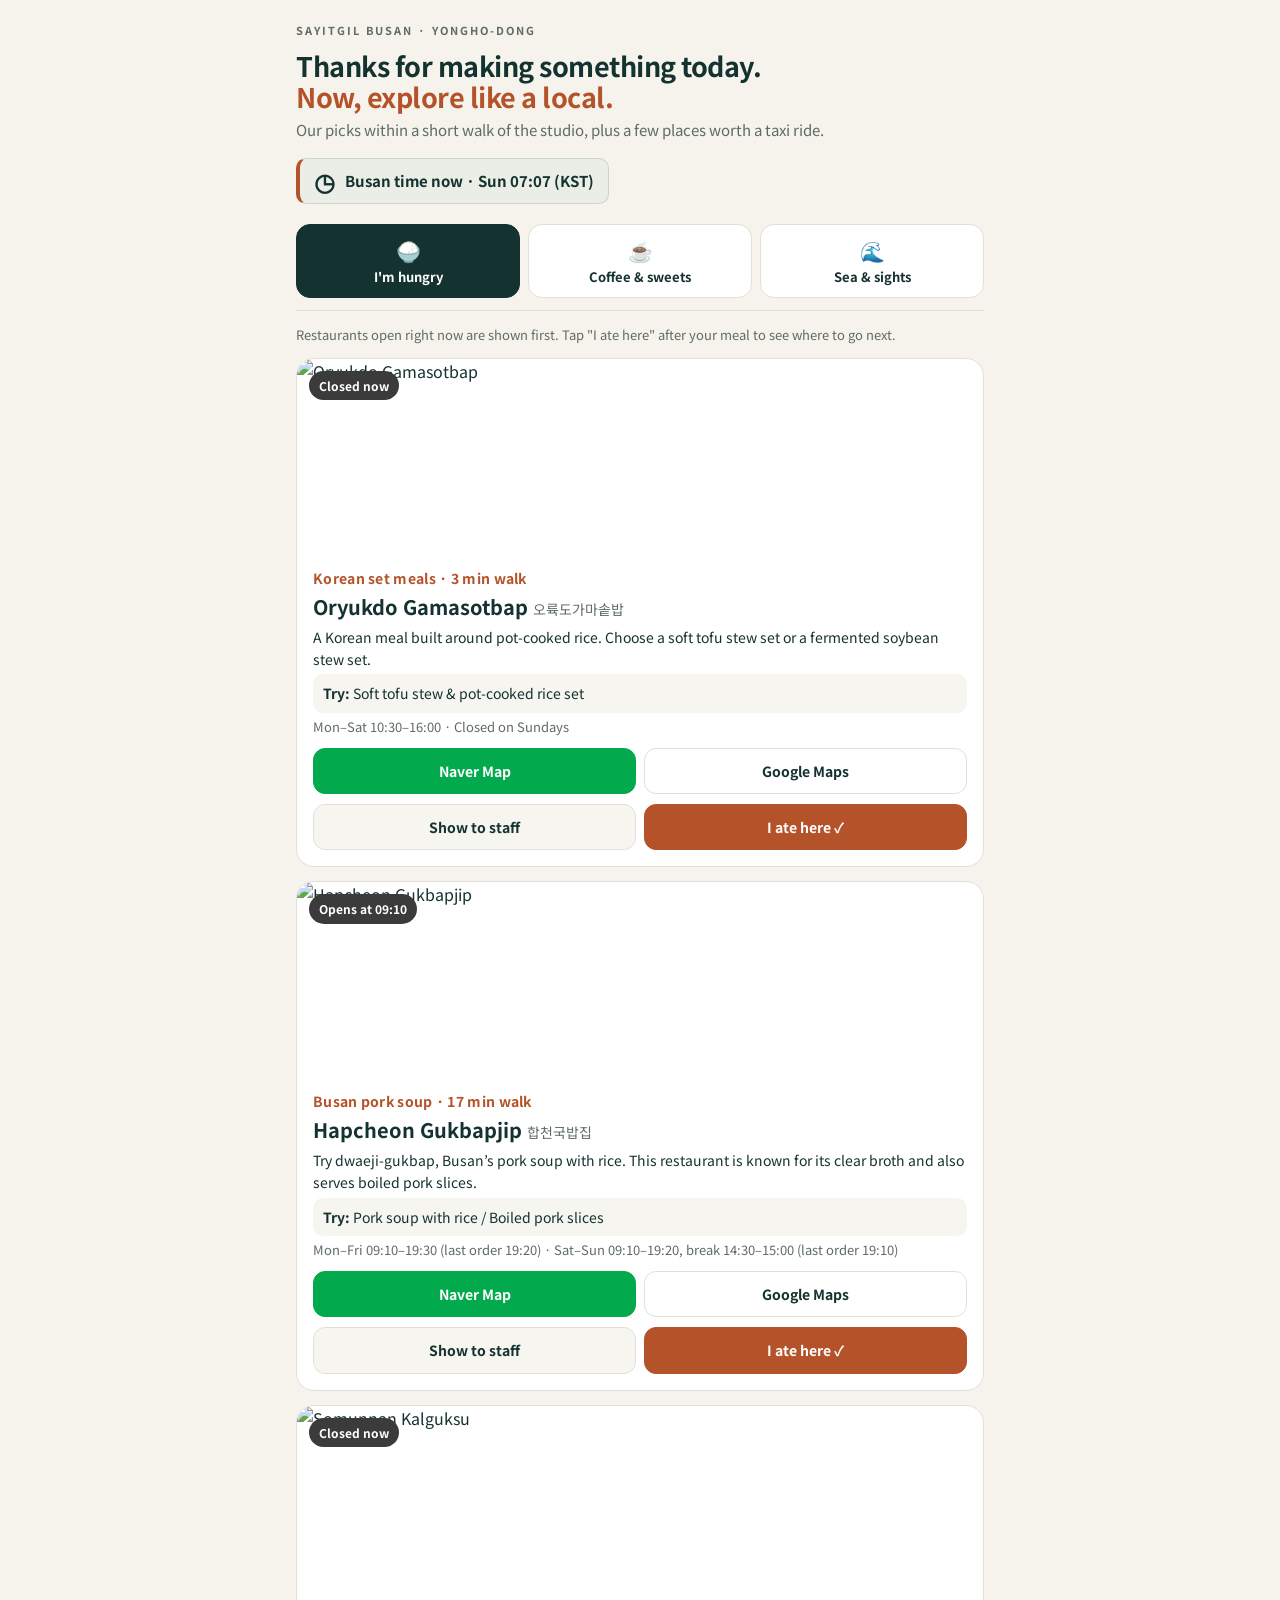
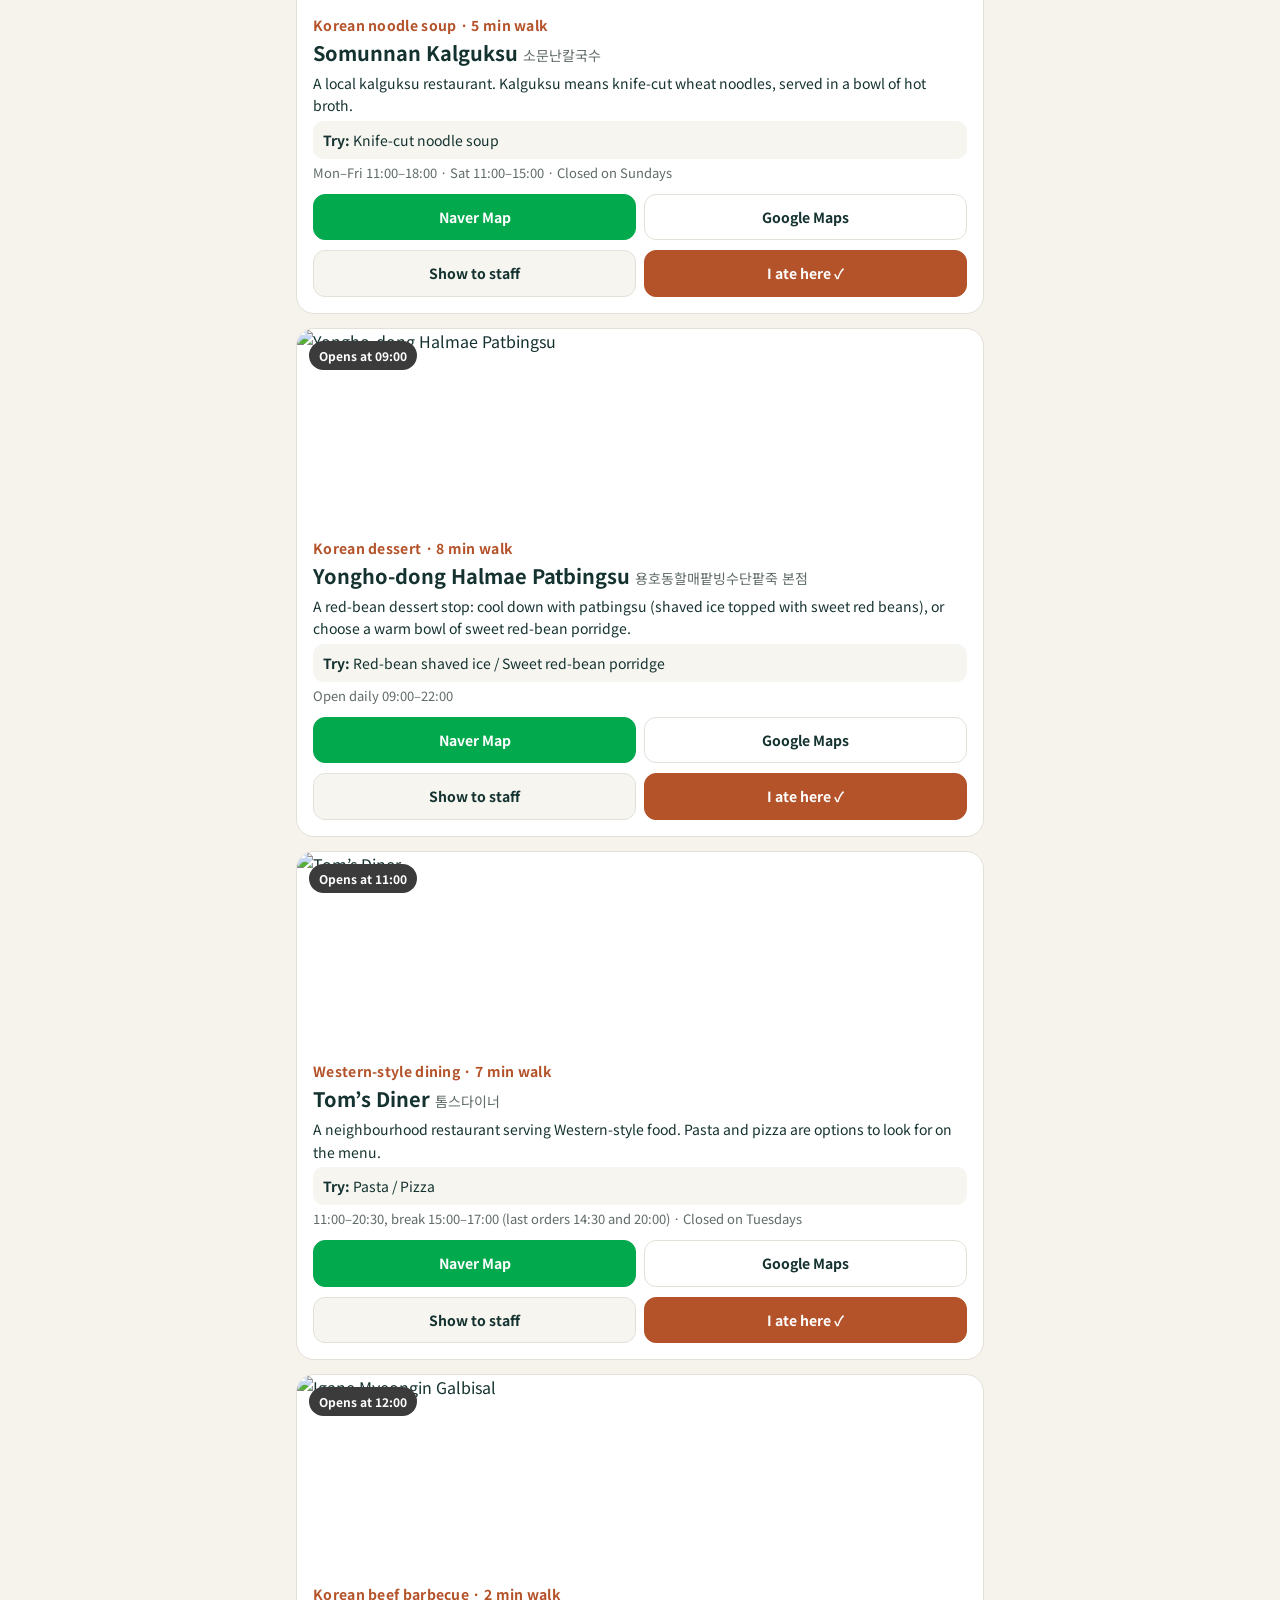
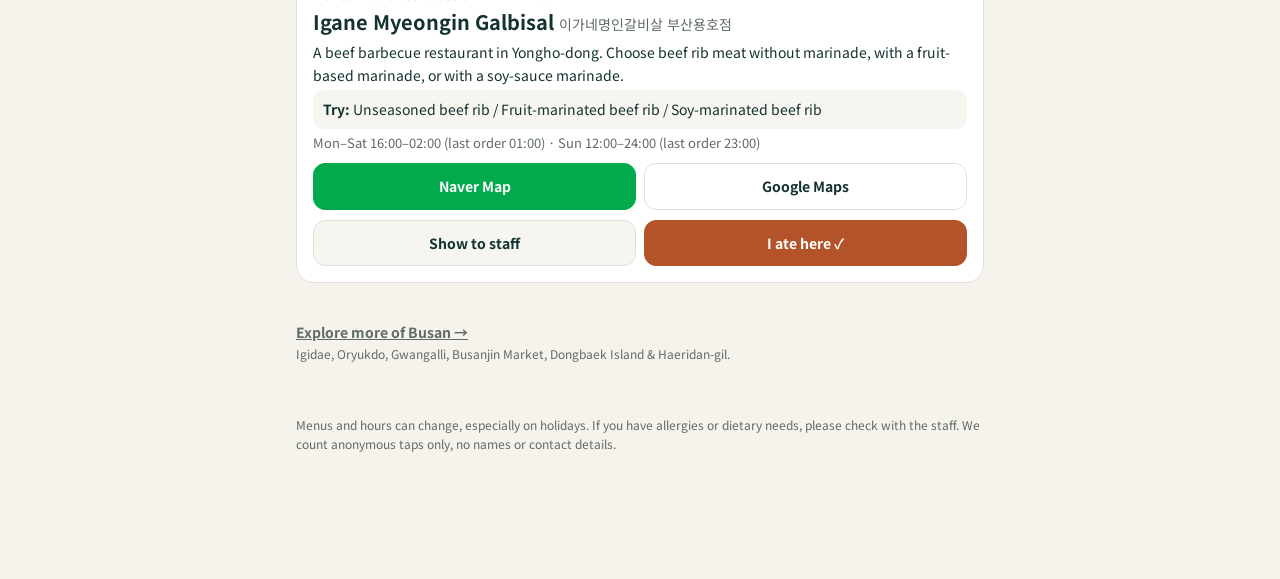
==== commit a7d77c96: "Add Explore more of Busan link above footer" ====
--- a/index.html
+++ b/index.html
@@ -1,5 +1,5 @@
 <!doctype html><html lang="en"><head><meta charset="utf-8"><meta name="viewport" content="width=device-width,initial-scale=1,viewport-fit=cover">
-<title>After class in Yongho · Sayitgil Busan</title><meta name="robots" content="noindex"><meta name="theme-color" content="#14322f"><link rel="stylesheet" href="https://cdn.jsdelivr.net/gh/fonts-archive/Paperlogy/Paperlogy.css"><link rel="preconnect" href="https://fonts.gstatic.com" crossorigin><link rel="stylesheet" href="https://fonts.googleapis.com/css2?family=Noto+Sans+KR:wght@400;500;700&display=swap">
+<title>After class in Yongho · Sayitgil Busan</title><meta name="theme-color" content="#14322f"><link rel="stylesheet" href="https://cdn.jsdelivr.net/gh/fonts-archive/Paperlogy/Paperlogy.css"><link rel="preconnect" href="https://fonts.gstatic.com" crossorigin><link rel="stylesheet" href="https://fonts.googleapis.com/css2?family=Noto+Sans+KR:wght@400;500;700&display=swap">
 <style>
 :root{--ink:#14322f;--text:#14322f;--paper:#f6f3ec;--accent:#b4532a;--muted:#5f6b66;--line:#e2e0d8;--soft:#ebeee6;--gold:#b4532a;--card:#fff}
 *{box-sizing:border-box}body{margin:0;background:var(--paper);color:var(--text);font-family:"Noto Sans KR",-apple-system,"Segoe UI",Arial,sans-serif;line-height:1.6;padding-bottom:84px}
@@ -73,6 +73,7 @@
 </div></article></section>
 <section id="coffee"><p class="sec-note">Independent cafés, closest first.</p><article class="card row" id="c1"><div class="pic"><img class="img" src="https://search.pstatic.net/common/?autoRotate=true&amp;quality=100&amp;type=f640_380&amp;src=https%3A%2F%2Fldb-phinf.pstatic.net%2F20250408_198%2F17440942046523njmf_JPEG%2F1000020209.jpg" alt="Cheongdam Coffee" loading="lazy" referrerpolicy="no-referrer"></div><div class="body"><p class="meta">2 min walk</p><h3>Cheongdam Coffee <span lang="ko">청담커피</span></h3><p>A small, quiet neighbourhood café. Visitors mention good coffee, lattes and cake.</p><p class="tipline">Small space; seating for groups may be limited.</p><div class="btns"><a class="b naver" href="https://map.naver.com/p/entry/place/1294607754" target="_blank" rel="noopener" data-log="map" data-target="c1">Naver Map</a><a class="b" href="https://www.google.com/maps/place/청담커피/data=!4m5!3m4!1s0x3568ec538e276563:0x432a32a608e9db84!16s%2Fg%2F11tmy55ch_" target="_blank" rel="noopener" data-log="map" data-target="c1">Google Maps</a></div></div></article><article class="card row" id="c2"><div class="pic"><img class="img" src="https://search.pstatic.net/common/?autoRotate=true&amp;quality=100&amp;type=f640_380&amp;src=https%3A%2F%2Fldb-phinf.pstatic.net%2F20211014_215%2F1634194682410yDHtW_JPEG%2Fic-prhcthgnZxWdDviXPPdGc.jpeg.jpg" alt="Dibless Café" loading="lazy" referrerpolicy="no-referrer"></div><div class="body"><p class="meta">8 min walk</p><h3>Dibless Café <span lang="ko">디블레스</span></h3><p>A neighbourhood coffee stop for a short sit-down break.</p><p class="tipline">Fewer traveller reviews so far.</p><div class="btns"><a class="b naver" href="https://map.naver.com/p/entry/place/1213912890" target="_blank" rel="noopener" data-log="map" data-target="c2">Naver Map</a><a class="b" href="https://www.google.com/maps/place/디블레스/data=!4m5!3m4!1s0x3568ed0fd8e3f609:0xc2f179de0c1e74ff!16s%2Fg%2F11rhc788st" target="_blank" rel="noopener" data-log="map" data-target="c2">Google Maps</a></div></div></article><article class="card row" id="c3"><div class="pic"><img class="img" src="https://search.pstatic.net/common/?autoRotate=true&amp;quality=100&amp;type=f640_380&amp;src=https%3A%2F%2Fldb-phinf.pstatic.net%2F20230412_62%2F1681292651654Uiuiu_JPEG%2F1681291494618.jpg" alt="Guumdal" loading="lazy" referrerpolicy="no-referrer"></div><div class="body"><p class="meta">10 min walk</p><h3>Guumdal <span lang="ko">구움달</span></h3><p>A small bake shop known locally for salt bread, financiers and other baked sweets.</p><p class="tipline">Closed on Sundays. Ask about nuts and dairy if you have allergies.</p><div class="btns"><a class="b naver" href="https://map.naver.com/p/entry/place/1072030729" target="_blank" rel="noopener" data-log="map" data-target="c3">Naver Map</a><a class="b" href="https://www.google.com/maps/search/%EA%B5%AC%EC%9B%80%EB%8B%AC%20%EB%B6%80%EC%82%B0%20%EB%82%A8%EA%B5%AC%20%EB%8F%99%EB%AA%85%EB%A1%9C146%EB%B2%88%EA%B8%B8%2075" target="_blank" rel="noopener" data-log="map" data-target="c3">Google Maps</a></div></div></article><article class="card row" id="c4"><div class="pic"><div class="img ph">Photo coming soon</div></div><div class="body"><p class="meta">10 min walk</p><h3>TOCO Coffee &amp; Toast <span lang="ko">TOCO 커피 토스트</span></h3><p>Coffee with homemade toast and fresh fruit juice.</p><p class="tipline">Just had a meal? A drink alone works well here.</p><div class="btns"><a class="b naver" href="https://map.naver.com/p/search/TOCO%20%EC%BB%A4%ED%94%BC%20%ED%86%A0%EC%8A%A4%ED%8A%B8" target="_blank" rel="noopener" data-log="map" data-target="c4">Naver Map</a><a class="b" href="https://www.google.com/maps/place/TOCO+커피+토스트/data=!4m5!3m4!1s0x3568ec55487337f5:0x6f109636ecffec1f!16s%2Fg%2F11f760lnqb" target="_blank" rel="noopener" data-log="map" data-target="c4">Google Maps</a></div></div></article><article class="card row" id="c5"><div class="pic"><img class="img" src="https://search.pstatic.net/common/?autoRotate=true&amp;quality=100&amp;type=f640_380&amp;src=https%3A%2F%2Fldb-phinf.pstatic.net%2F20210612_101%2F1623487497923dlBc3_JPEG%2FG9UQRdtO_Ypxdwh2UEwNmk8a.jpeg.jpg" alt="Ongsse" loading="lazy" referrerpolicy="no-referrer"></div><div class="body"><p class="meta">10 min walk</p><h3>Ongsse <span lang="ko">옹쎄</span></h3><p>Homemade flavoured milk, such as purple sweet potato, and freshly baked cookies.</p><p class="tipline">Closed on Sundays. The short route has stairs; the step-free route takes about 20 minutes.</p><div class="btns"><a class="b naver" href="https://map.naver.com/p/entry/place/1953212460" target="_blank" rel="noopener" data-log="map" data-target="c5">Naver Map</a><a class="b" href="https://www.google.com/maps/search/%EC%98%B9%EC%8E%84%20%EB%B6%80%EC%82%B0%20%EB%82%A8%EA%B5%AC%20%EB%8F%99%EB%AA%85%EB%A1%9C105%EB%B2%88%EA%B8%B8%20114" target="_blank" rel="noopener" data-log="map" data-target="c5">Google Maps</a></div></div></article><article class="card row" id="c6"><div class="pic"><img class="img" src="https://search.pstatic.net/common/?autoRotate=true&amp;quality=100&amp;type=f640_380&amp;src=https%3A%2F%2Fldb-phinf.pstatic.net%2F20221230_133%2F1672401008130FCHkk_JPEG%2FA787CB81-60DC-4523-ACAB-991A7A2D2A2C.jpeg" alt="Sorry Not Sorry Bakeshop" loading="lazy" referrerpolicy="no-referrer"></div><div class="body"><p class="meta">About 15 min walk</p><h3>Sorry Not Sorry Bakeshop <span lang="ko">쏘리낫쏘리 베이크샵</span></h3><p>A large bakeshop by Yongho Bay with views of Gwangan Bridge and the open sea.</p><p class="tipline">A longer walk, but a good end point after the Igidae coastal path.</p><div class="btns"><a class="b naver" href="https://map.naver.com/p/entry/place/1337703321" target="_blank" rel="noopener" data-log="map" data-target="c6">Naver Map</a><a class="b" href="https://www.google.com/maps/search/%EC%8F%98%EB%A6%AC%EB%82%AB%EC%8F%98%EB%A6%AC%20%EB%B2%A0%EC%9D%B4%ED%81%AC%EC%83%B5%20%EC%9A%A9%ED%98%B8%EB%8F%99" target="_blank" rel="noopener" data-log="map" data-target="c6">Google Maps</a></div></div></article></section>
 <section id="explore"><p class="sec-note">A short taxi ride away. Tap "Show to taxi driver" and show the screen.</p><article class="card row" id="p1"><div class="pic"><img class="img" src="https://search.pstatic.net/common/?autoRotate=true&amp;quality=100&amp;type=f640_380&amp;src=http%3A%2F%2Fblogfiles.naver.net%2F20141011_49%2Fwellbeingup_14130051939644annX_JPEG%2FDSC_8367.jpg" alt="Igidae Coastal Walk" loading="lazy" referrerpolicy="no-referrer"></div><div class="body"><p class="meta">Taxi about 7 min (≈₩4,800) to Dongsaengmal</p><h3>Igidae Coastal Walk <span lang="ko">이기대 해안산책로</span></h3><p>Rocky cliffs, a suspension bridge and wide views of Gwangan Bridge along the sea.</p><p class="tipline">The full trail takes about 2.5 hours. Try the short Dongsaengmal section after a meal; wear trainers.</p><div class="btns"><a class="b naver" href="https://map.naver.com/p/entry/place/16855498" target="_blank" rel="noopener" data-log="map" data-target="p1">Naver Map</a><a class="b" href="https://www.google.com/maps/place/이기대+해안+산책로/data=!4m5!3m4!1s0x3568ed1ac550c0af:0xa6672be7b7e79fc5!16s%2Fg%2F11f_vbx900" target="_blank" rel="noopener" data-log="map" data-target="p1">Google Maps</a></div><button class="b ghost" data-taxi="p1">Show to taxi driver</button></div></article><article class="card row" id="p2"><div class="pic"><img class="img" src="https://search.pstatic.net/common/?autoRotate=true&amp;quality=100&amp;type=f640_380&amp;src=http%3A%2F%2Fblogfiles.naver.net%2F20140903_111%2Fchoiat_1409755521178edoIe_JPEG%2F%25BF%25C0%25B7%25FA%25B5%25B53.jpg" alt="Oryukdo Skywalk &amp; Sunrise Park" loading="lazy" referrerpolicy="no-referrer"></div><div class="body"><p class="meta">Taxi about 9 min (≈₩5,500)</p><h3>Oryukdo Skywalk &amp; Sunrise Park <span lang="ko">오륙도 스카이워크 · 해맞이공원</span></h3><p>A short glass-floored walkway over the sea, with coastal views and a hillside park next to it.</p><p class="tipline">May close in strong wind or bad weather. Shoe covers are provided.</p><div class="btns"><a class="b naver" href="https://map.naver.com/p/entry/place/33461396" target="_blank" rel="noopener" data-log="map" data-target="p2">Naver Map</a><a class="b" href="https://www.google.com/maps/place/오륙도+스카이워크/data=!3m1!4b1!4m4!3m3!1s0x3568edc80add1255:0x199dcb0499a6db71!16s%2Fg%2F11b_2g4y89" target="_blank" rel="noopener" data-log="map" data-target="p2">Google Maps</a></div><button class="b ghost" data-taxi="p2">Show to taxi driver</button></div></article><article class="card row" id="p3"><div class="pic"><img class="img" src="https://search.pstatic.net/common/?autoRotate=true&amp;quality=100&amp;type=f640_380&amp;src=https%3A%2F%2Fpup-review-phinf.pstatic.net%2FMjAyNDA2MDRfNDAg%2FMDAxNzE3NTAwMjQyODE3.HB1CWaPYZvE-AsmrdRML4vkMNk1FpXj8x4QGjhaRzrIg.OnHyzi88B8qEsj2ZCzAVLVanH9xe5YdCi56ovj0tvmYg.JPEG%2FF9255754-4991-4A5C-B626-FB3BB264A47A.jpeg" alt="Yongho Starlight Park" loading="lazy" referrerpolicy="no-referrer"></div><div class="body"><p class="meta">Taxi about 7 min (≈₩4,800)</p><h3>Yongho Starlight Park <span lang="ko">용호별빛공원</span></h3><p>A seaside park for an easy stroll, with sunset and night views of Gwangan Bridge.</p><p class="tipline">It can be windy by the water.</p><div class="btns"><a class="b naver" href="https://map.naver.com/p/entry/place/1472413432" target="_blank" rel="noopener" data-log="map" data-target="p3">Naver Map</a><a class="b" href="https://www.google.com/maps/place/용호별빛공원/data=!3m1!4b1!4m4!3m3!1s0x3568ed3df05916ef:0x89fb3c04e17fcd8e!16s%2Fg%2F11p14cpdvs" target="_blank" rel="noopener" data-log="map" data-target="p3">Google Maps</a></div><button class="b ghost" data-taxi="p3">Show to taxi driver</button></div></article><article class="card row" id="p4"><div class="pic"><img class="img" src="https://search.pstatic.net/common/?autoRotate=true&amp;quality=100&amp;type=f640_380&amp;src=https%3A%2F%2Fldb-phinf.pstatic.net%2F20210205_133%2F1612495619862u4ssm_JPEG%2FbSc19QxSOOnK9aTxRd1hK07i.jpg" alt="UN Memorial Cemetery" loading="lazy" referrerpolicy="no-referrer"></div><div class="body"><p class="meta">Taxi about 6 min (≈₩4,800)</p><h3>UN Memorial Cemetery <span lang="ko">유엔기념공원</span></h3><p>The resting place of UN soldiers from the Korean War, with calm, well-kept gardens.</p><p class="tipline">A memorial site: please keep quiet and follow the signs.</p><div class="btns"><a class="b naver" href="https://map.naver.com/p/entry/place/1244261781" target="_blank" rel="noopener" data-log="map" data-target="p4">Naver Map</a><a class="b" href="https://www.google.com/maps/place/유엔기념공원/data=!4m5!3m4!1s0x3568ec11b86d60d5:0xa56870070693071f!16s%2Fm%2F0ynw6gb" target="_blank" rel="noopener" data-log="map" data-target="p4">Google Maps</a></div><button class="b ghost" data-taxi="p4">Show to taxi driver</button></div></article><article class="card row" id="p5"><div class="pic"><img class="img" src="https://search.pstatic.net/common/?autoRotate=true&amp;quality=100&amp;type=f640_380&amp;src=https%3A%2F%2Fldb-phinf.pstatic.net%2F20250815_163%2F1755214729200aRnPM_JPEG%2FIMG_6817.jpeg" alt="Busan Museum" loading="lazy" referrerpolicy="no-referrer"></div><div class="body"><p class="meta">Taxi about 7 min (≈₩5,300)</p><h3>Busan Museum <span lang="ko">부산박물관</span></h3><p>Free museum on the history and culture of Busan. A good indoor choice on a rainy day.</p><p class="tipline">09:00–18:00, last entry 17:00. Closed on Mondays (holiday exceptions apply).</p><div class="btns"><a class="b naver" href="https://map.naver.com/p/entry/place/11621168" target="_blank" rel="noopener" data-log="map" data-target="p5">Naver Map</a><a class="b" href="https://www.google.com/maps/place/부산박물관/data=!4m5!3m4!1s0x3568ec5e4feeb18f:0x5fa80d0ce105e488!16s%2Fg%2F12mkyd57p" target="_blank" rel="noopener" data-log="map" data-target="p5">Google Maps</a></div><button class="b ghost" data-taxi="p5">Show to taxi driver</button></div></article><article class="card row" id="p6"><div class="pic"><img class="img" src="https://search.pstatic.net/common/?autoRotate=true&amp;quality=100&amp;type=f640_380&amp;src=https%3A%2F%2Fldb-phinf.pstatic.net%2F20150831_95%2F1441026059695emx2u_JPEG%2F116360403469671_0.jpg" alt="Peace Park &amp; Busan Arboretum" loading="lazy" referrerpolicy="no-referrer"></div><div class="body"><p class="meta">Taxi about 5 min (≈₩4,800)</p><h3>Peace Park &amp; Busan Arboretum <span lang="ko">평화공원 · 수목전시원</span></h3><p>Open lawns, ponds and tree gardens for a quiet walk. Easy to combine with the museum and UN cemetery.</p><p class="tipline">Outdoor walk; check the weather.</p><div class="btns"><a class="b naver" href="https://map.naver.com/p/entry/place/13350570" target="_blank" rel="noopener" data-log="map" data-target="p6">Naver Map</a><a class="b" href="https://www.google.com/maps/place/평화공원/data=!4m5!3m4!1s0x3568ec59b7a573c3:0xcb6973d69dc84193!16s%2Fg%2F1td9s_6x" target="_blank" rel="noopener" data-log="map" data-target="p6">Google Maps</a></div><button class="b ghost" data-taxi="p6">Show to taxi driver</button></div></article><article class="card row" id="p7"><div class="pic"><div class="img ph">Photo coming soon</div></div><div class="body"><p class="meta">8 min walk</p><h3>Yongho Alley Market <span lang="ko">용호골목시장</span></h3><p>A small everyday local market to see neighbourhood life in Busan.</p><p class="tipline">Shop hours vary. Ask before taking close-up photos of people.</p><div class="btns"><a class="b naver" href="https://map.naver.com/p/entry/place/32960469" target="_blank" rel="noopener" data-log="map" data-target="p7">Naver Map</a><a class="b" href="https://www.google.com/maps/search/%EC%9A%A9%ED%98%B8%EA%B3%A8%EB%AA%A9%EC%8B%9C%EC%9E%A5" target="_blank" rel="noopener" data-log="map" data-target="p7">Google Maps</a></div><button class="b ghost" data-taxi="p7">Show to taxi driver</button></div></article><article class="card row" id="p8"><div class="pic"><img class="img" src="https://search.pstatic.net/common/?autoRotate=true&amp;quality=100&amp;type=f640_380&amp;src=https%3A%2F%2Fpup-review-phinf.pstatic.net%2FMjAyNjA2MjdfMjE4%2FMDAxNzgyNTY2MzAyNTgy.NuVbDpk9y0kl0XlQtGkxWkJY_4-hUQkoHQWI6BM-f4Ug.pom825QTNUozT9vNA1ekkEciwMYO-ZXrLH8KqYBdeLkg.JPEG%2F20260627_111753.jpg.jpg" alt="Sinseondae Lookout" loading="lazy" referrerpolicy="no-referrer"></div><div class="body"><p class="meta">By taxi</p><h3>Sinseondae Lookout <span lang="ko">신선대 전망대</span></h3><p>A quieter lookout over Busan port, container docks and passing ships.</p><p class="tipline">Uphill paths; not ideal if walking is difficult.</p><div class="btns"><a class="b naver" href="https://map.naver.com/p/entry/place/16860177" target="_blank" rel="noopener" data-log="map" data-target="p8">Naver Map</a><a class="b" href="https://www.google.com/maps/search/%EC%8B%A0%EC%84%A0%EB%8C%80%20%EC%A0%84%EB%A7%9D%EB%8C%80%20%EB%B6%80%EC%82%B0%20%EB%82%A8%EA%B5%AC" target="_blank" rel="noopener" data-log="map" data-target="p8">Google Maps</a></div><button class="b ghost" data-taxi="p8">Show to taxi driver</button></div></article><article class="card row" id="p9"><div class="pic"><img class="img" src="https://search.pstatic.net/common/?autoRotate=true&amp;quality=100&amp;type=f640_380&amp;src=https%3A%2F%2Fpup-review-phinf.pstatic.net%2FMjAyNjA5MTNfMjg2%2FMDAxNzg5Mjk1NDU1ODA3.kLwpb9sVhxXdt0hoJFKrbHQVgJ7NhFNClWnTQ4EKyTYg.Cz44CNKqUA089yo5-iiw98qJEeChDgf6mgnxvWS_OiUg.JPEG%2F1000020640.jpg.jpg" alt="Hwangnyeongsan Viewpoint" loading="lazy" referrerpolicy="no-referrer"></div><div class="body"><p class="meta">By taxi (evening trip)</p><h3>Hwangnyeongsan Viewpoint <span lang="ko">황령산 전망쉼터</span></h3><p>A hilltop viewpoint over the whole city, best for night views.</p><p class="tipline">Arrange a taxi back before going up; it is dark and windy at night.</p><div class="btns"><a class="b naver" href="https://map.naver.com/p/entry/place/36247128" target="_blank" rel="noopener" data-log="map" data-target="p9">Naver Map</a><a class="b" href="https://www.google.com/maps/search/%ED%99%A9%EB%A0%B9%EC%82%B0%20%EC%A0%84%EB%A7%9D%EC%89%BC%ED%84%B0" target="_blank" rel="noopener" data-log="map" data-target="p9">Google Maps</a></div><button class="b ghost" data-taxi="p9">Show to taxi driver</button></div></article><article class="card row" id="p10"><div class="pic"><img class="img" src="https://search.pstatic.net/common/?autoRotate=true&amp;quality=100&amp;type=f640_380&amp;src=https%3A%2F%2Fldb-phinf.pstatic.net%2F20220610_202%2F1654835122718jYvu4_JPEG%2F0._%25C0%25AF%25BF%25A3%25C6%25F2%25C8%25AD%25B1%25E2%25B3%25E4%25B0%25FC_%25C0%25FC%25B0%25E6.jpg" alt="UN Peace Memorial Hall" loading="lazy" referrerpolicy="no-referrer"></div><div class="body"><p class="meta">Taxi about 7 min (≈₩5,000)</p><h3>UN Peace Memorial Hall <span lang="ko">유엔평화기념관</span></h3><p>Indoor exhibitions on the Korean War and international support.</p><p class="tipline">A rainy-day option. Check opening days before you go.</p><div class="btns"><a class="b naver" href="https://map.naver.com/p/entry/place/38491224" target="_blank" rel="noopener" data-log="map" data-target="p10">Naver Map</a><a class="b" href="https://www.google.com/maps/place/유엔평화기념관/data=!4m5!3m4!1s0x3568ec5d1331bfa9:0x3adca6591cf8b00e!16s%2Fg%2F11gk_34m89" target="_blank" rel="noopener" data-log="map" data-target="p10">Google Maps</a></div><button class="b ghost" data-taxi="p10">Show to taxi driver</button></div></article><article class="card row" id="p11"><div class="pic"><img class="img" src="https://search.pstatic.net/common/?autoRotate=true&amp;quality=100&amp;type=f640_380&amp;src=https%3A%2F%2Fldb-phinf.pstatic.net%2F20260112_150%2F1768191843014RrdvQ_JPEG%2F%25BF%25AA%25BB%25E7%25B0%25FC%25C0%25FC%25B0%25E6_%25282%2529.jpg" alt="National Memorial Museum of Forced Mobilization" loading="lazy" referrerpolicy="no-referrer"></div><div class="body"><p class="meta">Taxi about 7 min (≈₩4,900)</p><h3>National Memorial Museum of Forced Mobilization <span lang="ko">국립일제강제동원역사관</span></h3><p>A museum on forced mobilization under Japanese rule, for visitors interested in modern Korean history.</p><p class="tipline">Serious subject matter. Closed on Mondays.</p><div class="btns"><a class="b naver" href="https://map.naver.com/p/entry/place/157462251" target="_blank" rel="noopener" data-log="map" data-target="p11">Naver Map</a><a class="b" href="https://www.google.com/maps/place/국립일제강제동원역사관/data=!4m5!3m4!1s0x3568ec5d671e45a9:0x3e877c48dd37ce9b!16s%2Fg%2F11ghrc379t" target="_blank" rel="noopener" data-log="map" data-target="p11">Google Maps</a></div><button class="b ghost" data-taxi="p11">Show to taxi driver</button></div></article><article class="card row" id="p12"><div class="pic"><img class="img" src="https://search.pstatic.net/common/?autoRotate=true&amp;quality=100&amp;type=f640_380&amp;src=https%3A%2F%2Fldb-phinf.pstatic.net%2F20250121_102%2F1737454195052jTrup_JPEG%2FKakaoTalk_20250121_190902012.jpg" alt="Daeyeon Culture Alley" loading="lazy" referrerpolicy="no-referrer"></div><div class="body"><p class="meta">By taxi</p><h3>Daeyeon Culture Alley <span lang="ko">대연동 문화골목</span></h3><p>A small alley of galleries, a tiny theatre and cafés in old houses.</p><p class="tipline">Some spaces are private; keep voices low.</p><div class="btns"><a class="b naver" href="https://map.naver.com/p/entry/place/37384107" target="_blank" rel="noopener" data-log="map" data-target="p12">Naver Map</a><a class="b" href="https://www.google.com/maps/search/%EB%8C%80%EC%97%B0%EB%8F%99%20%EB%AC%B8%ED%99%94%EA%B3%A8%EB%AA%A9" target="_blank" rel="noopener" data-log="map" data-target="p12">Google Maps</a></div><button class="b ghost" data-taxi="p12">Show to taxi driver</button></div></article><article class="card row" id="p13"><div class="pic"><img class="img" src="https://search.pstatic.net/common/?autoRotate=true&amp;quality=100&amp;type=f640_380&amp;src=http%3A%2F%2Fimgnews.naver.com%2Fimage%2F082%2F2010%2F12%2F16%2F20101216000053_0.jpg" alt="Baegunpo" loading="lazy" referrerpolicy="no-referrer"></div><div class="body"><p class="meta">By taxi</p><h3>Baegunpo <span lang="ko">백운포</span></h3><p>A seaside sports park and breakwater with open ocean views.</p><p class="tipline">Little shade; bring sun protection in the daytime.</p><div class="btns"><a class="b naver" href="https://map.naver.com/p/entry/place/13333460" target="_blank" rel="noopener" data-log="map" data-target="p13">Naver Map</a><a class="b" href="https://www.google.com/maps/search/%EB%B0%B1%EC%9A%B4%ED%8F%AC%20%EC%B2%B4%EC%9C%A1%EA%B3%B5%EC%9B%90" target="_blank" rel="noopener" data-log="map" data-target="p13">Google Maps</a></div><button class="b ghost" data-taxi="p13">Show to taxi driver</button></div></article></section>
+<div class="foot"><a href="https://sayitgil-busan-sea-and-beads.fuzzyghost18.chatgpt.site/" target="_blank" rel="noopener noreferrer" style="font-size:14px;font-weight:700">Explore more of Busan →</a><br>Igidae, Oryukdo, Gwangalli, Busanjin Market, Dongbaek Island &amp; Haeridan-gil.</div>
 <p class="foot">Menus and hours can change, especially on holidays. If you have allergies or dietary needs, please check with the staff. We count anonymous taps only, no names or contact details.</p></div>
 <div class="sheet-bg" id="bg"></div><div class="sheet" id="sheet" role="dialog" aria-modal="true"><button class="x" id="x" aria-label="Close">×</button><div id="sheetBody"></div></div>
 <script>
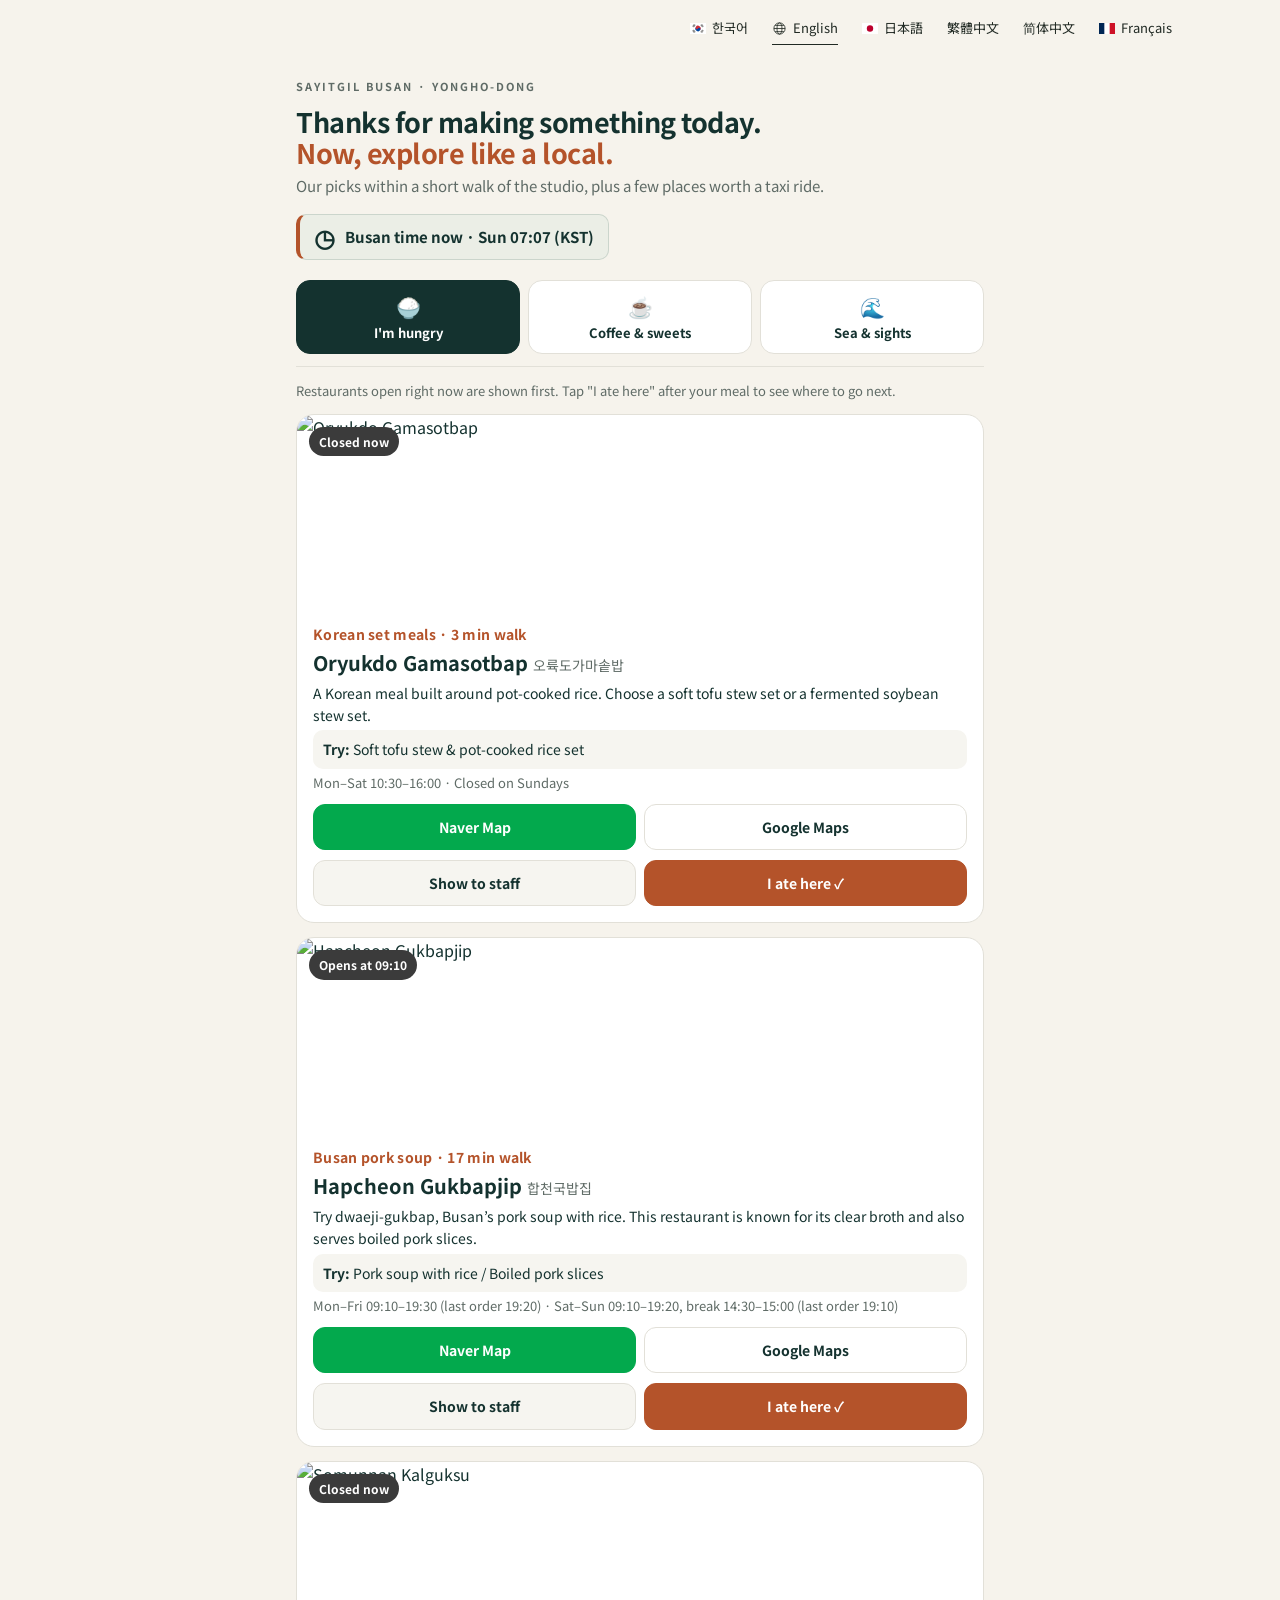
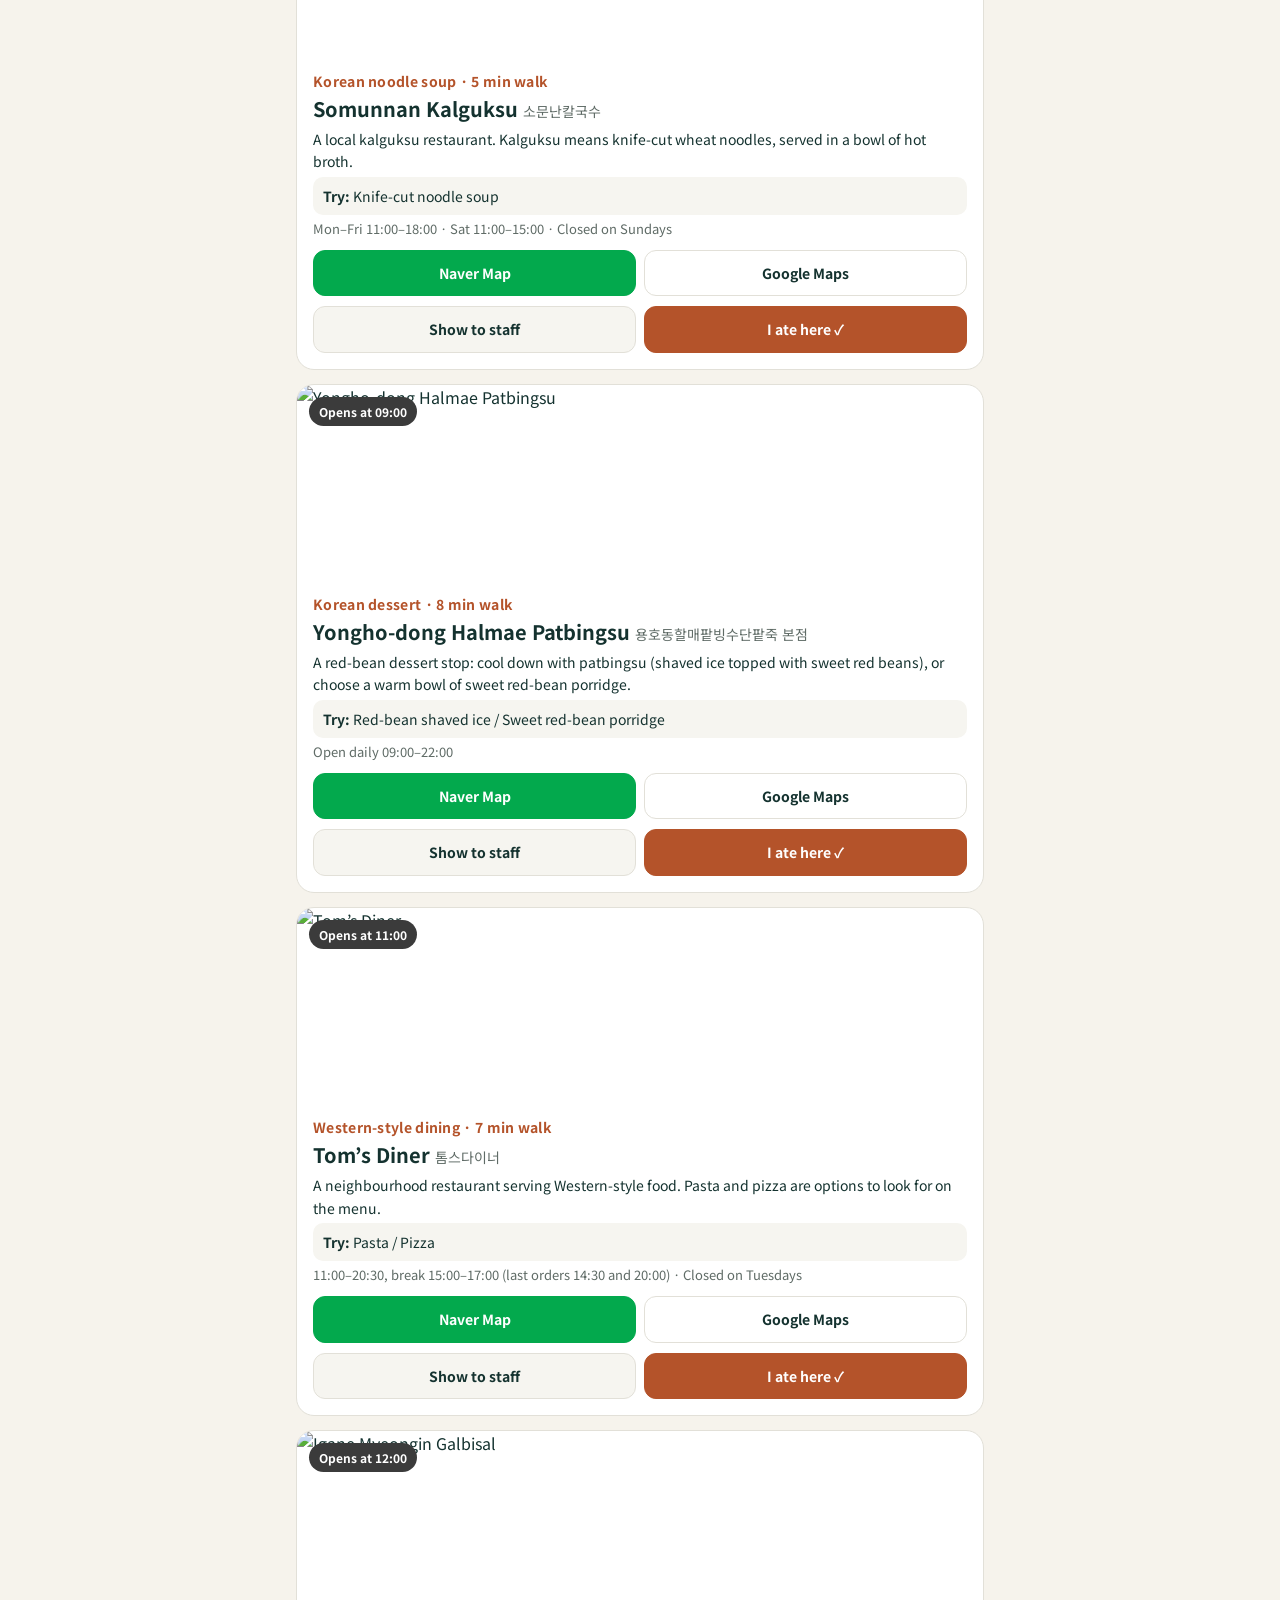
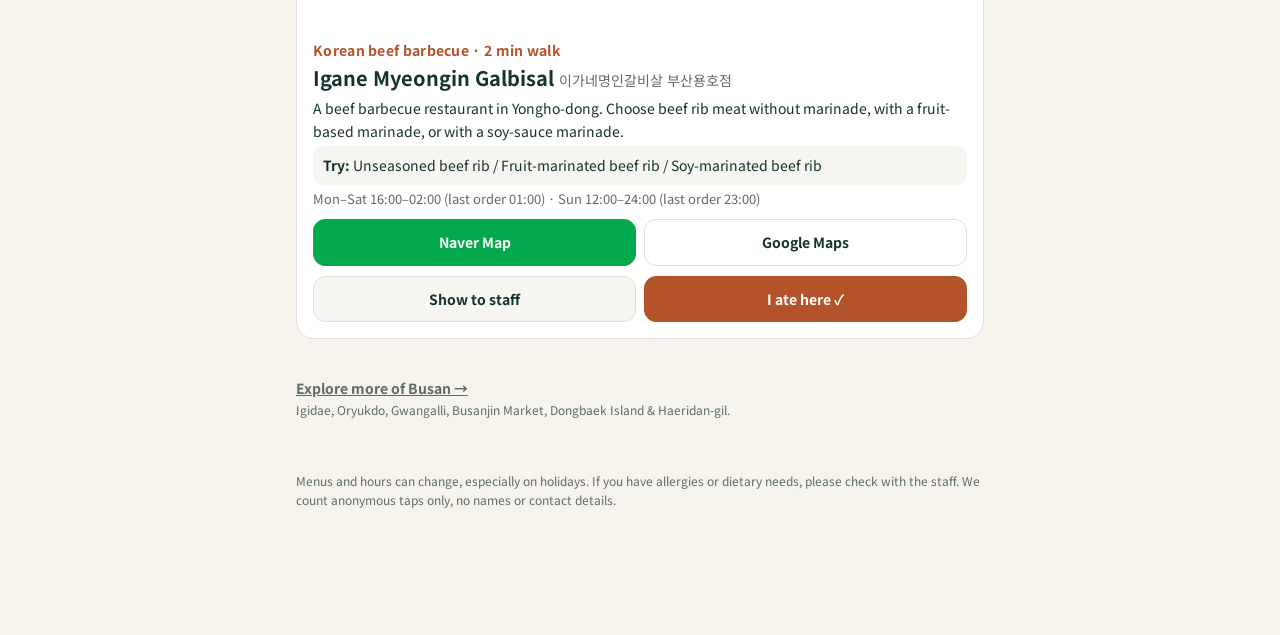
==== commit 2bc1ad9c: "Publish six-language customer experience" ====
--- a/index.html
+++ b/index.html
@@ -1,5 +1,7 @@
-<!doctype html><html lang="en"><head><meta charset="utf-8"><meta name="viewport" content="width=device-width,initial-scale=1,viewport-fit=cover">
-<title>After class in Yongho · Sayitgil Busan</title><meta name="theme-color" content="#14322f"><link rel="stylesheet" href="https://cdn.jsdelivr.net/gh/fonts-archive/Paperlogy/Paperlogy.css"><link rel="preconnect" href="https://fonts.gstatic.com" crossorigin><link rel="stylesheet" href="https://fonts.googleapis.com/css2?family=Noto+Sans+KR:wght@400;500;700&display=swap">
+<!DOCTYPE html>
+
+<html lang="en"><head><meta charset="utf-8"/><meta content="width=device-width,initial-scale=1,viewport-fit=cover" name="viewport"/>
+<title>After class in Yongho · Sayitgil Busan</title><meta content="#14322f" name="theme-color"/><link href="https://cdn.jsdelivr.net/gh/fonts-archive/Paperlogy/Paperlogy.css" rel="stylesheet"/><link crossorigin="" href="https://fonts.gstatic.com" rel="preconnect"/><link href="https://fonts.googleapis.com/css2?family=Noto+Sans+KR:wght@400;500;700&amp;display=swap" rel="stylesheet"/>
 <style>
 :root{--ink:#14322f;--text:#14322f;--paper:#f6f3ec;--accent:#b4532a;--muted:#5f6b66;--line:#e2e0d8;--soft:#ebeee6;--gold:#b4532a;--card:#fff}
 *{box-sizing:border-box}body{margin:0;background:var(--paper);color:var(--text);font-family:"Noto Sans KR",-apple-system,"Segoe UI",Arial,sans-serif;line-height:1.6;padding-bottom:84px}
@@ -29,59 +31,60 @@
 textarea{width:100%;border:1px solid var(--line);border-radius:10px;padding:10px;font:inherit}.send{margin-top:8px;width:100%}
 .big{text-align:center;padding:10px 0}.big .ko{font-size:34px;font-weight:800;line-height:1.3;margin:10px 0}.big .ko2{font-size:24px;font-weight:700;margin:8px 0}.big .en{color:var(--muted);font-size:14px}
 .foot{font-size:12px;color:var(--muted);padding:10px 0 30px}
-</style></head><body>
-<div class="wrap"><header class="hero"><div class="brand">SAYITGIL BUSAN · YONGHO-DONG</div>
-<h1>Thanks for making something today.<br><em>Now, explore like a local.</em></h1>
+</style><link href="./i18n/language.css" rel="stylesheet"/><script src="./i18n/catalogs.js"></script><script src="./i18n/language.js"></script></head><body><nav aria-label="Language" class="language-nav food-language"></nav>
+<div class="wrap"><header class="hero"><div class="brand"><a href="https://www.sayitgil.net/en/" style="color:inherit;text-decoration:none">SAYITGIL BUSAN · YONGHO-DONG</a></div>
+<h1>Thanks for making something today.<br/><em>Now, explore like a local.</em></h1>
 <p>Our picks within a short walk of the studio, plus a few places worth a taxi ride.</p><p class="now" id="now"></p></header>
-<nav class="tabs" role="tablist"><button class="tab on" data-tab="eat"><span>🍚</span>I'm hungry</button><button class="tab" data-tab="coffee"><span>☕</span>Coffee & sweets</button><button class="tab" data-tab="explore"><span>🌊</span>Sea & sights</button></nav>
-<section id="eat" class="on"><p class="sec-note">Restaurants open right now are shown first. Tap "I ate here" after your meal to see where to go next.</p><article class="card" id="place-1" data-pid="place-1">
-<div class="pic"><img class="img" src="https://ldb-phinf.pstatic.net/20241015_272/172894948213349FOu_JPEG/IMG_6342.jpeg" alt="Oryukdo Gamasotbap" loading="lazy" referrerpolicy="no-referrer"><span class="status" data-status="place-1"></span></div>
+<nav class="tabs" role="tablist"><button class="tab on" data-tab="eat"><span>🍚</span>I'm hungry</button><button class="tab" data-tab="coffee"><span>☕</span>Coffee &amp; sweets</button><button class="tab" data-tab="explore"><span>🌊</span>Sea &amp; sights</button></nav>
+<section class="on" id="eat"><p class="sec-note">Restaurants open right now are shown first. Tap "I ate here" after your meal to see where to go next.</p><article class="card" data-pid="place-1" id="place-1">
+<div class="pic"><img alt="Oryukdo Gamasotbap" class="img" loading="lazy" referrerpolicy="no-referrer" src="https://ldb-phinf.pstatic.net/20241015_272/172894948213349FOu_JPEG/IMG_6342.jpeg"/><span class="status" data-status="place-1"></span></div>
 <div class="body"><p class="meta">Korean set meals · 3 min walk</p><h3>Oryukdo Gamasotbap <span lang="ko">오륙도가마솥밥</span></h3>
 <p>A Korean meal built around pot-cooked rice. Choose a soft tofu stew set or a fermented soybean stew set.</p><p class="try"><b>Try:</b> Soft tofu stew &amp; pot-cooked rice set</p><p class="hours">Mon–Sat 10:30–16:00 · Closed on Sundays</p>
-<div class="btns"><a class="b naver" href="https://map.naver.com/p/entry/place/1830306244" target="_blank" rel="noopener" data-log="map" data-target="place-1">Naver Map</a><a class="b" href="https://www.google.com/maps/place/%EB%B6%80%EC%82%B0%EA%B4%91%EC%97%AD%EC%8B%9C%20%EB%82%A8%EA%B5%AC%20%EB%8F%99%EB%AA%85%EB%A1%9C131%EB%B2%88%EA%B8%B8%2035%201%EC%B8%B5/data=!4m2!3m1!1s0x3568ec54985c5075:0xee95b2152bd0763e" target="_blank" rel="noopener" data-log="map" data-target="place-1">Google Maps</a></div>
+<div class="btns"><a class="b naver" data-log="map" data-target="place-1" href="https://map.naver.com/p/entry/place/1830306244" rel="noopener" target="_blank">Naver Map</a><a class="b" data-log="map" data-target="place-1" href="https://www.google.com/maps/place/%EB%B6%80%EC%82%B0%EA%B4%91%EC%97%AD%EC%8B%9C%20%EB%82%A8%EA%B5%AC%20%EB%8F%99%EB%AA%85%EB%A1%9C131%EB%B2%88%EA%B8%B8%2035%201%EC%B8%B5/data=!4m2!3m1!1s0x3568ec54985c5075:0xee95b2152bd0763e" rel="noopener" target="_blank">Google Maps</a></div>
 <div class="btns"><button class="b ghost" data-staff="place-1">Show to staff</button><button class="b ate" data-ate="place-1">I ate here ✓</button></div>
-</div></article><article class="card" id="place-2" data-pid="place-2">
-<div class="pic"><img class="img" src="https://ldb-phinf.pstatic.net/20210924_244/1632471199690FQ6Xm_JPEG/7E9LBr5QGavLhY8jF3BwoX53.jpeg.jpg" alt="Hapcheon Gukbapjip" loading="lazy" referrerpolicy="no-referrer"><span class="status" data-status="place-2"></span></div>
+</div></article><article class="card" data-pid="place-2" id="place-2">
+<div class="pic"><img alt="Hapcheon Gukbapjip" class="img" loading="lazy" referrerpolicy="no-referrer" src="https://ldb-phinf.pstatic.net/20210924_244/1632471199690FQ6Xm_JPEG/7E9LBr5QGavLhY8jF3BwoX53.jpeg.jpg"/><span class="status" data-status="place-2"></span></div>
 <div class="body"><p class="meta">Busan pork soup · 17 min walk</p><h3>Hapcheon Gukbapjip <span lang="ko">합천국밥집</span></h3>
 <p>Try dwaeji-gukbap, Busan’s pork soup with rice. This restaurant is known for its clear broth and also serves boiled pork slices.</p><p class="try"><b>Try:</b> Pork soup with rice / Boiled pork slices</p><p class="hours">Mon–Fri 09:10–19:30 (last order 19:20) · Sat–Sun 09:10–19:20, break 14:30–15:00 (last order 19:10)</p>
-<div class="btns"><a class="b naver" href="https://map.naver.com/p/entry/place/11872316" target="_blank" rel="noopener" data-log="map" data-target="place-2">Naver Map</a><a class="b" href="https://www.google.com/maps/place/%EB%B6%80%EC%82%B0%EA%B4%91%EC%97%AD%EC%8B%9C%20%EB%82%A8%EA%B5%AC%20%EC%9A%A9%ED%98%B8%EB%A1%9C%20235/data=!4m2!3m1!1s0x3568ec4b67caaf8d:0x3fe3a0c62508ea01" target="_blank" rel="noopener" data-log="map" data-target="place-2">Google Maps</a></div>
+<div class="btns"><a class="b naver" data-log="map" data-target="place-2" href="https://map.naver.com/p/entry/place/11872316" rel="noopener" target="_blank">Naver Map</a><a class="b" data-log="map" data-target="place-2" href="https://www.google.com/maps/place/%EB%B6%80%EC%82%B0%EA%B4%91%EC%97%AD%EC%8B%9C%20%EB%82%A8%EA%B5%AC%20%EC%9A%A9%ED%98%B8%EB%A1%9C%20235/data=!4m2!3m1!1s0x3568ec4b67caaf8d:0x3fe3a0c62508ea01" rel="noopener" target="_blank">Google Maps</a></div>
 <div class="btns"><button class="b ghost" data-staff="place-2">Show to staff</button><button class="b ate" data-ate="place-2">I ate here ✓</button></div>
-</div></article><article class="card" id="place-3" data-pid="place-3">
-<div class="pic"><img class="img" src="https://blogfiles.pstatic.net/MjAyNjA2MjFfMjU5/MDAxNzgyMDIwNzA3MTg0.H0e2p5HcQDhl98rCZBnxb_e-dEkC084KfblB9vG4Sy0g.vjrrJ6dzkmxT0JJt6F-TDhiuoZlEofeDRNUsUdRtZKog.JPEG/P1420120.JPG/740x494" alt="Somunnan Kalguksu" loading="lazy" referrerpolicy="no-referrer"><span class="status" data-status="place-3"></span></div>
+</div></article><article class="card" data-pid="place-3" id="place-3">
+<div class="pic"><img alt="Somunnan Kalguksu" class="img" loading="lazy" referrerpolicy="no-referrer" src="https://blogfiles.pstatic.net/MjAyNjA2MjFfMjU5/MDAxNzgyMDIwNzA3MTg0.H0e2p5HcQDhl98rCZBnxb_e-dEkC084KfblB9vG4Sy0g.vjrrJ6dzkmxT0JJt6F-TDhiuoZlEofeDRNUsUdRtZKog.JPEG/P1420120.JPG/740x494"/><span class="status" data-status="place-3"></span></div>
 <div class="body"><p class="meta">Korean noodle soup · 5 min walk</p><h3>Somunnan Kalguksu <span lang="ko">소문난칼국수</span></h3>
 <p>A local kalguksu restaurant. Kalguksu means knife-cut wheat noodles, served in a bowl of hot broth.</p><p class="try"><b>Try:</b> Knife-cut noodle soup</p><p class="hours">Mon–Fri 11:00–18:00 · Sat 11:00–15:00 · Closed on Sundays</p>
-<div class="btns"><a class="b naver" href="https://map.naver.com/p/entry/place/32071299" target="_blank" rel="noopener" data-log="map" data-target="place-3">Naver Map</a><a class="b" href="https://www.google.com/maps/place/%EB%B6%80%EC%82%B0%EA%B4%91%EC%97%AD%EC%8B%9C%20%EB%82%A8%EA%B5%AC%20%EC%9A%A9%ED%98%B8%EB%A1%9C110%EB%B2%88%EA%B8%B8%2038/data=!4m2!3m1!1s0x3568ec548a94658f:0xa4f43a1391c0700e" target="_blank" rel="noopener" data-log="map" data-target="place-3">Google Maps</a></div>
+<div class="btns"><a class="b naver" data-log="map" data-target="place-3" href="https://map.naver.com/p/entry/place/32071299" rel="noopener" target="_blank">Naver Map</a><a class="b" data-log="map" data-target="place-3" href="https://www.google.com/maps/place/%EB%B6%80%EC%82%B0%EA%B4%91%EC%97%AD%EC%8B%9C%20%EB%82%A8%EA%B5%AC%20%EC%9A%A9%ED%98%B8%EB%A1%9C110%EB%B2%88%EA%B8%B8%2038/data=!4m2!3m1!1s0x3568ec548a94658f:0xa4f43a1391c0700e" rel="noopener" target="_blank">Google Maps</a></div>
 <div class="btns"><button class="b ghost" data-staff="place-3">Show to staff</button><button class="b ate" data-ate="place-3">I ate here ✓</button></div>
-</div></article><article class="card" id="place-4" data-pid="place-4">
-<div class="pic"><img class="img" src="https://ldb-phinf.pstatic.net/20240706_250/1720232898418E0jLK_JPEG/1000068320.jpg" alt="Yongho-dong Halmae Patbingsu" loading="lazy" referrerpolicy="no-referrer"><span class="status" data-status="place-4"></span></div>
+</div></article><article class="card" data-pid="place-4" id="place-4">
+<div class="pic"><img alt="Yongho-dong Halmae Patbingsu" class="img" loading="lazy" referrerpolicy="no-referrer" src="https://ldb-phinf.pstatic.net/20240706_250/1720232898418E0jLK_JPEG/1000068320.jpg"/><span class="status" data-status="place-4"></span></div>
 <div class="body"><p class="meta">Korean dessert · 8 min walk</p><h3>Yongho-dong Halmae Patbingsu <span lang="ko">용호동할매팥빙수단팥죽 본점</span></h3>
 <p>A red-bean dessert stop: cool down with patbingsu (shaved ice topped with sweet red beans), or choose a warm bowl of sweet red-bean porridge.</p><p class="try"><b>Try:</b> Red-bean shaved ice / Sweet red-bean porridge</p><p class="hours">Open daily 09:00–22:00</p>
-<div class="btns"><a class="b naver" href="https://map.naver.com/p/entry/place/13573885" target="_blank" rel="noopener" data-log="map" data-target="place-4">Naver Map</a><a class="b" href="https://www.google.com/maps/place/%EB%B6%80%EC%82%B0%EA%B4%91%EC%97%AD%EC%8B%9C%20%EB%82%A8%EA%B5%AC%20%EC%9A%A9%ED%98%B8%EB%A1%9C90%EB%B2%88%EA%B8%B8%2024%201%EC%B8%B5/data=!4m2!3m1!1s0x3568ec5510d5d905:0x12d6c3c1489f705c" target="_blank" rel="noopener" data-log="map" data-target="place-4">Google Maps</a></div>
+<div class="btns"><a class="b naver" data-log="map" data-target="place-4" href="https://map.naver.com/p/entry/place/13573885" rel="noopener" target="_blank">Naver Map</a><a class="b" data-log="map" data-target="place-4" href="https://www.google.com/maps/place/%EB%B6%80%EC%82%B0%EA%B4%91%EC%97%AD%EC%8B%9C%20%EB%82%A8%EA%B5%AC%20%EC%9A%A9%ED%98%B8%EB%A1%9C90%EB%B2%88%EA%B8%B8%2024%201%EC%B8%B5/data=!4m2!3m1!1s0x3568ec5510d5d905:0x12d6c3c1489f705c" rel="noopener" target="_blank">Google Maps</a></div>
 <div class="btns"><button class="b ghost" data-staff="place-4">Show to staff</button><button class="b ate" data-ate="place-4">I ate here ✓</button></div>
-</div></article><article class="card" id="place-5" data-pid="place-5">
-<div class="pic"><img class="img" src="https://ldb-phinf.pstatic.net/20250629_20/17511634031266v2Gw_PNG/%C7%D8%BB%EA%B9%B0%C5%E4%C6%C4%C5%E4%C6%C4%BD%BA%C5%B8_%B9%E8%B9%CE.png" alt="Tom’s Diner" loading="lazy" referrerpolicy="no-referrer"><span class="status" data-status="place-5"></span></div>
+</div></article><article class="card" data-pid="place-5" id="place-5">
+<div class="pic"><img alt="Tom’s Diner" class="img" loading="lazy" referrerpolicy="no-referrer" src="https://ldb-phinf.pstatic.net/20250629_20/17511634031266v2Gw_PNG/%C7%D8%BB%EA%B9%B0%C5%E4%C6%C4%C5%E4%C6%C4%BD%BA%C5%B8_%B9%E8%B9%CE.png"/><span class="status" data-status="place-5"></span></div>
 <div class="body"><p class="meta">Western-style dining · 7 min walk</p><h3>Tom’s Diner <span lang="ko">톰스다이너</span></h3>
 <p>A neighbourhood restaurant serving Western-style food. Pasta and pizza are options to look for on the menu.</p><p class="try"><b>Try:</b> Pasta / Pizza</p><p class="hours">11:00–20:30, break 15:00–17:00 (last orders 14:30 and 20:00) · Closed on Tuesdays</p>
-<div class="btns"><a class="b naver" href="https://map.naver.com/p/entry/place/1194981789" target="_blank" rel="noopener" data-log="map" data-target="place-5">Naver Map</a><a class="b" href="https://www.google.com/maps/place/%EB%B6%80%EC%82%B0%EA%B4%91%EC%97%AD%EC%8B%9C%20%EB%82%A8%EA%B5%AC%20%EC%9A%A9%ED%98%B8%EB%A1%9C42%EB%B2%88%EA%B8%B8%2067%201%EC%B8%B5/data=!4m2!3m1!1s0x3568ec55000b3c5b:0x15515211f0370d96" target="_blank" rel="noopener" data-log="map" data-target="place-5">Google Maps</a></div>
+<div class="btns"><a class="b naver" data-log="map" data-target="place-5" href="https://map.naver.com/p/entry/place/1194981789" rel="noopener" target="_blank">Naver Map</a><a class="b" data-log="map" data-target="place-5" href="https://www.google.com/maps/place/%EB%B6%80%EC%82%B0%EA%B4%91%EC%97%AD%EC%8B%9C%20%EB%82%A8%EA%B5%AC%20%EC%9A%A9%ED%98%B8%EB%A1%9C42%EB%B2%88%EA%B8%B8%2067%201%EC%B8%B5/data=!4m2!3m1!1s0x3568ec55000b3c5b:0x15515211f0370d96" rel="noopener" target="_blank">Google Maps</a></div>
 <div class="btns"><button class="b ghost" data-staff="place-5">Show to staff</button><button class="b ate" data-ate="place-5">I ate here ✓</button></div>
-</div></article><article class="card" id="place-6" data-pid="place-6">
-<div class="pic"><img class="img" src="https://ldb-phinf.pstatic.net/20260812_230/1786469552102npHSt_JPEG/34760.jpg" alt="Igane Myeongin Galbisal" loading="lazy" referrerpolicy="no-referrer"><span class="status" data-status="place-6"></span></div>
+</div></article><article class="card" data-pid="place-6" id="place-6">
+<div class="pic"><img alt="Igane Myeongin Galbisal" class="img" loading="lazy" referrerpolicy="no-referrer" src="https://ldb-phinf.pstatic.net/20260812_230/1786469552102npHSt_JPEG/34760.jpg"/><span class="status" data-status="place-6"></span></div>
 <div class="body"><p class="meta">Korean beef barbecue · 2 min walk</p><h3>Igane Myeongin Galbisal <span lang="ko">이가네명인갈비살 부산용호점</span></h3>
 <p>A beef barbecue restaurant in Yongho-dong. Choose beef rib meat without marinade, with a fruit-based marinade, or with a soy-sauce marinade.</p><p class="try"><b>Try:</b> Unseasoned beef rib / Fruit-marinated beef rib / Soy-marinated beef rib</p><p class="hours">Mon–Sat 16:00–02:00 (last order 01:00) · Sun 12:00–24:00 (last order 23:00)</p>
-<div class="btns"><a class="b naver" href="https://map.naver.com/p/entry/place/2014937886" target="_blank" rel="noopener" data-log="map" data-target="place-6">Naver Map</a><a class="b" href="https://www.google.com/maps?q=%EB%B6%80%EC%82%B0%EA%B4%91%EC%97%AD%EC%8B%9C%20%EB%82%A8%EA%B5%AC%20%EB%8F%99%EB%AA%85%EB%A1%9C132%EB%B2%88%EA%B8%B8%203%20%EC%9D%B4%EA%B0%80%EB%84%A4%EB%AA%85%EC%9D%B8%EA%B0%88%EB%B9%84%EC%82%B4%20%EB%B6%80%EC%82%B0%EC%9A%A9%ED%98%B8%EC%A0%90%201%EC%B8%B5&amp;ftid=0x3568eda88d44358f:0x2e2074ba5ce001ed" target="_blank" rel="noopener" data-log="map" data-target="place-6">Google Maps</a></div>
+<div class="btns"><a class="b naver" data-log="map" data-target="place-6" href="https://map.naver.com/p/entry/place/2014937886" rel="noopener" target="_blank">Naver Map</a><a class="b" data-log="map" data-target="place-6" href="https://www.google.com/maps?q=%EB%B6%80%EC%82%B0%EA%B4%91%EC%97%AD%EC%8B%9C%20%EB%82%A8%EA%B5%AC%20%EB%8F%99%EB%AA%85%EB%A1%9C132%EB%B2%88%EA%B8%B8%203%20%EC%9D%B4%EA%B0%80%EB%84%A4%EB%AA%85%EC%9D%B8%EA%B0%88%EB%B9%84%EC%82%B4%20%EB%B6%80%EC%82%B0%EC%9A%A9%ED%98%B8%EC%A0%90%201%EC%B8%B5&amp;ftid=0x3568eda88d44358f:0x2e2074ba5ce001ed" rel="noopener" target="_blank">Google Maps</a></div>
 <div class="btns"><button class="b ghost" data-staff="place-6">Show to staff</button><button class="b ate" data-ate="place-6">I ate here ✓</button></div>
 </div></article></section>
-<section id="coffee"><p class="sec-note">Independent cafés, closest first.</p><article class="card row" id="c1"><div class="pic"><img class="img" src="https://search.pstatic.net/common/?autoRotate=true&amp;quality=100&amp;type=f640_380&amp;src=https%3A%2F%2Fldb-phinf.pstatic.net%2F20250408_198%2F17440942046523njmf_JPEG%2F1000020209.jpg" alt="Cheongdam Coffee" loading="lazy" referrerpolicy="no-referrer"></div><div class="body"><p class="meta">2 min walk</p><h3>Cheongdam Coffee <span lang="ko">청담커피</span></h3><p>A small, quiet neighbourhood café. Visitors mention good coffee, lattes and cake.</p><p class="tipline">Small space; seating for groups may be limited.</p><div class="btns"><a class="b naver" href="https://map.naver.com/p/entry/place/1294607754" target="_blank" rel="noopener" data-log="map" data-target="c1">Naver Map</a><a class="b" href="https://www.google.com/maps/place/청담커피/data=!4m5!3m4!1s0x3568ec538e276563:0x432a32a608e9db84!16s%2Fg%2F11tmy55ch_" target="_blank" rel="noopener" data-log="map" data-target="c1">Google Maps</a></div></div></article><article class="card row" id="c2"><div class="pic"><img class="img" src="https://search.pstatic.net/common/?autoRotate=true&amp;quality=100&amp;type=f640_380&amp;src=https%3A%2F%2Fldb-phinf.pstatic.net%2F20211014_215%2F1634194682410yDHtW_JPEG%2Fic-prhcthgnZxWdDviXPPdGc.jpeg.jpg" alt="Dibless Café" loading="lazy" referrerpolicy="no-referrer"></div><div class="body"><p class="meta">8 min walk</p><h3>Dibless Café <span lang="ko">디블레스</span></h3><p>A neighbourhood coffee stop for a short sit-down break.</p><p class="tipline">Fewer traveller reviews so far.</p><div class="btns"><a class="b naver" href="https://map.naver.com/p/entry/place/1213912890" target="_blank" rel="noopener" data-log="map" data-target="c2">Naver Map</a><a class="b" href="https://www.google.com/maps/place/디블레스/data=!4m5!3m4!1s0x3568ed0fd8e3f609:0xc2f179de0c1e74ff!16s%2Fg%2F11rhc788st" target="_blank" rel="noopener" data-log="map" data-target="c2">Google Maps</a></div></div></article><article class="card row" id="c3"><div class="pic"><img class="img" src="https://search.pstatic.net/common/?autoRotate=true&amp;quality=100&amp;type=f640_380&amp;src=https%3A%2F%2Fldb-phinf.pstatic.net%2F20230412_62%2F1681292651654Uiuiu_JPEG%2F1681291494618.jpg" alt="Guumdal" loading="lazy" referrerpolicy="no-referrer"></div><div class="body"><p class="meta">10 min walk</p><h3>Guumdal <span lang="ko">구움달</span></h3><p>A small bake shop known locally for salt bread, financiers and other baked sweets.</p><p class="tipline">Closed on Sundays. Ask about nuts and dairy if you have allergies.</p><div class="btns"><a class="b naver" href="https://map.naver.com/p/entry/place/1072030729" target="_blank" rel="noopener" data-log="map" data-target="c3">Naver Map</a><a class="b" href="https://www.google.com/maps/search/%EA%B5%AC%EC%9B%80%EB%8B%AC%20%EB%B6%80%EC%82%B0%20%EB%82%A8%EA%B5%AC%20%EB%8F%99%EB%AA%85%EB%A1%9C146%EB%B2%88%EA%B8%B8%2075" target="_blank" rel="noopener" data-log="map" data-target="c3">Google Maps</a></div></div></article><article class="card row" id="c4"><div class="pic"><div class="img ph">Photo coming soon</div></div><div class="body"><p class="meta">10 min walk</p><h3>TOCO Coffee &amp; Toast <span lang="ko">TOCO 커피 토스트</span></h3><p>Coffee with homemade toast and fresh fruit juice.</p><p class="tipline">Just had a meal? A drink alone works well here.</p><div class="btns"><a class="b naver" href="https://map.naver.com/p/search/TOCO%20%EC%BB%A4%ED%94%BC%20%ED%86%A0%EC%8A%A4%ED%8A%B8" target="_blank" rel="noopener" data-log="map" data-target="c4">Naver Map</a><a class="b" href="https://www.google.com/maps/place/TOCO+커피+토스트/data=!4m5!3m4!1s0x3568ec55487337f5:0x6f109636ecffec1f!16s%2Fg%2F11f760lnqb" target="_blank" rel="noopener" data-log="map" data-target="c4">Google Maps</a></div></div></article><article class="card row" id="c5"><div class="pic"><img class="img" src="https://search.pstatic.net/common/?autoRotate=true&amp;quality=100&amp;type=f640_380&amp;src=https%3A%2F%2Fldb-phinf.pstatic.net%2F20210612_101%2F1623487497923dlBc3_JPEG%2FG9UQRdtO_Ypxdwh2UEwNmk8a.jpeg.jpg" alt="Ongsse" loading="lazy" referrerpolicy="no-referrer"></div><div class="body"><p class="meta">10 min walk</p><h3>Ongsse <span lang="ko">옹쎄</span></h3><p>Homemade flavoured milk, such as purple sweet potato, and freshly baked cookies.</p><p class="tipline">Closed on Sundays. The short route has stairs; the step-free route takes about 20 minutes.</p><div class="btns"><a class="b naver" href="https://map.naver.com/p/entry/place/1953212460" target="_blank" rel="noopener" data-log="map" data-target="c5">Naver Map</a><a class="b" href="https://www.google.com/maps/search/%EC%98%B9%EC%8E%84%20%EB%B6%80%EC%82%B0%20%EB%82%A8%EA%B5%AC%20%EB%8F%99%EB%AA%85%EB%A1%9C105%EB%B2%88%EA%B8%B8%20114" target="_blank" rel="noopener" data-log="map" data-target="c5">Google Maps</a></div></div></article><article class="card row" id="c6"><div class="pic"><img class="img" src="https://search.pstatic.net/common/?autoRotate=true&amp;quality=100&amp;type=f640_380&amp;src=https%3A%2F%2Fldb-phinf.pstatic.net%2F20221230_133%2F1672401008130FCHkk_JPEG%2FA787CB81-60DC-4523-ACAB-991A7A2D2A2C.jpeg" alt="Sorry Not Sorry Bakeshop" loading="lazy" referrerpolicy="no-referrer"></div><div class="body"><p class="meta">About 15 min walk</p><h3>Sorry Not Sorry Bakeshop <span lang="ko">쏘리낫쏘리 베이크샵</span></h3><p>A large bakeshop by Yongho Bay with views of Gwangan Bridge and the open sea.</p><p class="tipline">A longer walk, but a good end point after the Igidae coastal path.</p><div class="btns"><a class="b naver" href="https://map.naver.com/p/entry/place/1337703321" target="_blank" rel="noopener" data-log="map" data-target="c6">Naver Map</a><a class="b" href="https://www.google.com/maps/search/%EC%8F%98%EB%A6%AC%EB%82%AB%EC%8F%98%EB%A6%AC%20%EB%B2%A0%EC%9D%B4%ED%81%AC%EC%83%B5%20%EC%9A%A9%ED%98%B8%EB%8F%99" target="_blank" rel="noopener" data-log="map" data-target="c6">Google Maps</a></div></div></article></section>
-<section id="explore"><p class="sec-note">A short taxi ride away. Tap "Show to taxi driver" and show the screen.</p><article class="card row" id="p1"><div class="pic"><img class="img" src="https://search.pstatic.net/common/?autoRotate=true&amp;quality=100&amp;type=f640_380&amp;src=http%3A%2F%2Fblogfiles.naver.net%2F20141011_49%2Fwellbeingup_14130051939644annX_JPEG%2FDSC_8367.jpg" alt="Igidae Coastal Walk" loading="lazy" referrerpolicy="no-referrer"></div><div class="body"><p class="meta">Taxi about 7 min (≈₩4,800) to Dongsaengmal</p><h3>Igidae Coastal Walk <span lang="ko">이기대 해안산책로</span></h3><p>Rocky cliffs, a suspension bridge and wide views of Gwangan Bridge along the sea.</p><p class="tipline">The full trail takes about 2.5 hours. Try the short Dongsaengmal section after a meal; wear trainers.</p><div class="btns"><a class="b naver" href="https://map.naver.com/p/entry/place/16855498" target="_blank" rel="noopener" data-log="map" data-target="p1">Naver Map</a><a class="b" href="https://www.google.com/maps/place/이기대+해안+산책로/data=!4m5!3m4!1s0x3568ed1ac550c0af:0xa6672be7b7e79fc5!16s%2Fg%2F11f_vbx900" target="_blank" rel="noopener" data-log="map" data-target="p1">Google Maps</a></div><button class="b ghost" data-taxi="p1">Show to taxi driver</button></div></article><article class="card row" id="p2"><div class="pic"><img class="img" src="https://search.pstatic.net/common/?autoRotate=true&amp;quality=100&amp;type=f640_380&amp;src=http%3A%2F%2Fblogfiles.naver.net%2F20140903_111%2Fchoiat_1409755521178edoIe_JPEG%2F%25BF%25C0%25B7%25FA%25B5%25B53.jpg" alt="Oryukdo Skywalk &amp; Sunrise Park" loading="lazy" referrerpolicy="no-referrer"></div><div class="body"><p class="meta">Taxi about 9 min (≈₩5,500)</p><h3>Oryukdo Skywalk &amp; Sunrise Park <span lang="ko">오륙도 스카이워크 · 해맞이공원</span></h3><p>A short glass-floored walkway over the sea, with coastal views and a hillside park next to it.</p><p class="tipline">May close in strong wind or bad weather. Shoe covers are provided.</p><div class="btns"><a class="b naver" href="https://map.naver.com/p/entry/place/33461396" target="_blank" rel="noopener" data-log="map" data-target="p2">Naver Map</a><a class="b" href="https://www.google.com/maps/place/오륙도+스카이워크/data=!3m1!4b1!4m4!3m3!1s0x3568edc80add1255:0x199dcb0499a6db71!16s%2Fg%2F11b_2g4y89" target="_blank" rel="noopener" data-log="map" data-target="p2">Google Maps</a></div><button class="b ghost" data-taxi="p2">Show to taxi driver</button></div></article><article class="card row" id="p3"><div class="pic"><img class="img" src="https://search.pstatic.net/common/?autoRotate=true&amp;quality=100&amp;type=f640_380&amp;src=https%3A%2F%2Fpup-review-phinf.pstatic.net%2FMjAyNDA2MDRfNDAg%2FMDAxNzE3NTAwMjQyODE3.HB1CWaPYZvE-AsmrdRML4vkMNk1FpXj8x4QGjhaRzrIg.OnHyzi88B8qEsj2ZCzAVLVanH9xe5YdCi56ovj0tvmYg.JPEG%2FF9255754-4991-4A5C-B626-FB3BB264A47A.jpeg" alt="Yongho Starlight Park" loading="lazy" referrerpolicy="no-referrer"></div><div class="body"><p class="meta">Taxi about 7 min (≈₩4,800)</p><h3>Yongho Starlight Park <span lang="ko">용호별빛공원</span></h3><p>A seaside park for an easy stroll, with sunset and night views of Gwangan Bridge.</p><p class="tipline">It can be windy by the water.</p><div class="btns"><a class="b naver" href="https://map.naver.com/p/entry/place/1472413432" target="_blank" rel="noopener" data-log="map" data-target="p3">Naver Map</a><a class="b" href="https://www.google.com/maps/place/용호별빛공원/data=!3m1!4b1!4m4!3m3!1s0x3568ed3df05916ef:0x89fb3c04e17fcd8e!16s%2Fg%2F11p14cpdvs" target="_blank" rel="noopener" data-log="map" data-target="p3">Google Maps</a></div><button class="b ghost" data-taxi="p3">Show to taxi driver</button></div></article><article class="card row" id="p4"><div class="pic"><img class="img" src="https://search.pstatic.net/common/?autoRotate=true&amp;quality=100&amp;type=f640_380&amp;src=https%3A%2F%2Fldb-phinf.pstatic.net%2F20210205_133%2F1612495619862u4ssm_JPEG%2FbSc19QxSOOnK9aTxRd1hK07i.jpg" alt="UN Memorial Cemetery" loading="lazy" referrerpolicy="no-referrer"></div><div class="body"><p class="meta">Taxi about 6 min (≈₩4,800)</p><h3>UN Memorial Cemetery <span lang="ko">유엔기념공원</span></h3><p>The resting place of UN soldiers from the Korean War, with calm, well-kept gardens.</p><p class="tipline">A memorial site: please keep quiet and follow the signs.</p><div class="btns"><a class="b naver" href="https://map.naver.com/p/entry/place/1244261781" target="_blank" rel="noopener" data-log="map" data-target="p4">Naver Map</a><a class="b" href="https://www.google.com/maps/place/유엔기념공원/data=!4m5!3m4!1s0x3568ec11b86d60d5:0xa56870070693071f!16s%2Fm%2F0ynw6gb" target="_blank" rel="noopener" data-log="map" data-target="p4">Google Maps</a></div><button class="b ghost" data-taxi="p4">Show to taxi driver</button></div></article><article class="card row" id="p5"><div class="pic"><img class="img" src="https://search.pstatic.net/common/?autoRotate=true&amp;quality=100&amp;type=f640_380&amp;src=https%3A%2F%2Fldb-phinf.pstatic.net%2F20250815_163%2F1755214729200aRnPM_JPEG%2FIMG_6817.jpeg" alt="Busan Museum" loading="lazy" referrerpolicy="no-referrer"></div><div class="body"><p class="meta">Taxi about 7 min (≈₩5,300)</p><h3>Busan Museum <span lang="ko">부산박물관</span></h3><p>Free museum on the history and culture of Busan. A good indoor choice on a rainy day.</p><p class="tipline">09:00–18:00, last entry 17:00. Closed on Mondays (holiday exceptions apply).</p><div class="btns"><a class="b naver" href="https://map.naver.com/p/entry/place/11621168" target="_blank" rel="noopener" data-log="map" data-target="p5">Naver Map</a><a class="b" href="https://www.google.com/maps/place/부산박물관/data=!4m5!3m4!1s0x3568ec5e4feeb18f:0x5fa80d0ce105e488!16s%2Fg%2F12mkyd57p" target="_blank" rel="noopener" data-log="map" data-target="p5">Google Maps</a></div><button class="b ghost" data-taxi="p5">Show to taxi driver</button></div></article><article class="card row" id="p6"><div class="pic"><img class="img" src="https://search.pstatic.net/common/?autoRotate=true&amp;quality=100&amp;type=f640_380&amp;src=https%3A%2F%2Fldb-phinf.pstatic.net%2F20150831_95%2F1441026059695emx2u_JPEG%2F116360403469671_0.jpg" alt="Peace Park &amp; Busan Arboretum" loading="lazy" referrerpolicy="no-referrer"></div><div class="body"><p class="meta">Taxi about 5 min (≈₩4,800)</p><h3>Peace Park &amp; Busan Arboretum <span lang="ko">평화공원 · 수목전시원</span></h3><p>Open lawns, ponds and tree gardens for a quiet walk. Easy to combine with the museum and UN cemetery.</p><p class="tipline">Outdoor walk; check the weather.</p><div class="btns"><a class="b naver" href="https://map.naver.com/p/entry/place/13350570" target="_blank" rel="noopener" data-log="map" data-target="p6">Naver Map</a><a class="b" href="https://www.google.com/maps/place/평화공원/data=!4m5!3m4!1s0x3568ec59b7a573c3:0xcb6973d69dc84193!16s%2Fg%2F1td9s_6x" target="_blank" rel="noopener" data-log="map" data-target="p6">Google Maps</a></div><button class="b ghost" data-taxi="p6">Show to taxi driver</button></div></article><article class="card row" id="p7"><div class="pic"><div class="img ph">Photo coming soon</div></div><div class="body"><p class="meta">8 min walk</p><h3>Yongho Alley Market <span lang="ko">용호골목시장</span></h3><p>A small everyday local market to see neighbourhood life in Busan.</p><p class="tipline">Shop hours vary. Ask before taking close-up photos of people.</p><div class="btns"><a class="b naver" href="https://map.naver.com/p/entry/place/32960469" target="_blank" rel="noopener" data-log="map" data-target="p7">Naver Map</a><a class="b" href="https://www.google.com/maps/search/%EC%9A%A9%ED%98%B8%EA%B3%A8%EB%AA%A9%EC%8B%9C%EC%9E%A5" target="_blank" rel="noopener" data-log="map" data-target="p7">Google Maps</a></div><button class="b ghost" data-taxi="p7">Show to taxi driver</button></div></article><article class="card row" id="p8"><div class="pic"><img class="img" src="https://search.pstatic.net/common/?autoRotate=true&amp;quality=100&amp;type=f640_380&amp;src=https%3A%2F%2Fpup-review-phinf.pstatic.net%2FMjAyNjA2MjdfMjE4%2FMDAxNzgyNTY2MzAyNTgy.NuVbDpk9y0kl0XlQtGkxWkJY_4-hUQkoHQWI6BM-f4Ug.pom825QTNUozT9vNA1ekkEciwMYO-ZXrLH8KqYBdeLkg.JPEG%2F20260627_111753.jpg.jpg" alt="Sinseondae Lookout" loading="lazy" referrerpolicy="no-referrer"></div><div class="body"><p class="meta">By taxi</p><h3>Sinseondae Lookout <span lang="ko">신선대 전망대</span></h3><p>A quieter lookout over Busan port, container docks and passing ships.</p><p class="tipline">Uphill paths; not ideal if walking is difficult.</p><div class="btns"><a class="b naver" href="https://map.naver.com/p/entry/place/16860177" target="_blank" rel="noopener" data-log="map" data-target="p8">Naver Map</a><a class="b" href="https://www.google.com/maps/search/%EC%8B%A0%EC%84%A0%EB%8C%80%20%EC%A0%84%EB%A7%9D%EB%8C%80%20%EB%B6%80%EC%82%B0%20%EB%82%A8%EA%B5%AC" target="_blank" rel="noopener" data-log="map" data-target="p8">Google Maps</a></div><button class="b ghost" data-taxi="p8">Show to taxi driver</button></div></article><article class="card row" id="p9"><div class="pic"><img class="img" src="https://search.pstatic.net/common/?autoRotate=true&amp;quality=100&amp;type=f640_380&amp;src=https%3A%2F%2Fpup-review-phinf.pstatic.net%2FMjAyNjA5MTNfMjg2%2FMDAxNzg5Mjk1NDU1ODA3.kLwpb9sVhxXdt0hoJFKrbHQVgJ7NhFNClWnTQ4EKyTYg.Cz44CNKqUA089yo5-iiw98qJEeChDgf6mgnxvWS_OiUg.JPEG%2F1000020640.jpg.jpg" alt="Hwangnyeongsan Viewpoint" loading="lazy" referrerpolicy="no-referrer"></div><div class="body"><p class="meta">By taxi (evening trip)</p><h3>Hwangnyeongsan Viewpoint <span lang="ko">황령산 전망쉼터</span></h3><p>A hilltop viewpoint over the whole city, best for night views.</p><p class="tipline">Arrange a taxi back before going up; it is dark and windy at night.</p><div class="btns"><a class="b naver" href="https://map.naver.com/p/entry/place/36247128" target="_blank" rel="noopener" data-log="map" data-target="p9">Naver Map</a><a class="b" href="https://www.google.com/maps/search/%ED%99%A9%EB%A0%B9%EC%82%B0%20%EC%A0%84%EB%A7%9D%EC%89%BC%ED%84%B0" target="_blank" rel="noopener" data-log="map" data-target="p9">Google Maps</a></div><button class="b ghost" data-taxi="p9">Show to taxi driver</button></div></article><article class="card row" id="p10"><div class="pic"><img class="img" src="https://search.pstatic.net/common/?autoRotate=true&amp;quality=100&amp;type=f640_380&amp;src=https%3A%2F%2Fldb-phinf.pstatic.net%2F20220610_202%2F1654835122718jYvu4_JPEG%2F0._%25C0%25AF%25BF%25A3%25C6%25F2%25C8%25AD%25B1%25E2%25B3%25E4%25B0%25FC_%25C0%25FC%25B0%25E6.jpg" alt="UN Peace Memorial Hall" loading="lazy" referrerpolicy="no-referrer"></div><div class="body"><p class="meta">Taxi about 7 min (≈₩5,000)</p><h3>UN Peace Memorial Hall <span lang="ko">유엔평화기념관</span></h3><p>Indoor exhibitions on the Korean War and international support.</p><p class="tipline">A rainy-day option. Check opening days before you go.</p><div class="btns"><a class="b naver" href="https://map.naver.com/p/entry/place/38491224" target="_blank" rel="noopener" data-log="map" data-target="p10">Naver Map</a><a class="b" href="https://www.google.com/maps/place/유엔평화기념관/data=!4m5!3m4!1s0x3568ec5d1331bfa9:0x3adca6591cf8b00e!16s%2Fg%2F11gk_34m89" target="_blank" rel="noopener" data-log="map" data-target="p10">Google Maps</a></div><button class="b ghost" data-taxi="p10">Show to taxi driver</button></div></article><article class="card row" id="p11"><div class="pic"><img class="img" src="https://search.pstatic.net/common/?autoRotate=true&amp;quality=100&amp;type=f640_380&amp;src=https%3A%2F%2Fldb-phinf.pstatic.net%2F20260112_150%2F1768191843014RrdvQ_JPEG%2F%25BF%25AA%25BB%25E7%25B0%25FC%25C0%25FC%25B0%25E6_%25282%2529.jpg" alt="National Memorial Museum of Forced Mobilization" loading="lazy" referrerpolicy="no-referrer"></div><div class="body"><p class="meta">Taxi about 7 min (≈₩4,900)</p><h3>National Memorial Museum of Forced Mobilization <span lang="ko">국립일제강제동원역사관</span></h3><p>A museum on forced mobilization under Japanese rule, for visitors interested in modern Korean history.</p><p class="tipline">Serious subject matter. Closed on Mondays.</p><div class="btns"><a class="b naver" href="https://map.naver.com/p/entry/place/157462251" target="_blank" rel="noopener" data-log="map" data-target="p11">Naver Map</a><a class="b" href="https://www.google.com/maps/place/국립일제강제동원역사관/data=!4m5!3m4!1s0x3568ec5d671e45a9:0x3e877c48dd37ce9b!16s%2Fg%2F11ghrc379t" target="_blank" rel="noopener" data-log="map" data-target="p11">Google Maps</a></div><button class="b ghost" data-taxi="p11">Show to taxi driver</button></div></article><article class="card row" id="p12"><div class="pic"><img class="img" src="https://search.pstatic.net/common/?autoRotate=true&amp;quality=100&amp;type=f640_380&amp;src=https%3A%2F%2Fldb-phinf.pstatic.net%2F20250121_102%2F1737454195052jTrup_JPEG%2FKakaoTalk_20250121_190902012.jpg" alt="Daeyeon Culture Alley" loading="lazy" referrerpolicy="no-referrer"></div><div class="body"><p class="meta">By taxi</p><h3>Daeyeon Culture Alley <span lang="ko">대연동 문화골목</span></h3><p>A small alley of galleries, a tiny theatre and cafés in old houses.</p><p class="tipline">Some spaces are private; keep voices low.</p><div class="btns"><a class="b naver" href="https://map.naver.com/p/entry/place/37384107" target="_blank" rel="noopener" data-log="map" data-target="p12">Naver Map</a><a class="b" href="https://www.google.com/maps/search/%EB%8C%80%EC%97%B0%EB%8F%99%20%EB%AC%B8%ED%99%94%EA%B3%A8%EB%AA%A9" target="_blank" rel="noopener" data-log="map" data-target="p12">Google Maps</a></div><button class="b ghost" data-taxi="p12">Show to taxi driver</button></div></article><article class="card row" id="p13"><div class="pic"><img class="img" src="https://search.pstatic.net/common/?autoRotate=true&amp;quality=100&amp;type=f640_380&amp;src=http%3A%2F%2Fimgnews.naver.com%2Fimage%2F082%2F2010%2F12%2F16%2F20101216000053_0.jpg" alt="Baegunpo" loading="lazy" referrerpolicy="no-referrer"></div><div class="body"><p class="meta">By taxi</p><h3>Baegunpo <span lang="ko">백운포</span></h3><p>A seaside sports park and breakwater with open ocean views.</p><p class="tipline">Little shade; bring sun protection in the daytime.</p><div class="btns"><a class="b naver" href="https://map.naver.com/p/entry/place/13333460" target="_blank" rel="noopener" data-log="map" data-target="p13">Naver Map</a><a class="b" href="https://www.google.com/maps/search/%EB%B0%B1%EC%9A%B4%ED%8F%AC%20%EC%B2%B4%EC%9C%A1%EA%B3%B5%EC%9B%90" target="_blank" rel="noopener" data-log="map" data-target="p13">Google Maps</a></div><button class="b ghost" data-taxi="p13">Show to taxi driver</button></div></article></section>
-<div class="foot"><a href="https://sayitgil-busan-sea-and-beads.fuzzyghost18.chatgpt.site/" target="_blank" rel="noopener noreferrer" style="font-size:14px;font-weight:700">Explore more of Busan →</a><br>Igidae, Oryukdo, Gwangalli, Busanjin Market, Dongbaek Island &amp; Haeridan-gil.</div>
+<section id="coffee"><p class="sec-note">Independent cafés, closest first.</p><article class="card row" id="c1"><div class="pic"><img alt="Cheongdam Coffee" class="img" loading="lazy" referrerpolicy="no-referrer" src="https://search.pstatic.net/common/?autoRotate=true&amp;quality=100&amp;type=f640_380&amp;src=https%3A%2F%2Fldb-phinf.pstatic.net%2F20250408_198%2F17440942046523njmf_JPEG%2F1000020209.jpg"/></div><div class="body"><p class="meta">2 min walk</p><h3>Cheongdam Coffee <span lang="ko">청담커피</span></h3><p>A small, quiet neighbourhood café. Visitors mention good coffee, lattes and cake.</p><p class="tipline">Small space; seating for groups may be limited.</p><div class="btns"><a class="b naver" data-log="map" data-target="c1" href="https://map.naver.com/p/entry/place/1294607754" rel="noopener" target="_blank">Naver Map</a><a class="b" data-log="map" data-target="c1" href="https://www.google.com/maps/place/청담커피/data=!4m5!3m4!1s0x3568ec538e276563:0x432a32a608e9db84!16s%2Fg%2F11tmy55ch_" rel="noopener" target="_blank">Google Maps</a></div></div></article><article class="card row" id="c2"><div class="pic"><img alt="Dibless Café" class="img" loading="lazy" referrerpolicy="no-referrer" src="https://search.pstatic.net/common/?autoRotate=true&amp;quality=100&amp;type=f640_380&amp;src=https%3A%2F%2Fldb-phinf.pstatic.net%2F20211014_215%2F1634194682410yDHtW_JPEG%2Fic-prhcthgnZxWdDviXPPdGc.jpeg.jpg"/></div><div class="body"><p class="meta">8 min walk</p><h3>Dibless Café <span lang="ko">디블레스</span></h3><p>A neighbourhood coffee stop for a short sit-down break.</p><p class="tipline">Fewer traveller reviews so far.</p><div class="btns"><a class="b naver" data-log="map" data-target="c2" href="https://map.naver.com/p/entry/place/1213912890" rel="noopener" target="_blank">Naver Map</a><a class="b" data-log="map" data-target="c2" href="https://www.google.com/maps/place/디블레스/data=!4m5!3m4!1s0x3568ed0fd8e3f609:0xc2f179de0c1e74ff!16s%2Fg%2F11rhc788st" rel="noopener" target="_blank">Google Maps</a></div></div></article><article class="card row" id="c3"><div class="pic"><img alt="Guumdal" class="img" loading="lazy" referrerpolicy="no-referrer" src="https://search.pstatic.net/common/?autoRotate=true&amp;quality=100&amp;type=f640_380&amp;src=https%3A%2F%2Fldb-phinf.pstatic.net%2F20230412_62%2F1681292651654Uiuiu_JPEG%2F1681291494618.jpg"/></div><div class="body"><p class="meta">10 min walk</p><h3>Guumdal <span lang="ko">구움달</span></h3><p>A small bake shop known locally for salt bread, financiers and other baked sweets.</p><p class="tipline">Closed on Sundays. Ask about nuts and dairy if you have allergies.</p><div class="btns"><a class="b naver" data-log="map" data-target="c3" href="https://map.naver.com/p/entry/place/1072030729" rel="noopener" target="_blank">Naver Map</a><a class="b" data-log="map" data-target="c3" href="https://www.google.com/maps/search/%EA%B5%AC%EC%9B%80%EB%8B%AC%20%EB%B6%80%EC%82%B0%20%EB%82%A8%EA%B5%AC%20%EB%8F%99%EB%AA%85%EB%A1%9C146%EB%B2%88%EA%B8%B8%2075" rel="noopener" target="_blank">Google Maps</a></div></div></article><article class="card row" id="c4"><div class="pic"><div class="img ph">Photo coming soon</div></div><div class="body"><p class="meta">10 min walk</p><h3>TOCO Coffee &amp; Toast <span lang="ko">TOCO 커피 토스트</span></h3><p>Coffee with homemade toast and fresh fruit juice.</p><p class="tipline">Just had a meal? A drink alone works well here.</p><div class="btns"><a class="b naver" data-log="map" data-target="c4" href="https://map.naver.com/p/search/TOCO%20%EC%BB%A4%ED%94%BC%20%ED%86%A0%EC%8A%A4%ED%8A%B8" rel="noopener" target="_blank">Naver Map</a><a class="b" data-log="map" data-target="c4" href="https://www.google.com/maps/place/TOCO+커피+토스트/data=!4m5!3m4!1s0x3568ec55487337f5:0x6f109636ecffec1f!16s%2Fg%2F11f760lnqb" rel="noopener" target="_blank">Google Maps</a></div></div></article><article class="card row" id="c5"><div class="pic"><img alt="Ongsse" class="img" loading="lazy" referrerpolicy="no-referrer" src="https://search.pstatic.net/common/?autoRotate=true&amp;quality=100&amp;type=f640_380&amp;src=https%3A%2F%2Fldb-phinf.pstatic.net%2F20210612_101%2F1623487497923dlBc3_JPEG%2FG9UQRdtO_Ypxdwh2UEwNmk8a.jpeg.jpg"/></div><div class="body"><p class="meta">10 min walk</p><h3>Ongsse <span lang="ko">옹쎄</span></h3><p>Homemade flavoured milk, such as purple sweet potato, and freshly baked cookies.</p><p class="tipline">Closed on Sundays. The short route has stairs; the step-free route takes about 20 minutes.</p><div class="btns"><a class="b naver" data-log="map" data-target="c5" href="https://map.naver.com/p/entry/place/1953212460" rel="noopener" target="_blank">Naver Map</a><a class="b" data-log="map" data-target="c5" href="https://www.google.com/maps/search/%EC%98%B9%EC%8E%84%20%EB%B6%80%EC%82%B0%20%EB%82%A8%EA%B5%AC%20%EB%8F%99%EB%AA%85%EB%A1%9C105%EB%B2%88%EA%B8%B8%20114" rel="noopener" target="_blank">Google Maps</a></div></div></article><article class="card row" id="c6"><div class="pic"><img alt="Sorry Not Sorry Bakeshop" class="img" loading="lazy" referrerpolicy="no-referrer" src="https://search.pstatic.net/common/?autoRotate=true&amp;quality=100&amp;type=f640_380&amp;src=https%3A%2F%2Fldb-phinf.pstatic.net%2F20221230_133%2F1672401008130FCHkk_JPEG%2FA787CB81-60DC-4523-ACAB-991A7A2D2A2C.jpeg"/></div><div class="body"><p class="meta">About 15 min walk</p><h3>Sorry Not Sorry Bakeshop <span lang="ko">쏘리낫쏘리 베이크샵</span></h3><p>A large bakeshop by Yongho Bay with views of Gwangan Bridge and the open sea.</p><p class="tipline">A longer walk, but a good end point after the Igidae coastal path.</p><div class="btns"><a class="b naver" data-log="map" data-target="c6" href="https://map.naver.com/p/entry/place/1337703321" rel="noopener" target="_blank">Naver Map</a><a class="b" data-log="map" data-target="c6" href="https://www.google.com/maps/search/%EC%8F%98%EB%A6%AC%EB%82%AB%EC%8F%98%EB%A6%AC%20%EB%B2%A0%EC%9D%B4%ED%81%AC%EC%83%B5%20%EC%9A%A9%ED%98%B8%EB%8F%99" rel="noopener" target="_blank">Google Maps</a></div></div></article></section>
+<section id="explore"><p class="sec-note">A short taxi ride away. Tap "Show to taxi driver" and show the screen.</p><article class="card row" id="p1"><div class="pic"><img alt="Igidae Coastal Walk" class="img" loading="lazy" referrerpolicy="no-referrer" src="https://search.pstatic.net/common/?autoRotate=true&amp;quality=100&amp;type=f640_380&amp;src=http%3A%2F%2Fblogfiles.naver.net%2F20141011_49%2Fwellbeingup_14130051939644annX_JPEG%2FDSC_8367.jpg"/></div><div class="body"><p class="meta">Taxi about 7 min (≈₩4,800) to Dongsaengmal</p><h3>Igidae Coastal Walk <span lang="ko">이기대 해안산책로</span></h3><p>Rocky cliffs, a suspension bridge and wide views of Gwangan Bridge along the sea.</p><p class="tipline">The full trail takes about 2.5 hours. Try the short Dongsaengmal section after a meal; wear trainers.</p><div class="btns"><a class="b naver" data-log="map" data-target="p1" href="https://map.naver.com/p/entry/place/16855498" rel="noopener" target="_blank">Naver Map</a><a class="b" data-log="map" data-target="p1" href="https://www.google.com/maps/place/이기대+해안+산책로/data=!4m5!3m4!1s0x3568ed1ac550c0af:0xa6672be7b7e79fc5!16s%2Fg%2F11f_vbx900" rel="noopener" target="_blank">Google Maps</a></div><button class="b ghost" data-taxi="p1">Show to taxi driver</button></div></article><article class="card row" id="p2"><div class="pic"><img alt="Oryukdo Skywalk &amp; Sunrise Park" class="img" loading="lazy" referrerpolicy="no-referrer" src="https://search.pstatic.net/common/?autoRotate=true&amp;quality=100&amp;type=f640_380&amp;src=http%3A%2F%2Fblogfiles.naver.net%2F20140903_111%2Fchoiat_1409755521178edoIe_JPEG%2F%25BF%25C0%25B7%25FA%25B5%25B53.jpg"/></div><div class="body"><p class="meta">Taxi about 9 min (≈₩5,500)</p><h3>Oryukdo Skywalk &amp; Sunrise Park <span lang="ko">오륙도 스카이워크 · 해맞이공원</span></h3><p>A short glass-floored walkway over the sea, with coastal views and a hillside park next to it.</p><p class="tipline">May close in strong wind or bad weather. Shoe covers are provided.</p><div class="btns"><a class="b naver" data-log="map" data-target="p2" href="https://map.naver.com/p/entry/place/33461396" rel="noopener" target="_blank">Naver Map</a><a class="b" data-log="map" data-target="p2" href="https://www.google.com/maps/place/오륙도+스카이워크/data=!3m1!4b1!4m4!3m3!1s0x3568edc80add1255:0x199dcb0499a6db71!16s%2Fg%2F11b_2g4y89" rel="noopener" target="_blank">Google Maps</a></div><button class="b ghost" data-taxi="p2">Show to taxi driver</button></div></article><article class="card row" id="p3"><div class="pic"><img alt="Yongho Starlight Park" class="img" loading="lazy" referrerpolicy="no-referrer" src="https://search.pstatic.net/common/?autoRotate=true&amp;quality=100&amp;type=f640_380&amp;src=https%3A%2F%2Fpup-review-phinf.pstatic.net%2FMjAyNDA2MDRfNDAg%2FMDAxNzE3NTAwMjQyODE3.HB1CWaPYZvE-AsmrdRML4vkMNk1FpXj8x4QGjhaRzrIg.OnHyzi88B8qEsj2ZCzAVLVanH9xe5YdCi56ovj0tvmYg.JPEG%2FF9255754-4991-4A5C-B626-FB3BB264A47A.jpeg"/></div><div class="body"><p class="meta">Taxi about 7 min (≈₩4,800)</p><h3>Yongho Starlight Park <span lang="ko">용호별빛공원</span></h3><p>A seaside park for an easy stroll, with sunset and night views of Gwangan Bridge.</p><p class="tipline">It can be windy by the water.</p><div class="btns"><a class="b naver" data-log="map" data-target="p3" href="https://map.naver.com/p/entry/place/1472413432" rel="noopener" target="_blank">Naver Map</a><a class="b" data-log="map" data-target="p3" href="https://www.google.com/maps/place/용호별빛공원/data=!3m1!4b1!4m4!3m3!1s0x3568ed3df05916ef:0x89fb3c04e17fcd8e!16s%2Fg%2F11p14cpdvs" rel="noopener" target="_blank">Google Maps</a></div><button class="b ghost" data-taxi="p3">Show to taxi driver</button></div></article><article class="card row" id="p4"><div class="pic"><img alt="UN Memorial Cemetery" class="img" loading="lazy" referrerpolicy="no-referrer" src="https://search.pstatic.net/common/?autoRotate=true&amp;quality=100&amp;type=f640_380&amp;src=https%3A%2F%2Fldb-phinf.pstatic.net%2F20210205_133%2F1612495619862u4ssm_JPEG%2FbSc19QxSOOnK9aTxRd1hK07i.jpg"/></div><div class="body"><p class="meta">Taxi about 6 min (≈₩4,800)</p><h3>UN Memorial Cemetery <span lang="ko">유엔기념공원</span></h3><p>The resting place of UN soldiers from the Korean War, with calm, well-kept gardens.</p><p class="tipline">A memorial site: please keep quiet and follow the signs.</p><div class="btns"><a class="b naver" data-log="map" data-target="p4" href="https://map.naver.com/p/entry/place/1244261781" rel="noopener" target="_blank">Naver Map</a><a class="b" data-log="map" data-target="p4" href="https://www.google.com/maps/place/유엔기념공원/data=!4m5!3m4!1s0x3568ec11b86d60d5:0xa56870070693071f!16s%2Fm%2F0ynw6gb" rel="noopener" target="_blank">Google Maps</a></div><button class="b ghost" data-taxi="p4">Show to taxi driver</button></div></article><article class="card row" id="p5"><div class="pic"><img alt="Busan Museum" class="img" loading="lazy" referrerpolicy="no-referrer" src="https://search.pstatic.net/common/?autoRotate=true&amp;quality=100&amp;type=f640_380&amp;src=https%3A%2F%2Fldb-phinf.pstatic.net%2F20250815_163%2F1755214729200aRnPM_JPEG%2FIMG_6817.jpeg"/></div><div class="body"><p class="meta">Taxi about 7 min (≈₩5,300)</p><h3>Busan Museum <span lang="ko">부산박물관</span></h3><p>Free museum on the history and culture of Busan. A good indoor choice on a rainy day.</p><p class="tipline">09:00–18:00, last entry 17:00. Closed on Mondays (holiday exceptions apply).</p><div class="btns"><a class="b naver" data-log="map" data-target="p5" href="https://map.naver.com/p/entry/place/11621168" rel="noopener" target="_blank">Naver Map</a><a class="b" data-log="map" data-target="p5" href="https://www.google.com/maps/place/부산박물관/data=!4m5!3m4!1s0x3568ec5e4feeb18f:0x5fa80d0ce105e488!16s%2Fg%2F12mkyd57p" rel="noopener" target="_blank">Google Maps</a></div><button class="b ghost" data-taxi="p5">Show to taxi driver</button></div></article><article class="card row" id="p6"><div class="pic"><img alt="Peace Park &amp; Busan Arboretum" class="img" loading="lazy" referrerpolicy="no-referrer" src="https://search.pstatic.net/common/?autoRotate=true&amp;quality=100&amp;type=f640_380&amp;src=https%3A%2F%2Fldb-phinf.pstatic.net%2F20150831_95%2F1441026059695emx2u_JPEG%2F116360403469671_0.jpg"/></div><div class="body"><p class="meta">Taxi about 5 min (≈₩4,800)</p><h3>Peace Park &amp; Busan Arboretum <span lang="ko">평화공원 · 수목전시원</span></h3><p>Open lawns, ponds and tree gardens for a quiet walk. Easy to combine with the museum and UN cemetery.</p><p class="tipline">Outdoor walk; check the weather.</p><div class="btns"><a class="b naver" data-log="map" data-target="p6" href="https://map.naver.com/p/entry/place/13350570" rel="noopener" target="_blank">Naver Map</a><a class="b" data-log="map" data-target="p6" href="https://www.google.com/maps/place/평화공원/data=!4m5!3m4!1s0x3568ec59b7a573c3:0xcb6973d69dc84193!16s%2Fg%2F1td9s_6x" rel="noopener" target="_blank">Google Maps</a></div><button class="b ghost" data-taxi="p6">Show to taxi driver</button></div></article><article class="card row" id="p7"><div class="pic"><div class="img ph">Photo coming soon</div></div><div class="body"><p class="meta">8 min walk</p><h3>Yongho Alley Market <span lang="ko">용호골목시장</span></h3><p>A small everyday local market to see neighbourhood life in Busan.</p><p class="tipline">Shop hours vary. Ask before taking close-up photos of people.</p><div class="btns"><a class="b naver" data-log="map" data-target="p7" href="https://map.naver.com/p/entry/place/32960469" rel="noopener" target="_blank">Naver Map</a><a class="b" data-log="map" data-target="p7" href="https://www.google.com/maps/search/%EC%9A%A9%ED%98%B8%EA%B3%A8%EB%AA%A9%EC%8B%9C%EC%9E%A5" rel="noopener" target="_blank">Google Maps</a></div><button class="b ghost" data-taxi="p7">Show to taxi driver</button></div></article><article class="card row" id="p8"><div class="pic"><img alt="Sinseondae Lookout" class="img" loading="lazy" referrerpolicy="no-referrer" src="https://search.pstatic.net/common/?autoRotate=true&amp;quality=100&amp;type=f640_380&amp;src=https%3A%2F%2Fpup-review-phinf.pstatic.net%2FMjAyNjA2MjdfMjE4%2FMDAxNzgyNTY2MzAyNTgy.NuVbDpk9y0kl0XlQtGkxWkJY_4-hUQkoHQWI6BM-f4Ug.pom825QTNUozT9vNA1ekkEciwMYO-ZXrLH8KqYBdeLkg.JPEG%2F20260627_111753.jpg.jpg"/></div><div class="body"><p class="meta">By taxi</p><h3>Sinseondae Lookout <span lang="ko">신선대 전망대</span></h3><p>A quieter lookout over Busan port, container docks and passing ships.</p><p class="tipline">Uphill paths; not ideal if walking is difficult.</p><div class="btns"><a class="b naver" data-log="map" data-target="p8" href="https://map.naver.com/p/entry/place/16860177" rel="noopener" target="_blank">Naver Map</a><a class="b" data-log="map" data-target="p8" href="https://www.google.com/maps/search/%EC%8B%A0%EC%84%A0%EB%8C%80%20%EC%A0%84%EB%A7%9D%EB%8C%80%20%EB%B6%80%EC%82%B0%20%EB%82%A8%EA%B5%AC" rel="noopener" target="_blank">Google Maps</a></div><button class="b ghost" data-taxi="p8">Show to taxi driver</button></div></article><article class="card row" id="p9"><div class="pic"><img alt="Hwangnyeongsan Viewpoint" class="img" loading="lazy" referrerpolicy="no-referrer" src="https://search.pstatic.net/common/?autoRotate=true&amp;quality=100&amp;type=f640_380&amp;src=https%3A%2F%2Fpup-review-phinf.pstatic.net%2FMjAyNjA5MTNfMjg2%2FMDAxNzg5Mjk1NDU1ODA3.kLwpb9sVhxXdt0hoJFKrbHQVgJ7NhFNClWnTQ4EKyTYg.Cz44CNKqUA089yo5-iiw98qJEeChDgf6mgnxvWS_OiUg.JPEG%2F1000020640.jpg.jpg"/></div><div class="body"><p class="meta">By taxi (evening trip)</p><h3>Hwangnyeongsan Viewpoint <span lang="ko">황령산 전망쉼터</span></h3><p>A hilltop viewpoint over the whole city, best for night views.</p><p class="tipline">Arrange a taxi back before going up; it is dark and windy at night.</p><div class="btns"><a class="b naver" data-log="map" data-target="p9" href="https://map.naver.com/p/entry/place/36247128" rel="noopener" target="_blank">Naver Map</a><a class="b" data-log="map" data-target="p9" href="https://www.google.com/maps/search/%ED%99%A9%EB%A0%B9%EC%82%B0%20%EC%A0%84%EB%A7%9D%EC%89%BC%ED%84%B0" rel="noopener" target="_blank">Google Maps</a></div><button class="b ghost" data-taxi="p9">Show to taxi driver</button></div></article><article class="card row" id="p10"><div class="pic"><img alt="UN Peace Memorial Hall" class="img" loading="lazy" referrerpolicy="no-referrer" src="https://search.pstatic.net/common/?autoRotate=true&amp;quality=100&amp;type=f640_380&amp;src=https%3A%2F%2Fldb-phinf.pstatic.net%2F20220610_202%2F1654835122718jYvu4_JPEG%2F0._%25C0%25AF%25BF%25A3%25C6%25F2%25C8%25AD%25B1%25E2%25B3%25E4%25B0%25FC_%25C0%25FC%25B0%25E6.jpg"/></div><div class="body"><p class="meta">Taxi about 7 min (≈₩5,000)</p><h3>UN Peace Memorial Hall <span lang="ko">유엔평화기념관</span></h3><p>Indoor exhibitions on the Korean War and international support.</p><p class="tipline">A rainy-day option. Check opening days before you go.</p><div class="btns"><a class="b naver" data-log="map" data-target="p10" href="https://map.naver.com/p/entry/place/38491224" rel="noopener" target="_blank">Naver Map</a><a class="b" data-log="map" data-target="p10" href="https://www.google.com/maps/place/유엔평화기념관/data=!4m5!3m4!1s0x3568ec5d1331bfa9:0x3adca6591cf8b00e!16s%2Fg%2F11gk_34m89" rel="noopener" target="_blank">Google Maps</a></div><button class="b ghost" data-taxi="p10">Show to taxi driver</button></div></article><article class="card row" id="p11"><div class="pic"><img alt="National Memorial Museum of Forced Mobilization" class="img" loading="lazy" referrerpolicy="no-referrer" src="https://search.pstatic.net/common/?autoRotate=true&amp;quality=100&amp;type=f640_380&amp;src=https%3A%2F%2Fldb-phinf.pstatic.net%2F20260112_150%2F1768191843014RrdvQ_JPEG%2F%25BF%25AA%25BB%25E7%25B0%25FC%25C0%25FC%25B0%25E6_%25282%2529.jpg"/></div><div class="body"><p class="meta">Taxi about 7 min (≈₩4,900)</p><h3>National Memorial Museum of Forced Mobilization <span lang="ko">국립일제강제동원역사관</span></h3><p>A museum on forced mobilization under Japanese rule, for visitors interested in modern Korean history.</p><p class="tipline">Serious subject matter. Closed on Mondays.</p><div class="btns"><a class="b naver" data-log="map" data-target="p11" href="https://map.naver.com/p/entry/place/157462251" rel="noopener" target="_blank">Naver Map</a><a class="b" data-log="map" data-target="p11" href="https://www.google.com/maps/place/국립일제강제동원역사관/data=!4m5!3m4!1s0x3568ec5d671e45a9:0x3e877c48dd37ce9b!16s%2Fg%2F11ghrc379t" rel="noopener" target="_blank">Google Maps</a></div><button class="b ghost" data-taxi="p11">Show to taxi driver</button></div></article><article class="card row" id="p12"><div class="pic"><img alt="Daeyeon Culture Alley" class="img" loading="lazy" referrerpolicy="no-referrer" src="https://search.pstatic.net/common/?autoRotate=true&amp;quality=100&amp;type=f640_380&amp;src=https%3A%2F%2Fldb-phinf.pstatic.net%2F20250121_102%2F1737454195052jTrup_JPEG%2FKakaoTalk_20250121_190902012.jpg"/></div><div class="body"><p class="meta">By taxi</p><h3>Daeyeon Culture Alley <span lang="ko">대연동 문화골목</span></h3><p>A small alley of galleries, a tiny theatre and cafés in old houses.</p><p class="tipline">Some spaces are private; keep voices low.</p><div class="btns"><a class="b naver" data-log="map" data-target="p12" href="https://map.naver.com/p/entry/place/37384107" rel="noopener" target="_blank">Naver Map</a><a class="b" data-log="map" data-target="p12" href="https://www.google.com/maps/search/%EB%8C%80%EC%97%B0%EB%8F%99%20%EB%AC%B8%ED%99%94%EA%B3%A8%EB%AA%A9" rel="noopener" target="_blank">Google Maps</a></div><button class="b ghost" data-taxi="p12">Show to taxi driver</button></div></article><article class="card row" id="p13"><div class="pic"><img alt="Baegunpo" class="img" loading="lazy" referrerpolicy="no-referrer" src="https://search.pstatic.net/common/?autoRotate=true&amp;quality=100&amp;type=f640_380&amp;src=http%3A%2F%2Fimgnews.naver.com%2Fimage%2F082%2F2010%2F12%2F16%2F20101216000053_0.jpg"/></div><div class="body"><p class="meta">By taxi</p><h3>Baegunpo <span lang="ko">백운포</span></h3><p>A seaside sports park and breakwater with open ocean views.</p><p class="tipline">Little shade; bring sun protection in the daytime.</p><div class="btns"><a class="b naver" data-log="map" data-target="p13" href="https://map.naver.com/p/entry/place/13333460" rel="noopener" target="_blank">Naver Map</a><a class="b" data-log="map" data-target="p13" href="https://www.google.com/maps/search/%EB%B0%B1%EC%9A%B4%ED%8F%AC%20%EC%B2%B4%EC%9C%A1%EA%B3%B5%EC%9B%90" rel="noopener" target="_blank">Google Maps</a></div><button class="b ghost" data-taxi="p13">Show to taxi driver</button></div></article></section>
+<div class="foot"><a href="https://www.sayitgil.net/en/" rel="noopener noreferrer" style="font-size:14px;font-weight:700" target="_blank">Explore more of Busan →</a><br/>Igidae, Oryukdo, Gwangalli, Busanjin Market, Dongbaek Island &amp; Haeridan-gil.</div>
 <p class="foot">Menus and hours can change, especially on holidays. If you have allergies or dietary needs, please check with the staff. We count anonymous taps only, no names or contact details.</p></div>
-<div class="sheet-bg" id="bg"></div><div class="sheet" id="sheet" role="dialog" aria-modal="true"><button class="x" id="x" aria-label="Close">×</button><div id="sheetBody"></div></div>
+<div class="sheet-bg" id="bg"></div><div aria-modal="true" class="sheet" id="sheet" role="dialog"><button aria-label="Close" class="x" id="x">×</button><div id="sheetBody"></div></div>
 <script>
 var D={"sched": {"place-1": {"0": [[630, 960]], "1": [[630, 960]], "2": [[630, 960]], "3": [[630, 960]], "4": [[630, 960]], "5": [[630, 960]]}, "place-2": {"0": [[550, 1170]], "1": [[550, 1170]], "2": [[550, 1170]], "3": [[550, 1170]], "4": [[550, 1170]], "5": [[550, 870], [900, 1160]], "6": [[550, 870], [900, 1160]]}, "place-3": {"0": [[660, 1080]], "1": [[660, 1080]], "2": [[660, 1080]], "3": [[660, 1080]], "4": [[660, 1080]], "5": [[660, 900]]}, "place-4": {"0": [[540, 1320]], "1": [[540, 1320]], "2": [[540, 1320]], "3": [[540, 1320]], "4": [[540, 1320]], "5": [[540, 1320]], "6": [[540, 1320]]}, "place-5": {"0": [[660, 900], [1020, 1230]], "2": [[660, 900], [1020, 1230]], "3": [[660, 900], [1020, 1230]], "4": [[660, 900], [1020, 1230]], "5": [[660, 900], [1020, 1230]], "6": [[660, 900], [1020, 1230]]}, "place-6": {"0": [[960, 1560]], "1": [[960, 1560]], "2": [[960, 1560]], "3": [[960, 1560]], "4": [[960, 1560]], "5": [[960, 1560]], "6": [[720, 1440]]}}, "rest": {"place-1": {"en": "Oryukdo Gamasotbap", "ko": "오륙도가마솥밥", "menu": "순두부 + 가마솥밥 정식", "addr": "부산광역시 남구 동명로131번길 35 1층", "dishes": ["Soft tofu stew & pot-cooked rice set"], "menuRoman": "Sundubu + gamasotbap jeongsik", "menuDesc": "Soft tofu stew with pot-cooked rice."}, "place-2": {"en": "Hapcheon Gukbapjip", "ko": "합천국밥집", "menu": "돼지국밥", "addr": "부산광역시 남구 용호로 235", "dishes": ["Pork soup with rice", "Boiled pork slices"], "menuRoman": "Dwaeji-gukbap", "menuDesc": "Pork soup served with rice."}, "place-3": {"en": "Somunnan Kalguksu", "ko": "소문난칼국수", "menu": "칼국수", "addr": "부산광역시 남구 용호로110번길 38", "dishes": ["Knife-cut noodle soup"], "menuRoman": "Kalguksu", "menuDesc": "Knife-cut wheat noodles in hot broth."}, "place-4": {"en": "Yongho-dong Halmae Patbingsu", "ko": "용호동할매팥빙수단팥죽 본점", "menu": "팥빙수", "addr": "부산광역시 남구 용호로90번길 24 1층", "dishes": ["Red-bean shaved ice", "Sweet red-bean porridge"], "menuRoman": "Patbingsu", "menuDesc": "Shaved ice topped with sweet red beans."}, "place-5": {"en": "Tom’s Diner", "ko": "톰스다이너", "menu": "파스타", "addr": "부산광역시 남구 용호로42번길 67 1층", "dishes": ["Pasta", "Pizza"], "menuRoman": "Pasta", "menuDesc": "A pasta dish. Ask the staff which options are available."}, "place-6": {"en": "Igane Myeongin Galbisal", "ko": "이가네명인갈비살 부산용호점", "menu": "생갈비살", "addr": "부산광역시 남구 동명로132번길 3 1층", "dishes": ["Unseasoned beef rib", "Fruit-marinated beef rib", "Soy-marinated beef rib"], "menuRoman": "Saeng galbisal", "menuDesc": "Unseasoned beef rib meat for Korean barbecue."}}, "spot": {"p1": {"en": "Igidae Coastal Walk", "ko": "이기대 해안산책로"}, "p2": {"en": "Oryukdo Skywalk & Sunrise Park", "ko": "오륙도 스카이워크 · 해맞이공원"}, "p3": {"en": "Yongho Starlight Park", "ko": "용호별빛공원"}, "p4": {"en": "UN Memorial Cemetery", "ko": "유엔기념공원"}, "p5": {"en": "Busan Museum", "ko": "부산박물관"}, "p6": {"en": "Peace Park & Busan Arboretum", "ko": "평화공원 · 수목전시원"}, "p7": {"en": "Yongho Alley Market", "ko": "용호골목시장"}, "p8": {"en": "Sinseondae Lookout", "ko": "신선대 전망대"}, "p9": {"en": "Hwangnyeongsan Viewpoint", "ko": "황령산 전망쉼터"}, "p10": {"en": "UN Peace Memorial Hall", "ko": "유엔평화기념관"}, "p11": {"en": "National Memorial Museum of Forced Mobilization", "ko": "국립일제강제동원역사관"}, "p12": {"en": "Daeyeon Culture Alley", "ko": "대연동 문화골목"}, "p13": {"en": "Baegunpo", "ko": "백운포"}}, "course": {"place-1": [{"id": "c1", "en": "Cheongdam Coffee", "ko": "청담커피", "sub": "about 3 min walk", "n": "https://map.naver.com/p/entry/place/1294607754", "g": "https://www.google.com/maps/place/청담커피/data=!4m5!3m4!1s0x3568ec538e276563:0x432a32a608e9db84!16s%2Fg%2F11tmy55ch_", "img": "https://search.pstatic.net/common/?autoRotate=true&quality=100&type=f640_380&src=https%3A%2F%2Fldb-phinf.pstatic.net%2F20250408_198%2F17440942046523njmf_JPEG%2F1000020209.jpg"}, {"id": "c4", "en": "TOCO Coffee & Toast", "ko": "TOCO 커피 토스트", "sub": "about 5 min walk", "n": "https://map.naver.com/p/search/TOCO%20%EC%BB%A4%ED%94%BC%20%ED%86%A0%EC%8A%A4%ED%8A%B8", "g": "https://www.google.com/maps/place/TOCO+커피+토스트/data=!4m5!3m4!1s0x3568ec55487337f5:0x6f109636ecffec1f!16s%2Fg%2F11f760lnqb", "img": null}, {"id": "p1", "en": "Igidae Coastal Walk", "ko": "이기대 해안산책로", "sub": "Taxi about 7 min (≈₩4,800) to Dongsaengmal", "n": "https://map.naver.com/p/entry/place/16855498", "g": "https://www.google.com/maps/place/이기대+해안+산책로/data=!4m5!3m4!1s0x3568ed1ac550c0af:0xa6672be7b7e79fc5!16s%2Fg%2F11f_vbx900", "img": "https://search.pstatic.net/common/?autoRotate=true&quality=100&type=f640_380&src=http%3A%2F%2Fblogfiles.naver.net%2F20141011_49%2Fwellbeingup_14130051939644annX_JPEG%2FDSC_8367.jpg"}, {"id": "p6", "en": "Peace Park & Busan Arboretum", "ko": "평화공원 · 수목전시원", "sub": "Taxi about 5 min (≈₩4,800)", "n": "https://map.naver.com/p/entry/place/13350570", "g": "https://www.google.com/maps/place/평화공원/data=!4m5!3m4!1s0x3568ec59b7a573c3:0xcb6973d69dc84193!16s%2Fg%2F1td9s_6x", "img": "https://search.pstatic.net/common/?autoRotate=true&quality=100&type=f640_380&src=https%3A%2F%2Fldb-phinf.pstatic.net%2F20150831_95%2F1441026059695emx2u_JPEG%2F116360403469671_0.jpg"}], "place-2": [{"id": "c3", "en": "Guumdal", "ko": "구움달", "sub": "about 9 min walk", "n": "https://map.naver.com/p/entry/place/1072030729", "g": "https://www.google.com/maps/search/%EA%B5%AC%EC%9B%80%EB%8B%AC%20%EB%B6%80%EC%82%B0%20%EB%82%A8%EA%B5%AC%20%EB%8F%99%EB%AA%85%EB%A1%9C146%EB%B2%88%EA%B8%B8%2075", "img": "https://search.pstatic.net/common/?autoRotate=true&quality=100&type=f640_380&src=https%3A%2F%2Fldb-phinf.pstatic.net%2F20230412_62%2F1681292651654Uiuiu_JPEG%2F1681291494618.jpg"}, {"id": "c2", "en": "Dibless Café", "ko": "디블레스", "sub": "about 10 min walk", "n": "https://map.naver.com/p/entry/place/1213912890", "g": "https://www.google.com/maps/place/디블레스/data=!4m5!3m4!1s0x3568ed0fd8e3f609:0xc2f179de0c1e74ff!16s%2Fg%2F11rhc788st", "img": "https://search.pstatic.net/common/?autoRotate=true&quality=100&type=f640_380&src=https%3A%2F%2Fldb-phinf.pstatic.net%2F20211014_215%2F1634194682410yDHtW_JPEG%2Fic-prhcthgnZxWdDviXPPdGc.jpeg.jpg"}, {"id": "p1", "en": "Igidae Coastal Walk", "ko": "이기대 해안산책로", "sub": "Taxi about 7 min (≈₩4,800) to Dongsaengmal", "n": "https://map.naver.com/p/entry/place/16855498", "g": "https://www.google.com/maps/place/이기대+해안+산책로/data=!4m5!3m4!1s0x3568ed1ac550c0af:0xa6672be7b7e79fc5!16s%2Fg%2F11f_vbx900", "img": "https://search.pstatic.net/common/?autoRotate=true&quality=100&type=f640_380&src=http%3A%2F%2Fblogfiles.naver.net%2F20141011_49%2Fwellbeingup_14130051939644annX_JPEG%2FDSC_8367.jpg"}, {"id": "p2", "en": "Oryukdo Skywalk & Sunrise Park", "ko": "오륙도 스카이워크 · 해맞이공원", "sub": "Taxi about 9 min (≈₩5,500)", "n": "https://map.naver.com/p/entry/place/33461396", "g": "https://www.google.com/maps/place/오륙도+스카이워크/data=!3m1!4b1!4m4!3m3!1s0x3568edc80add1255:0x199dcb0499a6db71!16s%2Fg%2F11b_2g4y89", "img": "https://search.pstatic.net/common/?autoRotate=true&quality=100&type=f640_380&src=http%3A%2F%2Fblogfiles.naver.net%2F20140903_111%2Fchoiat_1409755521178edoIe_JPEG%2F%25BF%25C0%25B7%25FA%25B5%25B53.jpg"}], "place-3": [{"id": "c1", "en": "Cheongdam Coffee", "ko": "청담커피", "sub": "about 3 min walk", "n": "https://map.naver.com/p/entry/place/1294607754", "g": "https://www.google.com/maps/place/청담커피/data=!4m5!3m4!1s0x3568ec538e276563:0x432a32a608e9db84!16s%2Fg%2F11tmy55ch_", "img": "https://search.pstatic.net/common/?autoRotate=true&quality=100&type=f640_380&src=https%3A%2F%2Fldb-phinf.pstatic.net%2F20250408_198%2F17440942046523njmf_JPEG%2F1000020209.jpg"}, {"id": "c4", "en": "TOCO Coffee & Toast", "ko": "TOCO 커피 토스트", "sub": "about 3 min walk", "n": "https://map.naver.com/p/search/TOCO%20%EC%BB%A4%ED%94%BC%20%ED%86%A0%EC%8A%A4%ED%8A%B8", "g": "https://www.google.com/maps/place/TOCO+커피+토스트/data=!4m5!3m4!1s0x3568ec55487337f5:0x6f109636ecffec1f!16s%2Fg%2F11f760lnqb", "img": null}, {"id": "p1", "en": "Igidae Coastal Walk", "ko": "이기대 해안산책로", "sub": "Taxi about 7 min (≈₩4,800) to Dongsaengmal", "n": "https://map.naver.com/p/entry/place/16855498", "g": "https://www.google.com/maps/place/이기대+해안+산책로/data=!4m5!3m4!1s0x3568ed1ac550c0af:0xa6672be7b7e79fc5!16s%2Fg%2F11f_vbx900", "img": "https://search.pstatic.net/common/?autoRotate=true&quality=100&type=f640_380&src=http%3A%2F%2Fblogfiles.naver.net%2F20141011_49%2Fwellbeingup_14130051939644annX_JPEG%2FDSC_8367.jpg"}, {"id": "p6", "en": "Peace Park & Busan Arboretum", "ko": "평화공원 · 수목전시원", "sub": "Taxi about 5 min (≈₩4,800)", "n": "https://map.naver.com/p/entry/place/13350570", "g": "https://www.google.com/maps/place/평화공원/data=!4m5!3m4!1s0x3568ec59b7a573c3:0xcb6973d69dc84193!16s%2Fg%2F1td9s_6x", "img": "https://search.pstatic.net/common/?autoRotate=true&quality=100&type=f640_380&src=https%3A%2F%2Fldb-phinf.pstatic.net%2F20150831_95%2F1441026059695emx2u_JPEG%2F116360403469671_0.jpg"}], "place-4": [{"id": "c4", "en": "TOCO Coffee & Toast", "ko": "TOCO 커피 토스트", "sub": "about 0 min walk", "n": "https://map.naver.com/p/search/TOCO%20%EC%BB%A4%ED%94%BC%20%ED%86%A0%EC%8A%A4%ED%8A%B8", "g": "https://www.google.com/maps/place/TOCO+커피+토스트/data=!4m5!3m4!1s0x3568ec55487337f5:0x6f109636ecffec1f!16s%2Fg%2F11f760lnqb", "img": null}, {"id": "c5", "en": "Ongsse", "ko": "옹쎄", "sub": "about 5 min walk", "n": "https://map.naver.com/p/entry/place/1953212460", "g": "https://www.google.com/maps/search/%EC%98%B9%EC%8E%84%20%EB%B6%80%EC%82%B0%20%EB%82%A8%EA%B5%AC%20%EB%8F%99%EB%AA%85%EB%A1%9C105%EB%B2%88%EA%B8%B8%20114", "img": "https://search.pstatic.net/common/?autoRotate=true&quality=100&type=f640_380&src=https%3A%2F%2Fldb-phinf.pstatic.net%2F20210612_101%2F1623487497923dlBc3_JPEG%2FG9UQRdtO_Ypxdwh2UEwNmk8a.jpeg.jpg"}, {"id": "p1", "en": "Igidae Coastal Walk", "ko": "이기대 해안산책로", "sub": "Taxi about 7 min (≈₩4,800) to Dongsaengmal", "n": "https://map.naver.com/p/entry/place/16855498", "g": "https://www.google.com/maps/place/이기대+해안+산책로/data=!4m5!3m4!1s0x3568ed1ac550c0af:0xa6672be7b7e79fc5!16s%2Fg%2F11f_vbx900", "img": "https://search.pstatic.net/common/?autoRotate=true&quality=100&type=f640_380&src=http%3A%2F%2Fblogfiles.naver.net%2F20141011_49%2Fwellbeingup_14130051939644annX_JPEG%2FDSC_8367.jpg"}, {"id": "p6", "en": "Peace Park & Busan Arboretum", "ko": "평화공원 · 수목전시원", "sub": "Taxi about 5 min (≈₩4,800)", "n": "https://map.naver.com/p/entry/place/13350570", "g": "https://www.google.com/maps/place/평화공원/data=!4m5!3m4!1s0x3568ec59b7a573c3:0xcb6973d69dc84193!16s%2Fg%2F1td9s_6x", "img": "https://search.pstatic.net/common/?autoRotate=true&quality=100&type=f640_380&src=https%3A%2F%2Fldb-phinf.pstatic.net%2F20150831_95%2F1441026059695emx2u_JPEG%2F116360403469671_0.jpg"}], "place-5": [{"id": "c4", "en": "TOCO Coffee & Toast", "ko": "TOCO 커피 토스트", "sub": "about 2 min walk", "n": "https://map.naver.com/p/search/TOCO%20%EC%BB%A4%ED%94%BC%20%ED%86%A0%EC%8A%A4%ED%8A%B8", "g": "https://www.google.com/maps/place/TOCO+커피+토스트/data=!4m5!3m4!1s0x3568ec55487337f5:0x6f109636ecffec1f!16s%2Fg%2F11f760lnqb", "img": null}, {"id": "c5", "en": "Ongsse", "ko": "옹쎄", "sub": "about 4 min walk", "n": "https://map.naver.com/p/entry/place/1953212460", "g": "https://www.google.com/maps/search/%EC%98%B9%EC%8E%84%20%EB%B6%80%EC%82%B0%20%EB%82%A8%EA%B5%AC%20%EB%8F%99%EB%AA%85%EB%A1%9C105%EB%B2%88%EA%B8%B8%20114", "img": "https://search.pstatic.net/common/?autoRotate=true&quality=100&type=f640_380&src=https%3A%2F%2Fldb-phinf.pstatic.net%2F20210612_101%2F1623487497923dlBc3_JPEG%2FG9UQRdtO_Ypxdwh2UEwNmk8a.jpeg.jpg"}, {"id": "p1", "en": "Igidae Coastal Walk", "ko": "이기대 해안산책로", "sub": "Taxi about 7 min (≈₩4,800) to Dongsaengmal", "n": "https://map.naver.com/p/entry/place/16855498", "g": "https://www.google.com/maps/place/이기대+해안+산책로/data=!4m5!3m4!1s0x3568ed1ac550c0af:0xa6672be7b7e79fc5!16s%2Fg%2F11f_vbx900", "img": "https://search.pstatic.net/common/?autoRotate=true&quality=100&type=f640_380&src=http%3A%2F%2Fblogfiles.naver.net%2F20141011_49%2Fwellbeingup_14130051939644annX_JPEG%2FDSC_8367.jpg"}, {"id": "p6", "en": "Peace Park & Busan Arboretum", "ko": "평화공원 · 수목전시원", "sub": "Taxi about 5 min (≈₩4,800)", "n": "https://map.naver.com/p/entry/place/13350570", "g": "https://www.google.com/maps/place/평화공원/data=!4m5!3m4!1s0x3568ec59b7a573c3:0xcb6973d69dc84193!16s%2Fg%2F1td9s_6x", "img": "https://search.pstatic.net/common/?autoRotate=true&quality=100&type=f640_380&src=https%3A%2F%2Fldb-phinf.pstatic.net%2F20150831_95%2F1441026059695emx2u_JPEG%2F116360403469671_0.jpg"}], "place-6": [{"id": "c1", "en": "Cheongdam Coffee", "ko": "청담커피", "sub": "about 5 min walk", "n": "https://map.naver.com/p/entry/place/1294607754", "g": "https://www.google.com/maps/place/청담커피/data=!4m5!3m4!1s0x3568ec538e276563:0x432a32a608e9db84!16s%2Fg%2F11tmy55ch_", "img": "https://search.pstatic.net/common/?autoRotate=true&quality=100&type=f640_380&src=https%3A%2F%2Fldb-phinf.pstatic.net%2F20250408_198%2F17440942046523njmf_JPEG%2F1000020209.jpg"}, {"id": "c2", "en": "Dibless Café", "ko": "디블레스", "sub": "about 6 min walk", "n": "https://map.naver.com/p/entry/place/1213912890", "g": "https://www.google.com/maps/place/디블레스/data=!4m5!3m4!1s0x3568ed0fd8e3f609:0xc2f179de0c1e74ff!16s%2Fg%2F11rhc788st", "img": "https://search.pstatic.net/common/?autoRotate=true&quality=100&type=f640_380&src=https%3A%2F%2Fldb-phinf.pstatic.net%2F20211014_215%2F1634194682410yDHtW_JPEG%2Fic-prhcthgnZxWdDviXPPdGc.jpeg.jpg"}, {"id": "p1", "en": "Igidae Coastal Walk", "ko": "이기대 해안산책로", "sub": "Taxi about 7 min (≈₩4,800) to Dongsaengmal", "n": "https://map.naver.com/p/entry/place/16855498", "g": "https://www.google.com/maps/place/이기대+해안+산책로/data=!4m5!3m4!1s0x3568ed1ac550c0af:0xa6672be7b7e79fc5!16s%2Fg%2F11f_vbx900", "img": "https://search.pstatic.net/common/?autoRotate=true&quality=100&type=f640_380&src=http%3A%2F%2Fblogfiles.naver.net%2F20141011_49%2Fwellbeingup_14130051939644annX_JPEG%2FDSC_8367.jpg"}, {"id": "p6", "en": "Peace Park & Busan Arboretum", "ko": "평화공원 · 수목전시원", "sub": "Taxi about 5 min (≈₩4,800)", "n": "https://map.naver.com/p/entry/place/13350570", "g": "https://www.google.com/maps/place/평화공원/data=!4m5!3m4!1s0x3568ec59b7a573c3:0xcb6973d69dc84193!16s%2Fg%2F1td9s_6x", "img": "https://search.pstatic.net/common/?autoRotate=true&quality=100&type=f640_380&src=https%3A%2F%2Fldb-phinf.pstatic.net%2F20150831_95%2F1441026059695emx2u_JPEG%2F116360403469671_0.jpg"}]}};
 var ENDPOINT='https://script.google.com/macros/s/AKfycbwWBdHbuPuBgmBNq9n6I1smj4E2F-2JKx8Lu19YLOYl8ncouF1_D0PPRzReDyIos-Mt/exec';/* 구글 시트 수신 주소(아카네 연결 후 입력) */
+var tr=window.SayitgilLanguage.t;
 var q=new URLSearchParams(location.search),tag={src:q.get('src')||'',c:q.get('c')||''};
 var sid=localStorage.getItem('syg_sid');if(!sid){sid=Math.random().toString(36).slice(2,10);localStorage.setItem('syg_sid',sid)}
-function log(ev,place,detail){var r={t:new Date().toISOString(),sid:sid,src:tag.src,c:tag.c,ev:ev,place:place||'',detail:detail||'',lang:navigator.language};
+function log(ev,place,detail){var r={t:new Date().toISOString(),sid:sid,src:tag.src,c:tag.c,ev:ev,place:place||'',detail:detail||'',lang:window.SayitgilLanguage.locale};
  try{var a=JSON.parse(localStorage.getItem('syg_log')||'[]');a.push(r);localStorage.setItem('syg_log',JSON.stringify(a.slice(-200)))}catch(x){}
  if(ENDPOINT){try{navigator.sendBeacon(ENDPOINT,new Blob([JSON.stringify(r)],{type:'text/plain'}))}catch(x){}}}
 log('open','','v:seojung');
@@ -89,13 +92,13 @@
 function kst(){var n=new Date(Date.now()+9*3600e3);return{d:(n.getUTCDay()+6)%7,m:n.getUTCHours()*60+n.getUTCMinutes()}}
 function hm(v){v=v%1440;return ('0'+Math.floor(v/60)).slice(-2)+':'+('0'+v%60).slice(-2)}
 function status(pid){var k=kst(),s=D.sched[pid]||{},t=s[k.d]||[],y=s[(k.d+6)%7]||[];
- for(var i=0;i<y.length;i++)if(y[i][1]>1440&&k.m<y[i][1]-1440)return{open:1,txt:'Open now · until '+hm(y[i][1])};
- for(i=0;i<t.length;i++){if(k.m>=t[i][0]&&k.m<t[i][1])return{open:1,txt:'Open now · until '+hm(t[i][1])};if(k.m<t[i][0])return{open:0,txt:'Opens at '+hm(t[i][0])}}
- return{open:0,txt:t.length||Object.keys(s).length?'Closed now':'Closed today'}}
+ for(var i=0;i<y.length;i++)if(y[i][1]>1440&&k.m<y[i][1]-1440)return{open:1,txt:tr('Open now · until ')+hm(y[i][1])};
+ for(i=0;i<t.length;i++){if(k.m>=t[i][0]&&k.m<t[i][1])return{open:1,txt:tr('Open now · until ')+hm(t[i][1])};if(k.m<t[i][0])return{open:0,txt:tr('Opens at ')+hm(t[i][0])}}
+ return{open:0,txt:t.length||Object.keys(s).length?tr('Closed now'):tr('Closed today')}}
 var eat=document.getElementById('eat');
 Object.keys(D.sched).forEach(function(pid){var st=status(pid),el=document.querySelector('[data-status="'+pid+'"]');el.textContent=st.txt;el.className='status '+(st.open?'open':'closed');document.getElementById(pid).dataset.open=st.open});
 [].slice.call(eat.querySelectorAll('.card')).sort(function(a,b){return b.dataset.open-a.dataset.open}).forEach(function(c){eat.appendChild(c)});
-function updateClock(){var k=kst();document.getElementById('now').textContent='Busan time now · '+['Mon','Tue','Wed','Thu','Fri','Sat','Sun'][k.d]+' '+hm(k.m)+' (KST)'}updateClock();setInterval(updateClock,30000);
+function updateClock(){var k=kst();document.getElementById('now').textContent=tr('Busan time now · ')+tr(['Mon','Tue','Wed','Thu','Fri','Sat','Sun'][k.d])+' '+hm(k.m)+' (KST)'}updateClock();setInterval(updateClock,30000);
 /* 탭 */
 document.querySelectorAll('.tab').forEach(function(b){b.addEventListener('click',function(){document.querySelectorAll('.tab').forEach(function(x){x.classList.toggle('on',x===b)});document.querySelectorAll('section').forEach(function(s){s.classList.toggle('on',s.id===b.dataset.tab)});scrollTo(0,0);log('link','','tab:'+b.dataset.tab)})});
 /* 하단 시트 */
@@ -105,12 +108,12 @@
 document.addEventListener('click',function(ev){var t=ev.target.closest('[data-staff],[data-taxi],[data-ate],.chip,.send,a[data-log]');if(!t)return;
  if(t.dataset.staff){var r=D.rest[t.dataset.staff];log('link',t.dataset.staff,'staff');open('<div class="big"><p class="en">Recommended dish · Show this screen to the staff</p><p class="ko" lang="ko">'+esc(r.menu)+'</p><p class="en">'+esc(r.menuRoman)+'</p><p class="en">'+esc(r.menuDesc)+'</p><p class="ko2">이거 주세요.</p><p class="en">"This one, please."</p><p class="ko2">맵지 않게 해 주세요.</p><p class="en">"Not spicy, please."</p></div>')}
  else if(t.dataset.taxi){var s=D.spot[t.dataset.taxi];log('link',t.dataset.taxi,'taxi');open('<div class="big"><p class="en">Show this screen to the taxi driver</p><p class="ko">'+esc(s.ko)+'</p><p class="ko2">여기로 가 주세요.</p><p class="en">"Please take me here." ('+esc(s.en)+')</p></div>')}
- else if(t.dataset.ate){var pid=t.dataset.ate,r=D.rest[pid];log('ate',pid);var h='<h4>Thanks! What did you have at '+esc(r.en)+'?</h4><p class="en" style="font-size:13px;color:#5f6b66">Choose all that apply.</p><div class="chips" data-p="'+pid+'">';
+ else if(t.dataset.ate){var pid=t.dataset.ate,r=D.rest[pid];log('ate',pid);var h='<h4>'+esc(tr('What did you have at {place}?').replace('{place}',tr(r.en)))+'</h4><p class="en" style="font-size:13px;color:#5f6b66">Choose all that apply.</p><div class="chips" data-p="'+pid+'">';
   r.dishes.concat(['Something else']).forEach(function(d){h+='<button class="chip" data-d="'+esc(d)+'">'+esc(d)+'</button>'});h+='</div><h4>Your next stop</h4>';
   D.course[pid].forEach(function(n){h+='<div class="next">'+(n.img?'<img class="img" src="'+esc(n.img)+'" alt="" referrerpolicy="no-referrer">':'<div class="ph">Photo coming soon</div>')+'<div><p><b>'+esc(n.en)+'</b> '+esc(n.ko)+'</p><p>'+esc(n.sub)+'</p><a href="'+esc(n.n)+'" target="_blank" rel="noopener" data-log="map" data-target="'+n.id+'">Naver Map ↗</a><a href="'+esc(n.g)+'" target="_blank" rel="noopener" data-log="map" data-target="'+n.id+'">Google Maps ↗</a></div></div>'});
   h+='<h4>One line about your meal (optional)</h4><textarea rows="2" maxlength="200" id="note"></textarea><button class="b ate send" data-p="'+pid+'">Send</button>';open(h)}
  else if(t.classList.contains('chip')){t.classList.toggle('on');log(t.classList.contains('on')?'dish':'dish_off',t.parentNode.dataset.p,t.dataset.d)}
- else if(t.classList.contains('send')){var v=document.getElementById('note').value.trim();if(v){log('note',t.dataset.p,v.slice(0,200));t.textContent='Sent, thank you';t.disabled=true}}
+ else if(t.classList.contains('send')){var v=document.getElementById('note').value.trim();if(v){log('note',t.dataset.p,v.slice(0,200));t.textContent=tr('Sent, thank you');t.disabled=true}}
  else if(t.dataset.log){var c=t.closest('[data-pid]');log('map',c?c.dataset.pid:'',t.dataset.target)}
 });
 </script></body></html>
--- a/i18n/language.css
+++ b/i18n/language.css
@@ -0,0 +1,22 @@
+/* Quiet language links share the typography and spacing of the header. */
+.language-nav{display:flex;justify-content:flex-end;align-items:center;gap:4px 20px;flex-wrap:wrap;font-family:inherit;color:#202923}
+.language-nav a{display:flex;align-items:center;justify-content:center;gap:6px;position:relative;min-height:44px;padding:8px 2px;color:inherit;background:transparent;border:0;text-decoration:none;font-size:13px;font-weight:400;line-height:1.4;white-space:nowrap}
+.language-nav a::after{content:"";position:absolute;bottom:5px;left:2px;right:2px;height:1px;background:currentColor;transform:scaleX(0);transform-origin:left;transition:transform .18s ease}
+.language-nav a[aria-current=page]::after,.language-nav a:hover::after{transform:scaleX(1)}
+.language-nav a:focus-visible{outline:2px solid #b49b6c;outline-offset:2px}
+.language-nav .language-flag{display:block;width:16px;height:11px;object-fit:cover;border:0;flex-shrink:0}
+.language-nav .language-globe{display:block;width:15px;height:15px;flex-shrink:0}
+.site-header{flex-wrap:wrap;row-gap:0}
+.site-header>.language-nav{flex-basis:100%;order:4;color:#fff;padding:0;background:transparent;border:0;box-shadow:none;text-shadow:0 1px 8px #0009}
+.booking-language{max-width:1120px;margin:0 auto;padding:6px 24px}
+.food-language{max-width:1100px;margin:0 auto;padding:6px 16px}
+@media(max-width:800px){
+ .language-nav{display:grid;grid-template-columns:repeat(3,minmax(0,1fr));gap:0 8px;width:100%}
+ .language-nav a{padding:8px 0;font-size:12px;min-width:0}
+ .language-nav a::after{left:24%;right:24%;bottom:7px}
+ .site-header>.language-nav{margin-top:6px;max-width:340px;align-self:flex-start}
+ .site-header .nav-links{top:170px}
+ .booking-language,.food-language{padding:6px 20px}
+}
+@media(prefers-reduced-motion:reduce){.language-nav a::after{transition:none}}
+@media(max-width:420px){html[lang="ja"] .tab{font-size:12px}}
